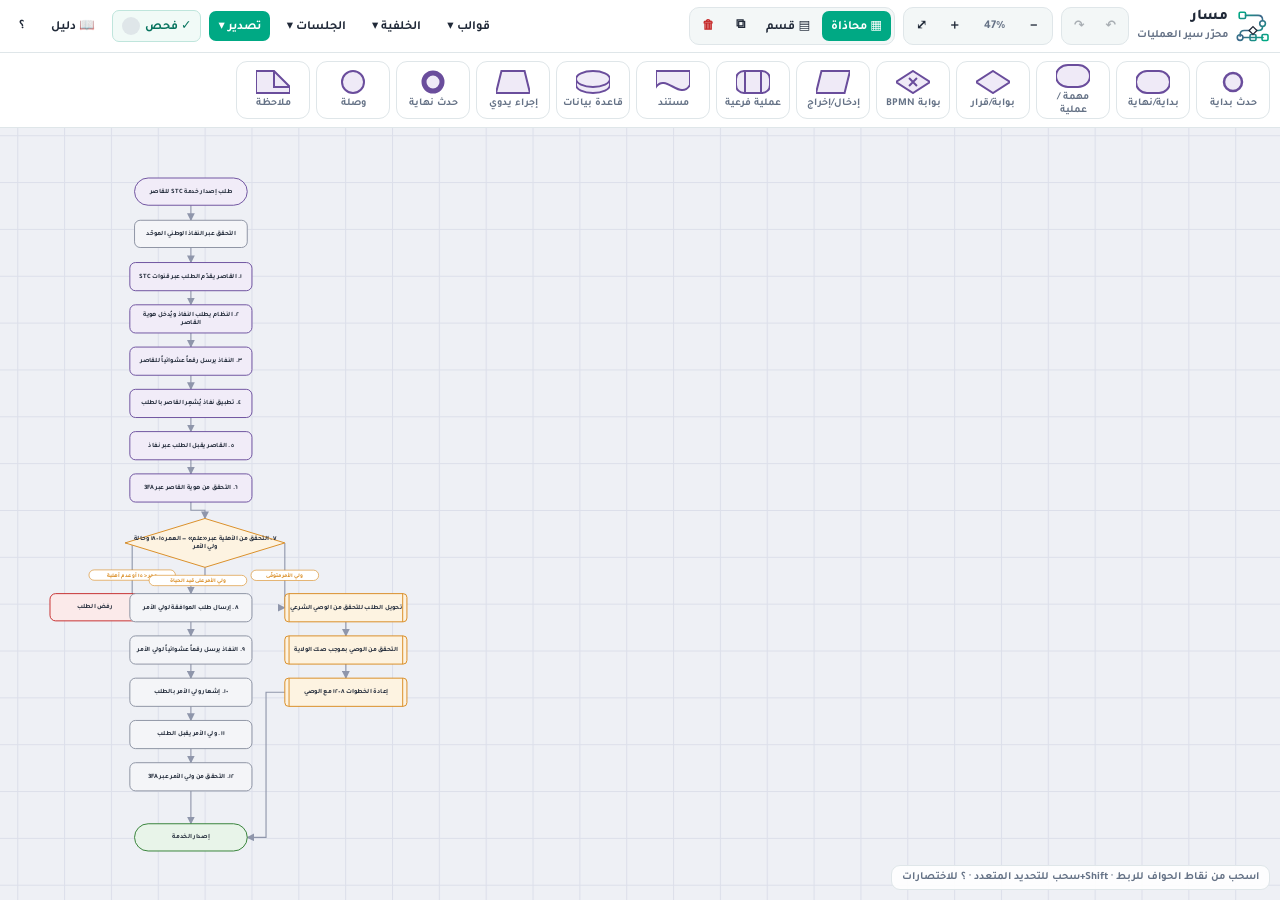
==== index.html @ 2f8a45fb "Publish Masar live editor page" ====
<!doctype html>
<html lang="ar" dir="rtl">
<head>
<meta charset="utf-8">
<meta name="viewport" content="width=device-width, initial-scale=1, maximum-scale=1, user-scalable=no">
<meta name="theme-color" content="#00a984">
<title>مسار · محرّر مخططات سير العمليات</title>
<link rel="icon" href="./brand/masar-symbol.svg" type="image/svg+xml">
<link rel="preconnect" href="https://fonts.googleapis.com">
<link href="https://fonts.googleapis.com/css2?family=Tajawal:wght@400;500;700;800&display=swap" rel="stylesheet">
<link rel="stylesheet" href="./src/styles/app.css">
</head>
<body>
<div id="app">
  <div class="head">
    <div class="brand"><span class="logo">م</span><span>مسار<br><small>محرّر سير العمليات</small></span></div>
    <div class="grp">
      <button class="tb" id="undo" title="تراجع">↶</button>
      <button class="tb" id="redo" title="إعادة">↷</button>
    </div>
    <div class="grp">
      <button class="tb" id="zout">－</button>
      <span class="zoomlbl" id="zlbl">100%</span>
      <button class="tb" id="zin">＋</button>
      <button class="tb" id="zfit" title="ملاءمة">⤢</button>
    </div>
    <div class="grp">
      <button class="tb" id="snap" title="محاذاة للشبكة">▦ محاذاة</button>
      <button class="tb" id="addLane" title="إضافة مسار قسم">▤ قسم</button>
      <button class="tb" id="dup" title="تكرار">⧉</button>
      <button class="tb danger" id="del" title="حذف">🗑</button>
    </div>
    <div class="spacer"></div>
    <div class="menu">
      <button class="tb" id="tplBtn">قوالب ▾</button>
      <div class="pop" id="tplPop">
        <button data-tpl="stc">مخطط STC للقاصر</button>
        <button data-tpl="approval">دورة اعتماد طلب</button>
        <button data-tpl="onboarding">توظيف موظف جديد</button>
        <div class="hr"></div>
        <button data-tpl="blank">▢ لوحة فارغة</button>
      </div>
    </div>
    <div class="menu">
      <button class="tb" id="bgBtn">الخلفية ▾</button>
      <div class="pop" id="bgPop" style="min-width:210px">
        <div style="font-size:11px;font-weight:800;color:var(--sub);padding:4px 8px">اللون</div>
        <div class="swatches" id="bgColors" style="padding:2px 8px 8px"></div>
        <div class="hr"></div>
        <div style="font-size:11px;font-weight:800;color:var(--sub);padding:4px 8px">النمط</div>
        <div class="row" id="bgPatterns" style="padding:2px 8px 6px;flex-wrap:wrap;gap:5px"></div>
      </div>
    </div>
    <div class="menu">
      <button class="tb" id="sesBtn">الجلسات ▾</button>
      <div class="pop" id="sesPop" style="min-width:220px">
        <button id="sesNew">＋ حفظ كجلسة جديدة…</button>
        <button id="sesSave">💾 حفظ الجلسة الحالية</button>
        <div class="hr"></div>
        <div id="sesList" style="max-height:230px;overflow:auto"></div>
      </div>
    </div>
    <div class="menu">
      <button class="tb solid" id="expBtn">تصدير ▾</button>
      <div class="pop" id="expPop">
        <button id="exPng">⬇︎ صورة PNG</button>
        <button id="exSvg">⬇︎ متجه SVG</button>
        <button id="exJson">⬇︎ ملف مشروع JSON</button>
        <button id="exReport">📋 تقرير حوكمة (سمات/RACI)</button>
        <div class="hr"></div>
        <button id="imJson">⬆︎ فتح مشروع JSON</button>
        <button id="restore">↺ استعادة آخر حفظ</button>
      </div>
    </div>
    <button class="tb validate-btn" id="validateBtn" title="فحص سلامة المخطط">✓ فحص <span id="validationBadge"></span></button>
    <button class="tb" id="guideBtn" title="الدليل الشامل">📖 دليل</button>
    <button class="tb" id="help" title="اختصارات">؟</button>
  </div>

  <div class="strip" id="strip"></div>

  <div class="stage" id="stage">
    <svg id="svg" xmlns="http://www.w3.org/2000/svg">
      <defs>
        <marker id="arw" viewBox="0 0 10 10" refX="9" refY="5" markerWidth="7" markerHeight="7" orient="auto-start-reverse">
          <path d="M0,0 L10,5 L0,10 z" fill="context-stroke"></path>
        </marker>
        <pattern id="grid" width="22" height="22" patternUnits="userSpaceOnUse">
          <path d="M22,0 L0,0 0,22" fill="none" stroke="var(--grid)" stroke-width="1"></path>
        </pattern>
        <pattern id="dots" width="22" height="22" patternUnits="userSpaceOnUse">
          <circle cx="2" cy="2" r="1.4" fill="var(--grid)"></circle>
        </pattern>
        <pattern id="lines" width="24" height="24" patternUnits="userSpaceOnUse">
          <path d="M0,24 H24" fill="none" stroke="var(--grid)" stroke-width="1"></path>
        </pattern>
      </defs>
      <rect id="bgfill" x="-5000" y="-5000" width="10000" height="10000" fill="#eef0f5"></rect>
      <rect id="bg" x="-5000" y="-5000" width="10000" height="10000" fill="url(#grid)"></rect>
      <g id="vp">
        <g id="lanes"></g>
        <g id="edges"></g>
        <g id="nodes"></g>
        <g id="overlay"></g>
      </g>
    </svg>
    <div class="inspector" id="inspector"></div>
    <div class="status" id="status">جاهز</div>
  </div>
</div>

<div class="toast" id="toast"></div>
<div class="overlay" id="overlay">
  <div class="modal">
    <h3>اختصارات لوحة المفاتيح</h3>
    <div class="k"><span>تحديد متعدد</span><b>Shift + نقر</b></div>
    <div class="k"><span>حذف</span><b>Delete</b></div>
    <div class="k"><span>تكرار</span><b>Ctrl + D</b></div>
    <div class="k"><span>نسخ / لصق</span><b>Ctrl + C / V</b></div>
    <div class="k"><span>تراجع / إعادة</span><b>Ctrl + Z / Y</b></div>
    <div class="k"><span>تكبير / تصغير</span><b>عجلة الماوس</b></div>
    <div class="k"><span>تحريك اللوحة</span><b>سحب الخلفية</b></div>
    <div class="k"><span>ربط عنصرين</span><b>اسحب من نقطة الارتساء</b></div>
    <div class="k"><span>تعديل النص</span><b>نقر مزدوج</b></div>
    <button class="close" onclick="document.getElementById('overlay').classList.remove('show')">تمام</button>
  </div>
</div>
<input type="file" id="fileIn" accept="application/json" hidden>

<div class="goverlay" id="guide">
  <div class="gwrap">
    <button class="gclose" id="gClose" title="إغلاق">✕</button>
    <div id="gBody"></div>
  </div>
</div>

<div class="goverlay" id="validationPanel">
  <div class="gwrap validation-wrap">
    <button class="gclose" id="validationClose" title="إغلاق">✕</button>
    <div id="validationBody"></div>
  </div>
</div>

<script src="./src/js/05-project-core.js"></script>
<script src="./src/js/06-governance-core.js"></script>
<script src="./src/js/00-foundation.js"></script>
<script src="./src/js/10-editor.js"></script>
<script src="./src/js/20-inspector.js"></script>
<script src="./src/js/30-persistence.js"></script>
<script src="./src/js/40-ui.js"></script>
<script src="./src/js/50-validation-ui.js"></script>
</body>
</html>
---- src/styles/app.css ----
:root{
  --ink:#202938; --sub:#657286; --acc:#00a984; --acc2:#3f668a;
  --bg:#eef3f4; --panel:#ffffff; --brd:#dfe6e9; --grid:#d7e0e3;
  --hi:#00a984; --ok:#2e7d32; --warn:#c62828;
}
*{box-sizing:border-box;-webkit-tap-highlight-color:transparent}
html,body{margin:0;height:100%;font-family:Tajawal,system-ui,sans-serif;color:var(--ink);background:var(--bg);overflow:hidden}
#app{display:flex;flex-direction:column;height:100%}
button{font-family:inherit}

/* header */
.head{display:flex;align-items:center;gap:8px;background:var(--panel);border-bottom:1px solid var(--brd);padding:7px 10px;z-index:40;flex-wrap:wrap}
.brand{display:flex;align-items:center;gap:8px;font-weight:800;font-size:15px;color:var(--ink)}
.brand .logo{width:34px;height:34px;display:flex;align-items:center;justify-content:center;background:url('../../brand/masar-symbol.svg') center/contain no-repeat;font-size:0;color:transparent}
.brand small{color:var(--sub);font-weight:600;font-size:11px}
.grp{display:flex;align-items:center;gap:3px;background:#f3f7f7;border:1px solid var(--brd);border-radius:10px;padding:3px}
.tb{border:none;background:transparent;color:var(--ink);font-weight:700;font-size:12.5px;padding:6px 9px;border-radius:7px;cursor:pointer;display:inline-flex;align-items:center;gap:5px;white-space:nowrap}
.tb:hover{background:#e7f3f0}
.tb:active{transform:translateY(1px)}
.tb.on{background:var(--acc);color:#fff}
.tb[disabled]{opacity:.35;cursor:default}
.tb.solid{background:var(--acc);color:#fff}
.tb.solid:hover{background:#008a6c}
.tb.danger{color:var(--warn)}
.spacer{flex:1}
.zoomlbl{font-size:12px;font-weight:700;color:var(--sub);min-width:42px;text-align:center}
.menu{position:relative}
.pop{position:absolute;top:110%;inset-inline-end:0;background:#fff;border:1px solid var(--brd);border-radius:12px;box-shadow:0 12px 30px rgba(20,24,36,.16);padding:6px;display:none;flex-direction:column;min-width:170px;z-index:60}
.pop.show{display:flex}
.pop button{border:none;background:transparent;text-align:start;font-weight:700;font-size:13px;padding:9px 11px;border-radius:8px;cursor:pointer;color:var(--ink);display:flex;gap:8px;align-items:center}
.pop button:hover{background:#eef8f5}
.pop .hr{height:1px;background:var(--brd);margin:4px 6px}

/* shape strip */
.strip{display:flex;gap:6px;overflow-x:auto;background:var(--panel);border-bottom:1px solid var(--brd);padding:8px 10px;z-index:30;scrollbar-width:thin}
.strip::-webkit-scrollbar{height:6px}
.shape-chip{flex:0 0 auto;width:74px;height:58px;border:1px solid var(--brd);border-radius:11px;background:#fff;cursor:pointer;display:flex;flex-direction:column;align-items:center;justify-content:center;gap:3px;transition:.12s}
.shape-chip:hover{border-color:var(--acc);box-shadow:0 3px 10px rgba(0,169,132,.12)}
.shape-chip:active{transform:translateY(1px)}
.shape-chip svg{width:34px;height:24px}
.shape-chip span{font-size:10.5px;font-weight:700;color:var(--sub)}

/* stage */
.stage{flex:1;position:relative;overflow:hidden;background:var(--bg);touch-action:none}
#svg{position:absolute;inset:0;width:100%;height:100%;display:block}
.node .shp{stroke-width:2;transition:filter .1s}
.node .lbl{width:100%;height:100%;display:flex;align-items:center;justify-content:center;text-align:center;padding:5px 9px;font-weight:600;font-size:14px;line-height:1.32;color:var(--ink);overflow:hidden;direction:rtl;word-break:break-word}
.node.sel .shp{filter:drop-shadow(0 0 0 rgba(0,0,0,0));}
.selbox{fill:none;stroke:var(--hi);stroke-width:1.6;stroke-dasharray:5 4}
.handle{fill:#fff;stroke:var(--hi);stroke-width:2;cursor:nwse-resize}
.anchor{fill:#fff;stroke:var(--acc);stroke-width:2;cursor:crosshair;opacity:0;transition:opacity .1s}
.node:hover .anchor,.node.sel .anchor{opacity:1}
.edge{fill:none;stroke:#8f96ab;stroke-width:2.4;cursor:pointer;marker-end:url(#arw)}
.edge.sel{stroke:var(--hi);stroke-width:3.2}
.edge-hit{fill:none;stroke:transparent;stroke-width:16;cursor:pointer}
.elabel .box{fill:#fff;stroke-width:1.3}
.elabel text{font-family:Tajawal,sans-serif;font-size:12px;font-weight:700}
.temp-edge{fill:none;stroke:var(--acc);stroke-width:2.4;stroke-dasharray:6 4;pointer-events:none}
.marquee{fill:rgba(0,169,132,.08);stroke:var(--acc);stroke-width:1;stroke-dasharray:4 3}

/* inspector */
.inspector{position:absolute;top:10px;inset-inline-end:10px;width:250px;background:var(--panel);border:1px solid var(--brd);border-radius:14px;box-shadow:0 14px 34px rgba(20,24,36,.14);padding:12px;z-index:25;display:none}
.inspector.show{display:block}
.inspector h4{margin:0 0 10px;font-size:13px;font-weight:800;display:flex;align-items:center;justify-content:space-between}
.inspector h4 button{border:none;background:#edf7f4;border-radius:7px;width:24px;height:24px;cursor:pointer;font-weight:800;color:var(--sub)}
.field{margin-bottom:11px}
.field label{display:block;font-size:11px;font-weight:700;color:var(--sub);margin-bottom:5px}
.swatches{display:flex;gap:6px;flex-wrap:wrap}
.sw{width:26px;height:26px;border-radius:8px;cursor:pointer;border:2px solid #fff;box-shadow:0 0 0 1px var(--brd)}
.sw.sel{box-shadow:0 0 0 2px var(--acc)}
.row{display:flex;gap:6px}
.mini{flex:1;border:1px solid var(--brd);background:#fff;border-radius:8px;padding:7px;font-weight:700;font-size:12px;cursor:pointer}
.mini:hover{border-color:var(--acc)}
.mini.on{background:var(--acc);color:#fff;border-color:var(--acc)}
textarea.tf{width:100%;border:1px solid var(--brd);border-radius:9px;padding:8px;font-family:inherit;font-size:13px;font-weight:600;resize:vertical;min-height:52px;direction:rtl}
textarea.tf:focus{outline:none;border-color:var(--acc)}
.tabs{display:flex;gap:5px;margin-bottom:11px}
.tab{flex:1;border:1px solid var(--brd);background:#fff;border-radius:8px;padding:7px 4px;font-weight:700;font-size:11.5px;cursor:pointer;color:var(--sub)}
.tab.on{background:var(--acc);color:#fff;border-color:var(--acc)}
.attr{margin-bottom:9px}
.attr label{display:block;font-size:11px;font-weight:700;color:var(--sub);margin-bottom:4px}
.attr input,.attr select,.attr textarea{width:100%;border:1px solid var(--brd);border-radius:8px;padding:7px 8px;font-family:inherit;font-size:12.5px;font-weight:600;direction:rtl;background:#fff;color:var(--ink)}
.attr input:focus,.attr select:focus,.attr textarea:focus{outline:none;border-color:var(--acc)}
.two{display:flex;gap:7px}.two>div{flex:1}
.lane{cursor:default}
.lane .strip{cursor:grab}
.lane .ttl{font-family:Tajawal,sans-serif;font-weight:800;font-size:13px;pointer-events:none;user-select:none}

/* status + toast + modal */
.status{position:absolute;bottom:10px;inset-inline-start:10px;background:rgba(255,255,255,.9);border:1px solid var(--brd);border-radius:9px;padding:5px 10px;font-size:11px;font-weight:700;color:var(--sub);z-index:20}
.toast{position:fixed;bottom:18px;left:50%;transform:translateX(-50%);background:#202938;color:#fff;padding:9px 16px;border-radius:10px;font-size:12.5px;font-weight:700;opacity:0;transition:.2s;z-index:100;pointer-events:none}
.toast.show{opacity:.96}
.overlay{position:fixed;inset:0;background:rgba(20,24,36,.4);display:none;align-items:center;justify-content:center;z-index:90}
.overlay.show{display:flex}
.modal{background:#fff;border-radius:16px;padding:20px 22px;max-width:420px;width:90%;box-shadow:0 20px 50px rgba(0,0,0,.3)}
.modal h3{margin:0 0 12px;font-size:16px;font-weight:800;color:var(--acc)}
.modal .k{display:flex;justify-content:space-between;padding:6px 0;border-bottom:1px solid #f0eef4;font-size:13px}
.modal .k b{background:#edf7f4;border-radius:6px;padding:2px 8px;font-family:monospace;font-weight:700}
.modal .close{margin-top:14px;width:100%;background:var(--acc);color:#fff;border:none;border-radius:10px;padding:10px;font-weight:800;cursor:pointer}
@media(max-width:720px){ .inspector{inset-inline:10px;width:auto;top:auto;bottom:10px} .brand small{display:none} }

/* guide */
.goverlay{position:fixed;inset:0;background:rgba(20,24,36,.55);display:none;z-index:95;overflow:auto;padding:24px 14px}
.goverlay.show{display:block}
.gwrap{max-width:880px;margin:0 auto;background:#fff;border-radius:18px;box-shadow:0 24px 60px rgba(0,0,0,.35);padding:26px 26px 34px;position:relative}
.gclose{position:absolute;top:16px;inset-inline-start:16px;border:none;background:#edf7f4;color:var(--acc);width:34px;height:34px;border-radius:10px;font-weight:800;font-size:15px;cursor:pointer}
.g-hd{border-bottom:3px solid var(--acc);padding-bottom:14px;margin-bottom:8px}
.g-hd .k{color:var(--acc);font-weight:800;font-size:12px;letter-spacing:.5px;margin:0 0 5px}
.g-hd h2{margin:0;font-size:23px;font-weight:800}
.g-hd p{margin:8px 0 0;color:var(--sub);font-size:13.5px;font-weight:500;line-height:1.7}
.g-sec{margin-top:26px}
.g-sec>h3{font-size:16px;font-weight:800;color:var(--acc);margin:0 0 12px;display:flex;align-items:center;gap:9px}
.g-sec>h3 i{width:26px;height:26px;border-radius:8px;background:var(--acc);color:#fff;font-size:13px;font-style:normal;display:inline-flex;align-items:center;justify-content:center}
.g-grid{display:grid;grid-template-columns:repeat(2,1fr);gap:12px}
.g-card{border:1px solid var(--brd);border-radius:12px;padding:12px;display:flex;gap:12px;align-items:flex-start;background:#fdfdff}
.g-illus{flex:0 0 96px;height:64px;background:#f3f8f7;border-radius:9px;display:flex;align-items:center;justify-content:center}
.g-illus svg{max-width:78px;max-height:50px}
.g-card .t{font-weight:800;font-size:13.5px;margin:0 0 2px}
.g-card .bp{font-size:10.5px;font-weight:700;color:var(--acc);background:#edf7f4;border-radius:20px;padding:1px 8px;display:inline-block;margin-bottom:5px}
.g-card .d{font-size:12px;color:var(--sub);font-weight:500;line-height:1.6;margin:0}
.g-steps{counter-reset:s;padding:0;margin:0;list-style:none}
.g-steps li{counter-increment:s;position:relative;padding:8px 40px 8px 0;border-bottom:1px solid #f0eef5;font-size:13px;font-weight:500;line-height:1.65}
.g-steps li:last-child{border-bottom:none}
.g-steps li::before{content:counter(s);position:absolute;inset-inline-start:0;top:8px;width:26px;height:26px;border-radius:50%;background:var(--acc);color:#fff;font-weight:800;font-size:12px;display:flex;align-items:center;justify-content:center}
.g-steps b{color:var(--ink);font-weight:800}
.g-tip{background:#eef7ef;border:1px solid #cfe6d0;border-radius:10px;padding:11px 14px;font-size:12.5px;font-weight:600;color:#245c29;margin-top:10px;line-height:1.7}
.g-kb{display:grid;grid-template-columns:repeat(2,1fr);gap:6px 18px}
.g-kb .r{display:flex;justify-content:space-between;padding:6px 0;border-bottom:1px solid #f0eef5;font-size:12.5px;font-weight:600}
.g-kb b{background:#edf7f4;border-radius:6px;padding:2px 8px;font-family:monospace;font-weight:700;color:var(--acc)}
@media(max-width:640px){ .g-grid,.g-kb{grid-template-columns:1fr} }
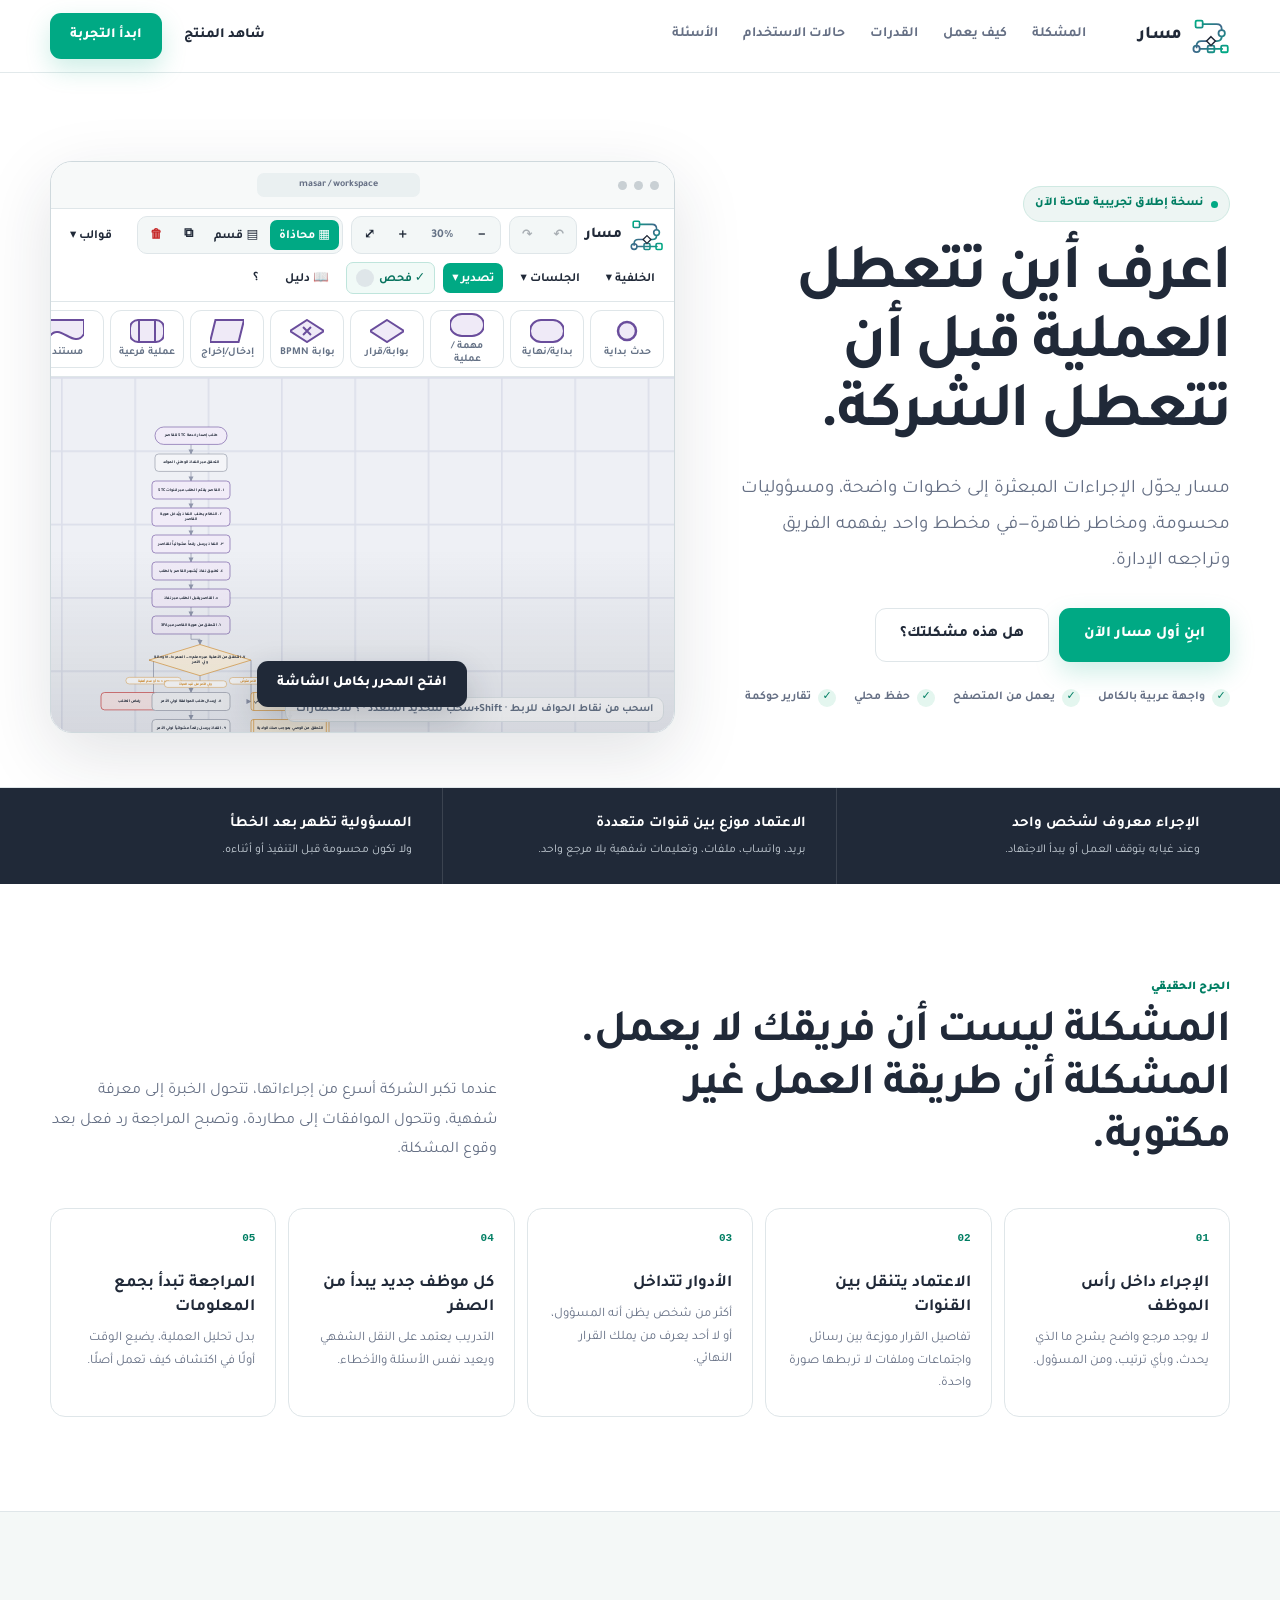
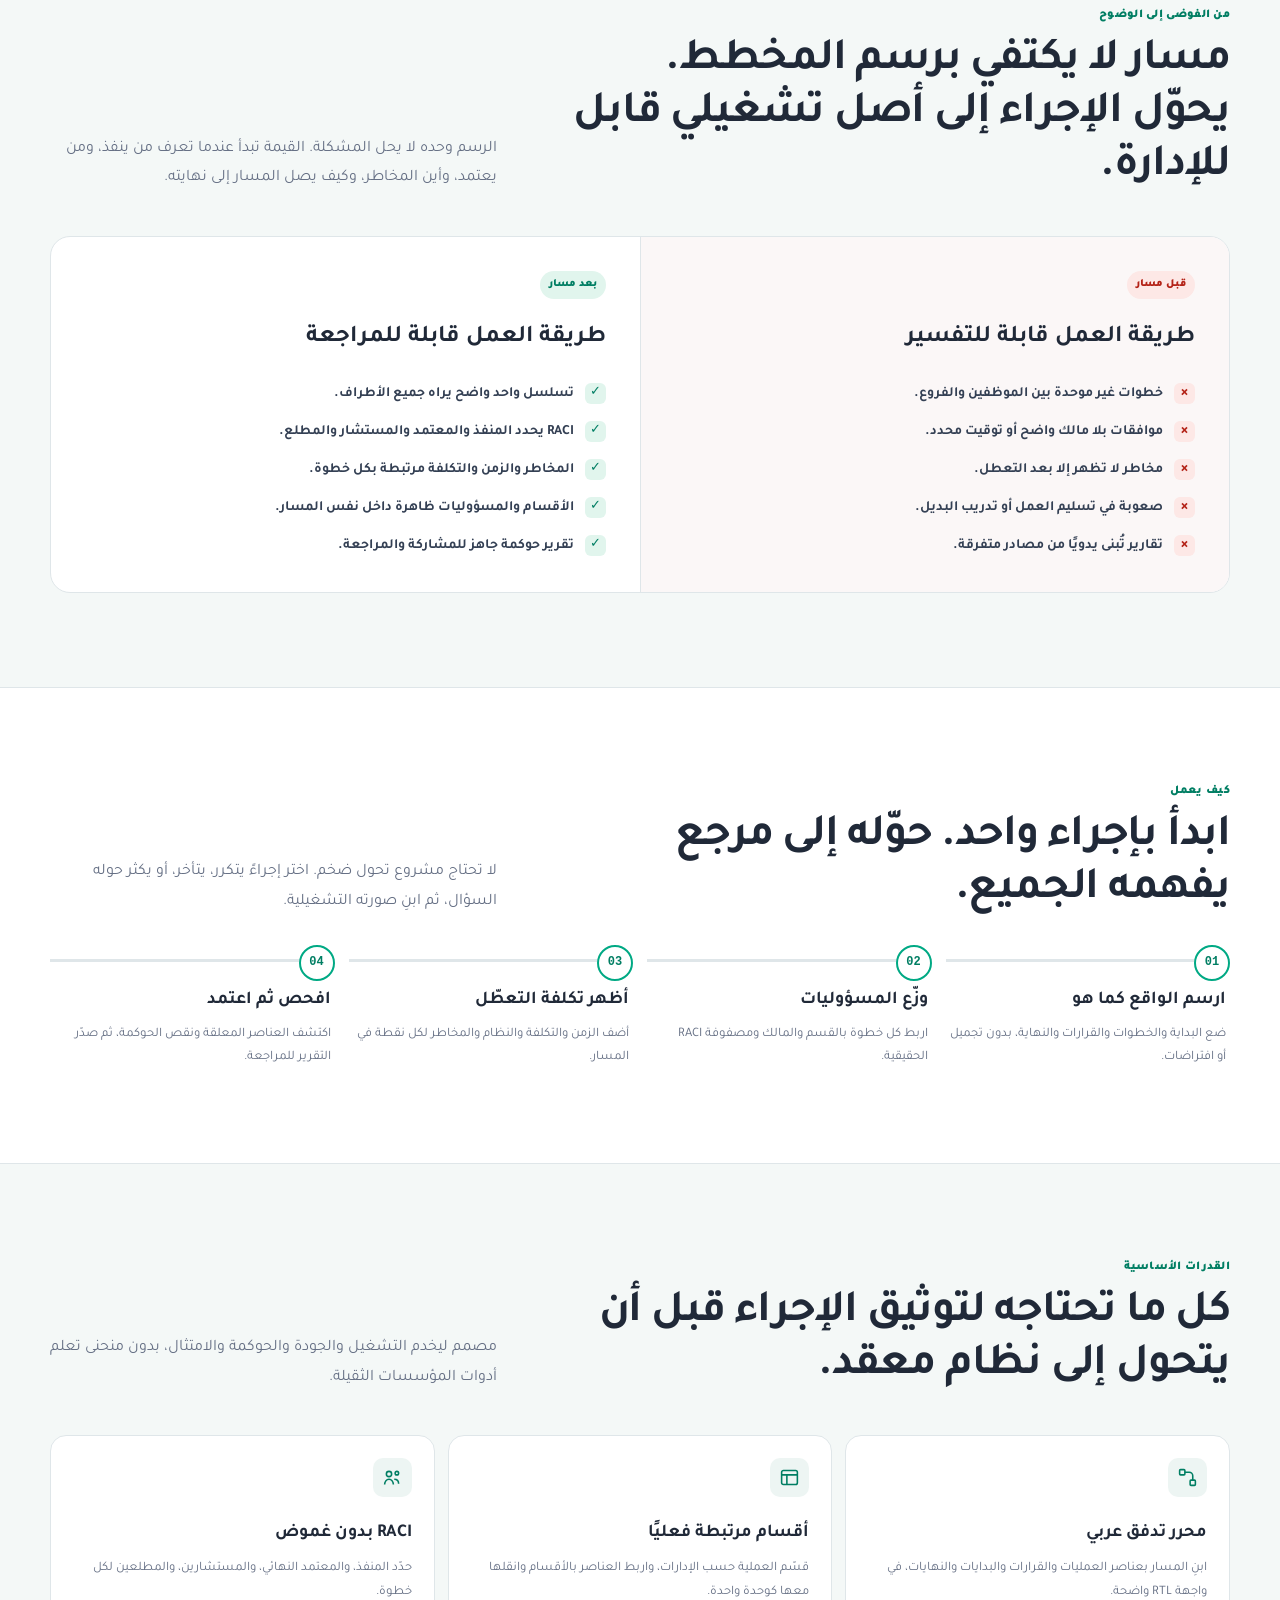
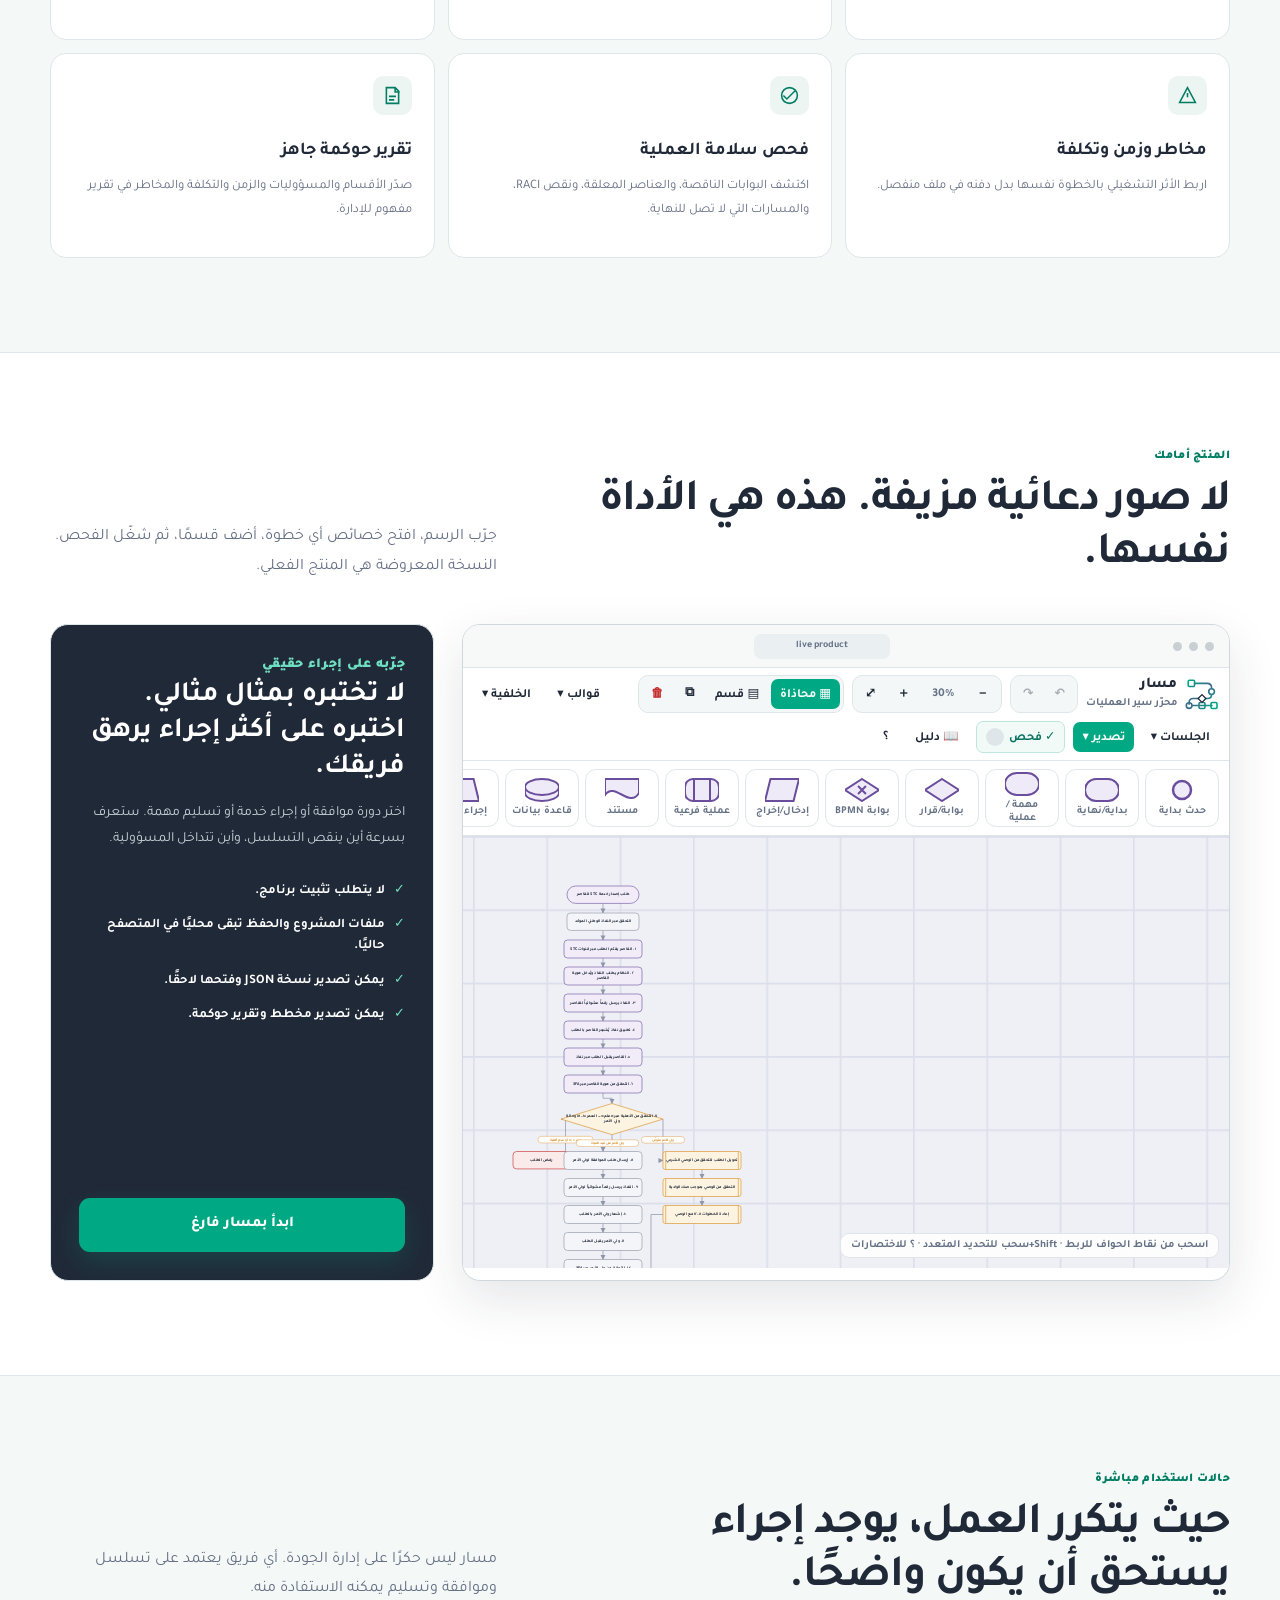
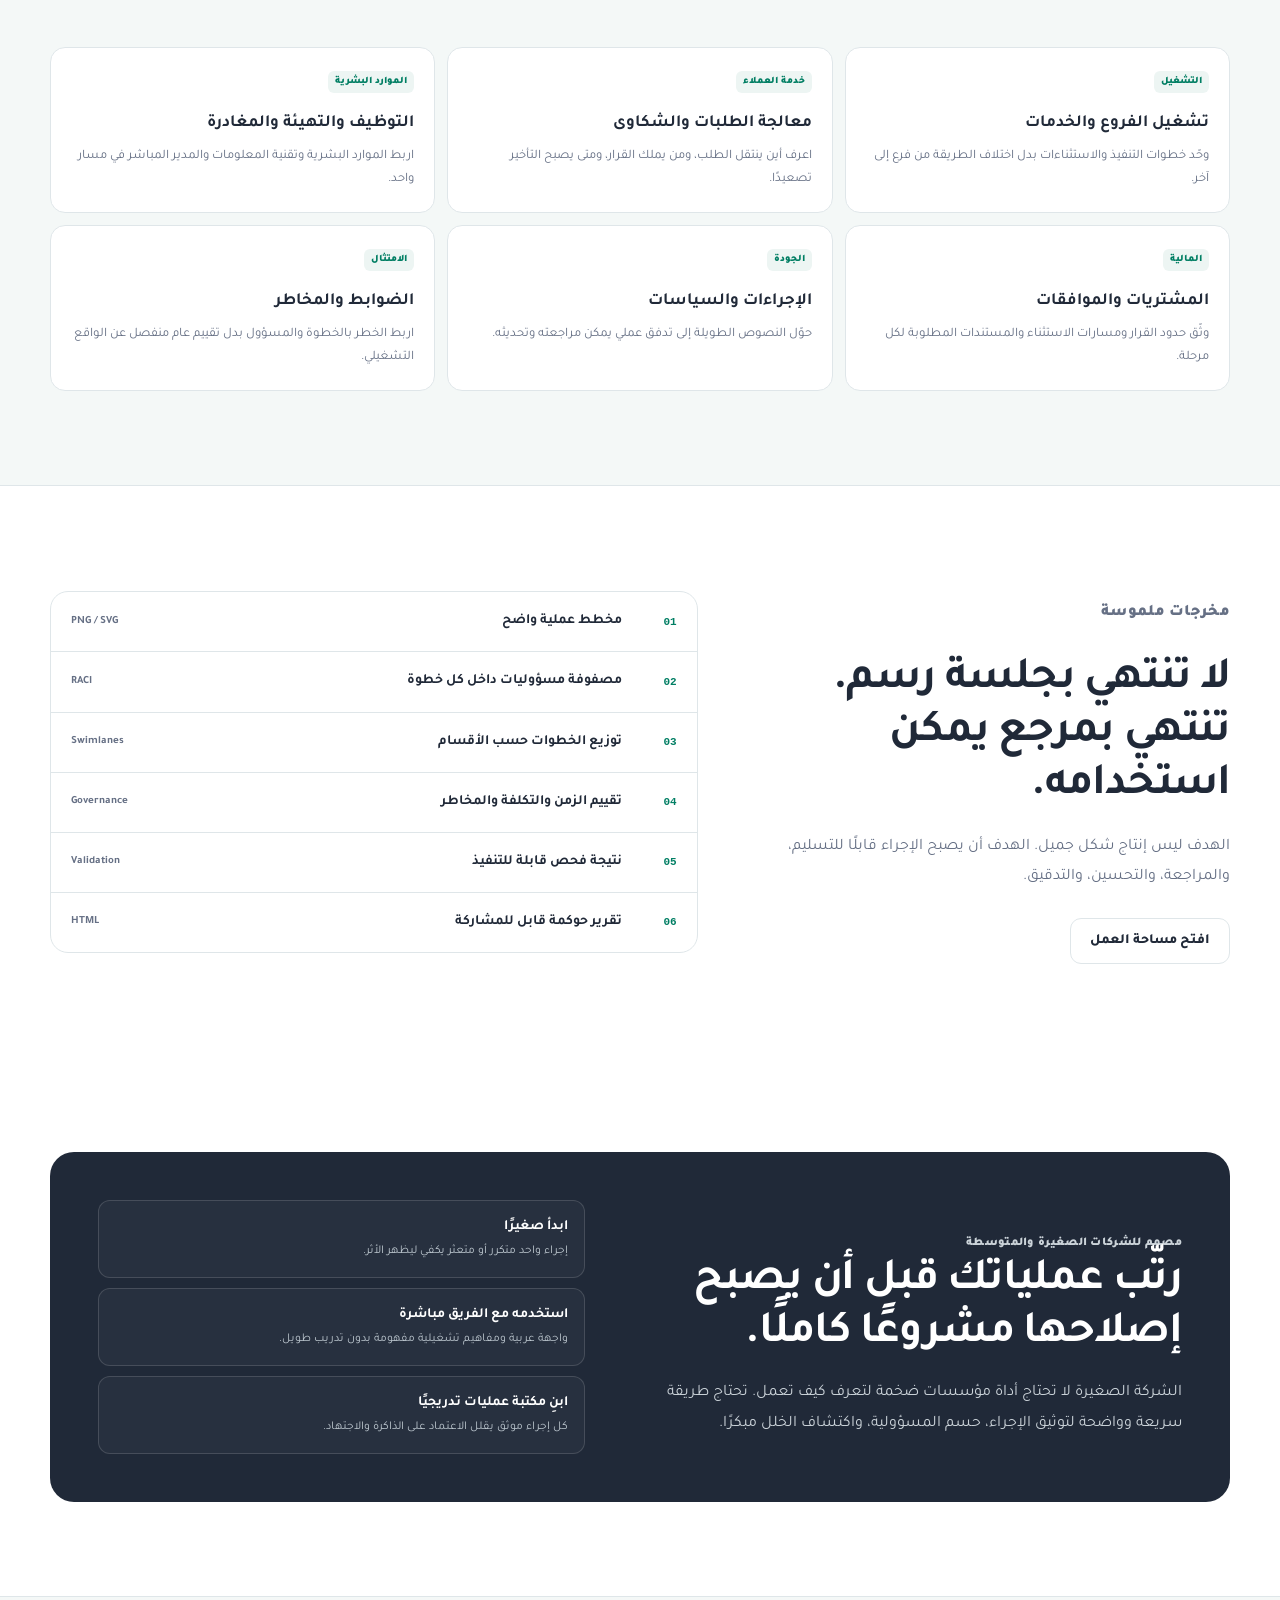
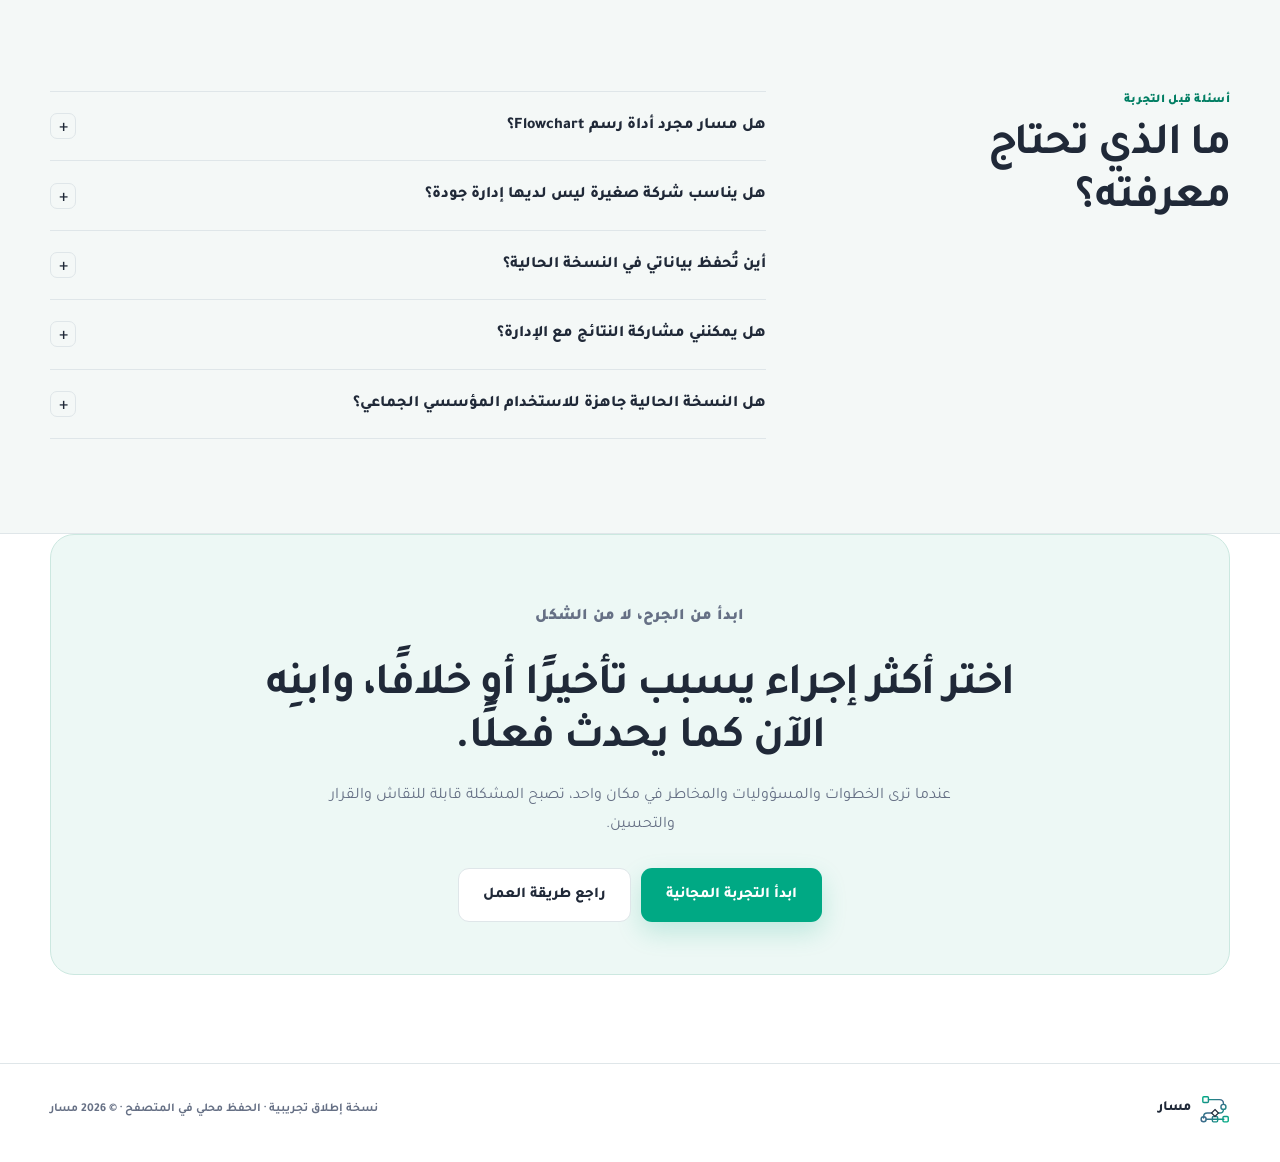
==== commit ed46307b: "Replace the editor homepage with a conversion-focused sales landing page" ====
--- a/index.html
+++ b/index.html
@@ -2,152 +2,315 @@
 <html lang="ar" dir="rtl">
 <head>
 <meta charset="utf-8">
-<meta name="viewport" content="width=device-width, initial-scale=1, maximum-scale=1, user-scalable=no">
+<meta name="viewport" content="width=device-width,initial-scale=1">
 <meta name="theme-color" content="#00a984">
-<title>مسار · محرّر مخططات سير العمليات</title>
+<meta name="description" content="مسار منصة عربية تساعد الشركات الصغيرة والمتوسطة على توثيق الإجراءات، توزيع المسؤوليات، كشف التعثرات، وإنتاج تقارير حوكمة واضحة.">
+<meta name="robots" content="index,follow">
+<meta property="og:type" content="website">
+<meta property="og:locale" content="ar_SA">
+<meta property="og:title" content="مسار — اعرف أين تتعطل العملية قبل أن تتعطل الشركة">
+<meta property="og:description" content="حوّل الإجراءات المبعثرة إلى خطوات واضحة، مسؤوليات محسومة، ومخاطر ظاهرة في مخطط واحد.">
+<meta property="og:url" content="https://mansour-cyber.github.io/Masar-Live/">
+<meta property="og:image" content="https://mansour-cyber.github.io/Masar-Live/brand/masar-symbol.svg">
+<title>مسار | توثيق العمليات والحوكمة للشركات الصغيرة والمتوسطة</title>
+<link rel="canonical" href="https://mansour-cyber.github.io/Masar-Live/">
 <link rel="icon" href="./brand/masar-symbol.svg" type="image/svg+xml">
 <link rel="preconnect" href="https://fonts.googleapis.com">
-<link href="https://fonts.googleapis.com/css2?family=Tajawal:wght@400;500;700;800&display=swap" rel="stylesheet">
-<link rel="stylesheet" href="./src/styles/app.css">
+<link rel="preconnect" href="https://fonts.gstatic.com" crossorigin>
+<link href="https://fonts.googleapis.com/css2?family=Tajawal:wght@400;500;600;700;800&display=swap" rel="stylesheet">
+<link rel="stylesheet" href="./assets/landing.css">
+<script type="application/ld+json">
+{
+  "@context":"https://schema.org",
+  "@type":"SoftwareApplication",
+  "name":"مسار",
+  "applicationCategory":"BusinessApplication",
+  "operatingSystem":"Web",
+  "inLanguage":"ar",
+  "description":"منصة عربية لتوثيق العمليات والإجراءات وربطها بالأقسام والمسؤوليات والمخاطر والتقارير.",
+  "url":"https://mansour-cyber.github.io/Masar-Live/app/"
+}
+</script>
 </head>
 <body>
-<div id="app">
-  <div class="head">
-    <div class="brand"><span class="logo">م</span><span>مسار<br><small>محرّر سير العمليات</small></span></div>
-    <div class="grp">
-      <button class="tb" id="undo" title="تراجع">↶</button>
-      <button class="tb" id="redo" title="إعادة">↷</button>
-    </div>
-    <div class="grp">
-      <button class="tb" id="zout">－</button>
-      <span class="zoomlbl" id="zlbl">100%</span>
-      <button class="tb" id="zin">＋</button>
-      <button class="tb" id="zfit" title="ملاءمة">⤢</button>
-    </div>
-    <div class="grp">
-      <button class="tb" id="snap" title="محاذاة للشبكة">▦ محاذاة</button>
-      <button class="tb" id="addLane" title="إضافة مسار قسم">▤ قسم</button>
-      <button class="tb" id="dup" title="تكرار">⧉</button>
-      <button class="tb danger" id="del" title="حذف">🗑</button>
-    </div>
-    <div class="spacer"></div>
-    <div class="menu">
-      <button class="tb" id="tplBtn">قوالب ▾</button>
-      <div class="pop" id="tplPop">
-        <button data-tpl="stc">مخطط STC للقاصر</button>
-        <button data-tpl="approval">دورة اعتماد طلب</button>
-        <button data-tpl="onboarding">توظيف موظف جديد</button>
-        <div class="hr"></div>
-        <button data-tpl="blank">▢ لوحة فارغة</button>
-      </div>
-    </div>
-    <div class="menu">
-      <button class="tb" id="bgBtn">الخلفية ▾</button>
-      <div class="pop" id="bgPop" style="min-width:210px">
-        <div style="font-size:11px;font-weight:800;color:var(--sub);padding:4px 8px">اللون</div>
-        <div class="swatches" id="bgColors" style="padding:2px 8px 8px"></div>
-        <div class="hr"></div>
-        <div style="font-size:11px;font-weight:800;color:var(--sub);padding:4px 8px">النمط</div>
-        <div class="row" id="bgPatterns" style="padding:2px 8px 6px;flex-wrap:wrap;gap:5px"></div>
-      </div>
-    </div>
-    <div class="menu">
-      <button class="tb" id="sesBtn">الجلسات ▾</button>
-      <div class="pop" id="sesPop" style="min-width:220px">
-        <button id="sesNew">＋ حفظ كجلسة جديدة…</button>
-        <button id="sesSave">💾 حفظ الجلسة الحالية</button>
-        <div class="hr"></div>
-        <div id="sesList" style="max-height:230px;overflow:auto"></div>
-      </div>
-    </div>
-    <div class="menu">
-      <button class="tb solid" id="expBtn">تصدير ▾</button>
-      <div class="pop" id="expPop">
-        <button id="exPng">⬇︎ صورة PNG</button>
-        <button id="exSvg">⬇︎ متجه SVG</button>
-        <button id="exJson">⬇︎ ملف مشروع JSON</button>
-        <button id="exReport">📋 تقرير حوكمة (سمات/RACI)</button>
-        <div class="hr"></div>
-        <button id="imJson">⬆︎ فتح مشروع JSON</button>
-        <button id="restore">↺ استعادة آخر حفظ</button>
-      </div>
-    </div>
-    <button class="tb validate-btn" id="validateBtn" title="فحص سلامة المخطط">✓ فحص <span id="validationBadge"></span></button>
-    <button class="tb" id="guideBtn" title="الدليل الشامل">📖 دليل</button>
-    <button class="tb" id="help" title="اختصارات">؟</button>
+<a class="skip-link" href="#main">تجاوز إلى المحتوى</a>
+
+<header class="site-header">
+  <div class="container nav">
+    <a class="wordmark" href="./" aria-label="مسار، الصفحة الرئيسية">
+      <img src="./brand/masar-symbol.svg" alt="">
+      <span>مسار</span>
+    </a>
+
+    <nav class="nav-links" data-nav-links aria-label="التنقل الرئيسي">
+      <a href="#problem">المشكلة</a>
+      <a href="#how">كيف يعمل</a>
+      <a href="#capabilities">القدرات</a>
+      <a href="#uses">حالات الاستخدام</a>
+      <a href="#faq">الأسئلة</a>
+    </nav>
+
+    <div class="nav-actions">
+      <a class="btn btn-quiet" href="#product">شاهد المنتج</a>
+      <a class="btn btn-primary" href="./app/">ابدأ التجربة</a>
+      <button class="menu-toggle" type="button" aria-label="فتح القائمة" aria-expanded="false" data-menu-toggle>☰</button>
+    </div>
   </div>
-
-  <div class="strip" id="strip"></div>
-
-  <div class="stage" id="stage">
-    <svg id="svg" xmlns="http://www.w3.org/2000/svg">
-      <defs>
-        <marker id="arw" viewBox="0 0 10 10" refX="9" refY="5" markerWidth="7" markerHeight="7" orient="auto-start-reverse">
-          <path d="M0,0 L10,5 L0,10 z" fill="context-stroke"></path>
-        </marker>
-        <pattern id="grid" width="22" height="22" patternUnits="userSpaceOnUse">
-          <path d="M22,0 L0,0 0,22" fill="none" stroke="var(--grid)" stroke-width="1"></path>
-        </pattern>
-        <pattern id="dots" width="22" height="22" patternUnits="userSpaceOnUse">
-          <circle cx="2" cy="2" r="1.4" fill="var(--grid)"></circle>
-        </pattern>
-        <pattern id="lines" width="24" height="24" patternUnits="userSpaceOnUse">
-          <path d="M0,24 H24" fill="none" stroke="var(--grid)" stroke-width="1"></path>
-        </pattern>
-      </defs>
-      <rect id="bgfill" x="-5000" y="-5000" width="10000" height="10000" fill="#eef0f5"></rect>
-      <rect id="bg" x="-5000" y="-5000" width="10000" height="10000" fill="url(#grid)"></rect>
-      <g id="vp">
-        <g id="lanes"></g>
-        <g id="edges"></g>
-        <g id="nodes"></g>
-        <g id="overlay"></g>
-      </g>
-    </svg>
-    <div class="inspector" id="inspector"></div>
-    <div class="status" id="status">جاهز</div>
+</header>
+
+<main id="main">
+  <section class="hero">
+    <div class="container hero-grid">
+      <div class="hero-copy">
+        <span class="eyebrow">نسخة إطلاق تجريبية متاحة الآن</span>
+        <h1>اعرف أين تتعطل العملية قبل أن تتعطل الشركة.</h1>
+        <p class="lead">مسار يحوّل الإجراءات المبعثرة إلى خطوات واضحة، ومسؤوليات محسومة، ومخاطر ظاهرة—في مخطط واحد يفهمه الفريق وتراجعه الإدارة.</p>
+        <div class="hero-actions">
+          <a class="btn btn-primary btn-lg" href="./app/">ابنِ أول مسار الآن</a>
+          <a class="btn btn-secondary btn-lg" href="#problem">هل هذه مشكلتك؟</a>
+        </div>
+        <div class="proof-row" aria-label="مزايا سريعة">
+          <span>واجهة عربية بالكامل</span>
+          <span>يعمل من المتصفح</span>
+          <span>حفظ محلي</span>
+          <span>تقارير حوكمة</span>
+        </div>
+      </div>
+
+      <div class="product-shell" aria-label="معاينة فعلية لمحرر مسار">
+        <div class="shell-bar">
+          <span class="shell-dot"></span><span class="shell-dot"></span><span class="shell-dot"></span>
+          <span class="shell-url">masar / workspace</span>
+        </div>
+        <iframe src="./app/" title="معاينة محرر مسار" loading="eager" tabindex="-1"></iframe>
+        <div class="preview-overlay"><a class="btn btn-dark" href="./app/">افتح المحرر بكامل الشاشة</a></div>
+      </div>
+    </div>
+  </section>
+
+  <section class="pain-strip" aria-label="مشكلات تشغيلية شائعة">
+    <div class="container pain-items">
+      <div class="pain-item"><strong>الإجراء معروف لشخص واحد</strong><span>وعند غيابه يتوقف العمل أو يبدأ الاجتهاد.</span></div>
+      <div class="pain-item"><strong>الاعتماد موزع بين قنوات متعددة</strong><span>بريد، واتساب، ملفات، وتعليمات شفهية بلا مرجع واحد.</span></div>
+      <div class="pain-item"><strong>المسؤولية تظهر بعد الخطأ</strong><span>ولا تكون محسومة قبل التنفيذ أو أثناءه.</span></div>
+    </div>
+  </section>
+
+  <section class="section" id="problem">
+    <div class="container">
+      <div class="section-head reveal">
+        <div>
+          <p class="kicker">الجرح الحقيقي</p>
+          <h2>المشكلة ليست أن فريقك لا يعمل. المشكلة أن طريقة العمل غير مكتوبة.</h2>
+        </div>
+        <p class="desc">عندما تكبر الشركة أسرع من إجراءاتها، تتحول الخبرة إلى معرفة شفهية، وتتحول الموافقات إلى مطاردة، وتصبح المراجعة رد فعل بعد وقوع المشكلة.</p>
+      </div>
+
+      <div class="wound-grid">
+        <article class="wound-card reveal"><div class="wound-num">01</div><h3>الإجراء داخل رأس الموظف</h3><p>لا يوجد مرجع واضح يشرح ما الذي يحدث، وبأي ترتيب، ومن المسؤول.</p></article>
+        <article class="wound-card reveal"><div class="wound-num">02</div><h3>الاعتماد يتنقل بين القنوات</h3><p>تفاصيل القرار موزعة بين رسائل واجتماعات وملفات لا تربطها صورة واحدة.</p></article>
+        <article class="wound-card reveal"><div class="wound-num">03</div><h3>الأدوار تتداخل</h3><p>أكثر من شخص يظن أنه المسؤول، أو لا أحد يعرف من يملك القرار النهائي.</p></article>
+        <article class="wound-card reveal"><div class="wound-num">04</div><h3>كل موظف جديد يبدأ من الصفر</h3><p>التدريب يعتمد على النقل الشفهي ويعيد نفس الأسئلة والأخطاء.</p></article>
+        <article class="wound-card reveal"><div class="wound-num">05</div><h3>المراجعة تبدأ بجمع المعلومات</h3><p>بدل تحليل العملية، يضيع الوقت أولًا في اكتشاف كيف تعمل أصلًا.</p></article>
+      </div>
+    </div>
+  </section>
+
+  <section class="section section-soft">
+    <div class="container">
+      <div class="section-head reveal">
+        <div>
+          <p class="kicker">من الفوضى إلى الوضوح</p>
+          <h2>مسار لا يكتفي برسم المخطط. يحوّل الإجراء إلى أصل تشغيلي قابل للإدارة.</h2>
+        </div>
+        <p class="desc">الرسم وحده لا يحل المشكلة. القيمة تبدأ عندما تعرف من ينفذ، ومن يعتمد، وأين المخاطر، وكيف يصل المسار إلى نهايته.</p>
+      </div>
+
+      <div class="before-after reveal">
+        <div class="compare-col">
+          <span class="compare-label">قبل مسار</span>
+          <h3>طريقة العمل قابلة للتفسير</h3>
+          <ul class="clean-list">
+            <li>خطوات غير موحدة بين الموظفين والفروع.</li>
+            <li>موافقات بلا مالك واضح أو توقيت محدد.</li>
+            <li>مخاطر لا تظهر إلا بعد التعطل.</li>
+            <li>صعوبة في تسليم العمل أو تدريب البديل.</li>
+            <li>تقارير تُبنى يدويًا من مصادر متفرقة.</li>
+          </ul>
+        </div>
+        <div class="compare-col">
+          <span class="compare-label">بعد مسار</span>
+          <h3>طريقة العمل قابلة للمراجعة</h3>
+          <ul class="clean-list">
+            <li>تسلسل واحد واضح يراه جميع الأطراف.</li>
+            <li>RACI يحدد المنفذ والمعتمد والمستشار والمطلع.</li>
+            <li>المخاطر والزمن والتكلفة مرتبطة بكل خطوة.</li>
+            <li>الأقسام والمسؤوليات ظاهرة داخل نفس المسار.</li>
+            <li>تقرير حوكمة جاهز للمشاركة والمراجعة.</li>
+          </ul>
+        </div>
+      </div>
+    </div>
+  </section>
+
+  <section class="section" id="how">
+    <div class="container">
+      <div class="section-head reveal">
+        <div><p class="kicker">كيف يعمل</p><h2>ابدأ بإجراء واحد. حوّله إلى مرجع يفهمه الجميع.</h2></div>
+        <p class="desc">لا تحتاج مشروع تحول ضخم. اختر إجراءً يتكرر، يتأخر، أو يكثر حوله السؤال، ثم ابنِ صورته التشغيلية.</p>
+      </div>
+      <div class="steps">
+        <article class="step reveal" data-step="01"><h3>ارسم الواقع كما هو</h3><p>ضع البداية والخطوات والقرارات والنهاية، بدون تجميل أو افتراضات.</p></article>
+        <article class="step reveal" data-step="02"><h3>وزّع المسؤوليات</h3><p>اربط كل خطوة بالقسم والمالك ومصفوفة RACI الحقيقية.</p></article>
+        <article class="step reveal" data-step="03"><h3>أظهر تكلفة التعطّل</h3><p>أضف الزمن والتكلفة والنظام والمخاطر لكل نقطة في المسار.</p></article>
+        <article class="step reveal" data-step="04"><h3>افحص ثم اعتمد</h3><p>اكتشف العناصر المعلقة ونقص الحوكمة، ثم صدّر التقرير للمراجعة.</p></article>
+      </div>
+    </div>
+  </section>
+
+  <section class="section section-soft" id="capabilities">
+    <div class="container">
+      <div class="section-head reveal">
+        <div><p class="kicker">القدرات الأساسية</p><h2>كل ما تحتاجه لتوثيق الإجراء قبل أن يتحول إلى نظام معقد.</h2></div>
+        <p class="desc">مصمم ليخدم التشغيل والجودة والحوكمة والامتثال، بدون منحنى تعلم أدوات المؤسسات الثقيلة.</p>
+      </div>
+      <div class="capability-grid">
+        <article class="capability reveal"><div class="icon-box"><svg viewBox="0 0 24 24"><rect x="3" y="3" width="6" height="6" rx="1"/><rect x="15" y="15" width="6" height="6" rx="1"/><path d="M9 6h5a4 4 0 0 1 4 4v5"/></svg></div><h3>محرر تدفق عربي</h3><p>ابنِ المسار بعناصر العمليات والقرارات والبدايات والنهايات، في واجهة RTL واضحة.</p></article>
+        <article class="capability reveal"><div class="icon-box"><svg viewBox="0 0 24 24"><rect x="3" y="4" width="18" height="16" rx="2"/><path d="M3 9h18M9 9v11"/></svg></div><h3>أقسام مرتبطة فعليًا</h3><p>قسّم العملية حسب الإدارات، واربط العناصر بالأقسام وانقلها معها كوحدة واحدة.</p></article>
+        <article class="capability reveal"><div class="icon-box"><svg viewBox="0 0 24 24"><circle cx="8" cy="8" r="3"/><circle cx="17" cy="7" r="2"/><path d="M3 20c0-3 2-6 5-6s5 3 5 6M14 14c3 0 5 2 5 5"/></svg></div><h3>RACI بدون غموض</h3><p>حدّد المنفذ، والمعتمد النهائي، والمستشارين، والمطلعين لكل خطوة.</p></article>
+        <article class="capability reveal"><div class="icon-box"><svg viewBox="0 0 24 24"><path d="M12 3 3 20h18L12 3Z"/><path d="M12 9v5M12 17h.01"/></svg></div><h3>مخاطر وزمن وتكلفة</h3><p>اربط الأثر التشغيلي بالخطوة نفسها بدل دفنه في ملف منفصل.</p></article>
+        <article class="capability reveal"><div class="icon-box"><svg viewBox="0 0 24 24"><path d="m5 12 4 4L19 6"/><circle cx="12" cy="12" r="9"/></svg></div><h3>فحص سلامة العملية</h3><p>اكتشف البوابات الناقصة، والعناصر المعلقة، ونقص RACI، والمسارات التي لا تصل للنهاية.</p></article>
+        <article class="capability reveal"><div class="icon-box"><svg viewBox="0 0 24 24"><path d="M5 3h10l4 4v14H5z"/><path d="M15 3v5h5M8 13h8M8 17h6"/></svg></div><h3>تقرير حوكمة جاهز</h3><p>صدّر الأقسام والمسؤوليات والزمن والتكلفة والمخاطر في تقرير مفهوم للإدارة.</p></article>
+      </div>
+    </div>
+  </section>
+
+  <section class="section" id="product">
+    <div class="container">
+      <div class="section-head reveal">
+        <div><p class="kicker">المنتج أمامك</p><h2>لا صور دعائية مزيفة. هذه هي الأداة نفسها.</h2></div>
+        <p class="desc">جرّب الرسم، افتح خصائص أي خطوة، أضف قسمًا، ثم شغّل الفحص. النسخة المعروضة هي المنتج الفعلي.</p>
+      </div>
+      <div class="product-proof reveal">
+        <div class="product-frame">
+          <div class="shell-bar"><span class="shell-dot"></span><span class="shell-dot"></span><span class="shell-dot"></span><span class="shell-url">live product</span></div>
+          <iframe src="./app/" title="تجربة مباشرة لمحرر مسار" loading="lazy"></iframe>
+        </div>
+        <aside class="product-side">
+          <p class="kicker">جرّبه على إجراء حقيقي</p>
+          <h3>لا تختبره بمثال مثالي. اختبره على أكثر إجراء يرهق فريقك.</h3>
+          <p>اختر دورة موافقة أو إجراء خدمة أو تسليم مهمة. ستعرف بسرعة أين ينقص التسلسل، وأين تتداخل المسؤولية.</p>
+          <ul>
+            <li>لا يتطلب تثبيت برنامج.</li>
+            <li>ملفات المشروع والحفظ تبقى محليًا في المتصفح حاليًا.</li>
+            <li>يمكن تصدير نسخة JSON وفتحها لاحقًا.</li>
+            <li>يمكن تصدير مخطط وتقرير حوكمة.</li>
+          </ul>
+          <a class="btn btn-primary btn-lg" href="./app/">ابدأ بمسار فارغ</a>
+        </aside>
+      </div>
+    </div>
+  </section>
+
+  <section class="section section-soft" id="uses">
+    <div class="container">
+      <div class="section-head reveal">
+        <div><p class="kicker">حالات استخدام مباشرة</p><h2>حيث يتكرر العمل، يوجد إجراء يستحق أن يكون واضحًا.</h2></div>
+        <p class="desc">مسار ليس حكرًا على إدارة الجودة. أي فريق يعتمد على تسلسل وموافقة وتسليم يمكنه الاستفادة منه.</p>
+      </div>
+      <div class="use-grid">
+        <article class="use-card reveal"><span class="tag">التشغيل</span><h3>تشغيل الفروع والخدمات</h3><p>وحّد خطوات التنفيذ والاستثناءات بدل اختلاف الطريقة من فرع إلى آخر.</p></article>
+        <article class="use-card reveal"><span class="tag">خدمة العملاء</span><h3>معالجة الطلبات والشكاوى</h3><p>اعرف أين ينتقل الطلب، ومن يملك القرار، ومتى يصبح التأخير تصعيدًا.</p></article>
+        <article class="use-card reveal"><span class="tag">الموارد البشرية</span><h3>التوظيف والتهيئة والمغادرة</h3><p>اربط الموارد البشرية وتقنية المعلومات والمدير المباشر في مسار واحد.</p></article>
+        <article class="use-card reveal"><span class="tag">المالية</span><h3>المشتريات والموافقات</h3><p>وثّق حدود القرار ومسارات الاستثناء والمستندات المطلوبة لكل مرحلة.</p></article>
+        <article class="use-card reveal"><span class="tag">الجودة</span><h3>الإجراءات والسياسات</h3><p>حوّل النصوص الطويلة إلى تدفق عملي يمكن مراجعته وتحديثه.</p></article>
+        <article class="use-card reveal"><span class="tag">الامتثال</span><h3>الضوابط والمخاطر</h3><p>اربط الخطر بالخطوة والمسؤول بدل تقييم عام منفصل عن الواقع التشغيلي.</p></article>
+      </div>
+    </div>
+  </section>
+
+  <section class="section">
+    <div class="container output-wrap">
+      <div class="output-copy reveal">
+        <p class="kicker">مخرجات ملموسة</p>
+        <h2>لا تنتهي بجلسة رسم. تنتهي بمرجع يمكن استخدامه.</h2>
+        <p>الهدف ليس إنتاج شكل جميل. الهدف أن يصبح الإجراء قابلًا للتسليم، والمراجعة، والتحسين، والتدقيق.</p>
+        <a class="btn btn-secondary" href="./app/">افتح مساحة العمل</a>
+      </div>
+      <div class="output-list reveal">
+        <div class="output-row"><span class="index">01</span><strong>مخطط عملية واضح</strong><span>PNG / SVG</span></div>
+        <div class="output-row"><span class="index">02</span><strong>مصفوفة مسؤوليات داخل كل خطوة</strong><span>RACI</span></div>
+        <div class="output-row"><span class="index">03</span><strong>توزيع الخطوات حسب الأقسام</strong><span>Swimlanes</span></div>
+        <div class="output-row"><span class="index">04</span><strong>تقييم الزمن والتكلفة والمخاطر</strong><span>Governance</span></div>
+        <div class="output-row"><span class="index">05</span><strong>نتيجة فحص قابلة للتنفيذ</strong><span>Validation</span></div>
+        <div class="output-row"><span class="index">06</span><strong>تقرير حوكمة قابل للمشاركة</strong><span>HTML</span></div>
+      </div>
+    </div>
+  </section>
+
+  <section class="section">
+    <div class="container sme-panel reveal">
+      <div>
+        <p class="kicker">مصمم للشركات الصغيرة والمتوسطة</p>
+        <h2>رتّب عملياتك قبل أن يصبح إصلاحها مشروعًا كاملًا.</h2>
+        <p>الشركة الصغيرة لا تحتاج أداة مؤسسات ضخمة لتعرف كيف تعمل. تحتاج طريقة سريعة وواضحة لتوثيق الإجراء، حسم المسؤولية، واكتشاف الخلل مبكرًا.</p>
+      </div>
+      <div class="sme-points">
+        <div class="sme-point"><strong>ابدأ صغيرًا</strong><span>إجراء واحد متكرر أو متعثر يكفي ليظهر الأثر.</span></div>
+        <div class="sme-point"><strong>استخدمه مع الفريق مباشرة</strong><span>واجهة عربية ومفاهيم تشغيلية مفهومة بدون تدريب طويل.</span></div>
+        <div class="sme-point"><strong>ابنِ مكتبة عمليات تدريجيًا</strong><span>كل إجراء موثق يقلل الاعتماد على الذاكرة والاجتهاد.</span></div>
+      </div>
+    </div>
+  </section>
+
+  <section class="section section-soft" id="faq">
+    <div class="container faq">
+      <div class="reveal"><p class="kicker">أسئلة قبل التجربة</p><h2>ما الذي تحتاج معرفته؟</h2></div>
+      <div class="faq-list reveal">
+        <div class="faq-item">
+          <button class="faq-question" type="button" aria-expanded="false"><span>هل مسار مجرد أداة رسم Flowchart؟</span><span>+</span></button>
+          <div class="faq-answer">لا. الرسم هو الواجهة البصرية، لكن القيمة الأساسية هي ربط كل خطوة بالقسم والمالك وRACI والنظام والزمن والتكلفة والمخاطر، ثم فحص المسار وتصدير تقرير الحوكمة.</div>
+        </div>
+        <div class="faq-item">
+          <button class="faq-question" type="button" aria-expanded="false"><span>هل يناسب شركة صغيرة ليس لديها إدارة جودة؟</span><span>+</span></button>
+          <div class="faq-answer">نعم. يمكن أن يبدأ به مدير التشغيل أو الموارد البشرية أو خدمة العملاء لتوثيق إجراء واحد يتكرر أو يتعطل، بدون بناء برنامج حوكمة كامل من اليوم الأول.</div>
+        </div>
+        <div class="faq-item">
+          <button class="faq-question" type="button" aria-expanded="false"><span>أين تُحفظ بياناتي في النسخة الحالية؟</span><span>+</span></button>
+          <div class="faq-answer">الحفظ والجلسات تعمل محليًا داخل متصفحك في النسخة الحالية. يمكنك أيضًا تصدير ملف JSON كنسخة احتياطية وفتحه لاحقًا.</div>
+        </div>
+        <div class="faq-item">
+          <button class="faq-question" type="button" aria-expanded="false"><span>هل يمكنني مشاركة النتائج مع الإدارة؟</span><span>+</span></button>
+          <div class="faq-answer">نعم. يمكنك تصدير المخطط بصيغ PNG وSVG، وتصدير تقرير حوكمة يعرض الأقسام والمسؤوليات والزمن والتكلفة والمخاطر.</div>
+        </div>
+        <div class="faq-item">
+          <button class="faq-question" type="button" aria-expanded="false"><span>هل النسخة الحالية جاهزة للاستخدام المؤسسي الجماعي؟</span><span>+</span></button>
+          <div class="faq-answer">النسخة الحالية Local-first ومناسبة للتجربة وبناء العمليات وتصديرها. إدارة المستخدمين والتعاون السحابي والاعتمادات المؤسسية تأتي ضمن مراحل المنتج اللاحقة.</div>
+        </div>
+      </div>
+    </div>
+  </section>
+
+  <section class="final-cta">
+    <div class="container cta-box reveal">
+      <p class="kicker">ابدأ من الجرح، لا من الشكل</p>
+      <h2>اختر أكثر إجراء يسبب تأخيرًا أو خلافًا، وابنِه الآن كما يحدث فعلًا.</h2>
+      <p>عندما ترى الخطوات والمسؤوليات والمخاطر في مكان واحد، تصبح المشكلة قابلة للنقاش والقرار والتحسين.</p>
+      <div class="cta-actions">
+        <a class="btn btn-primary btn-lg" href="./app/">ابدأ التجربة المجانية</a>
+        <a class="btn btn-secondary btn-lg" href="#how">راجع طريقة العمل</a>
+      </div>
+    </div>
+  </section>
+</main>
+
+<footer class="site-footer">
+  <div class="container footer-grid">
+    <a class="footer-brand" href="./"><img src="./brand/masar-symbol.svg" alt=""><span>مسار</span></a>
+    <div class="footer-note">نسخة إطلاق تجريبية · الحفظ محلي في المتصفح · © <span data-year></span> مسار</div>
   </div>
-</div>
-
-<div class="toast" id="toast"></div>
-<div class="overlay" id="overlay">
-  <div class="modal">
-    <h3>اختصارات لوحة المفاتيح</h3>
-    <div class="k"><span>تحديد متعدد</span><b>Shift + نقر</b></div>
-    <div class="k"><span>حذف</span><b>Delete</b></div>
-    <div class="k"><span>تكرار</span><b>Ctrl + D</b></div>
-    <div class="k"><span>نسخ / لصق</span><b>Ctrl + C / V</b></div>
-    <div class="k"><span>تراجع / إعادة</span><b>Ctrl + Z / Y</b></div>
-    <div class="k"><span>تكبير / تصغير</span><b>عجلة الماوس</b></div>
-    <div class="k"><span>تحريك اللوحة</span><b>سحب الخلفية</b></div>
-    <div class="k"><span>ربط عنصرين</span><b>اسحب من نقطة الارتساء</b></div>
-    <div class="k"><span>تعديل النص</span><b>نقر مزدوج</b></div>
-    <button class="close" onclick="document.getElementById('overlay').classList.remove('show')">تمام</button>
-  </div>
-</div>
-<input type="file" id="fileIn" accept="application/json" hidden>
-
-<div class="goverlay" id="guide">
-  <div class="gwrap">
-    <button class="gclose" id="gClose" title="إغلاق">✕</button>
-    <div id="gBody"></div>
-  </div>
-</div>
-
-<div class="goverlay" id="validationPanel">
-  <div class="gwrap validation-wrap">
-    <button class="gclose" id="validationClose" title="إغلاق">✕</button>
-    <div id="validationBody"></div>
-  </div>
-</div>
-
-<script src="./src/js/05-project-core.js"></script>
-<script src="./src/js/06-governance-core.js"></script>
-<script src="./src/js/00-foundation.js"></script>
-<script src="./src/js/10-editor.js"></script>
-<script src="./src/js/20-inspector.js"></script>
-<script src="./src/js/30-persistence.js"></script>
-<script src="./src/js/40-ui.js"></script>
-<script src="./src/js/50-validation-ui.js"></script>
+</footer>
+
+<script src="./assets/landing.js"></script>
 </body>
 </html>
--- a/assets/landing.css
+++ b/assets/landing.css
@@ -0,0 +1,187 @@
+:root{
+  --ink:#202938;
+  --ink-2:#344054;
+  --muted:#667085;
+  --line:#dfe6e9;
+  --soft:#f4f8f7;
+  --soft-2:#edf5f3;
+  --brand:#00a984;
+  --brand-dark:#007e63;
+  --blue:#3f668a;
+  --white:#fff;
+  --danger:#b42318;
+  --shadow:0 22px 70px rgba(32,41,56,.13);
+  --radius:20px;
+  --container:1180px;
+}
+*{box-sizing:border-box}
+html{scroll-behavior:smooth}
+body{margin:0;background:#fff;color:var(--ink);font-family:Tajawal,system-ui,-apple-system,BlinkMacSystemFont,"Segoe UI",sans-serif;line-height:1.65;text-rendering:optimizeLegibility}
+a{color:inherit;text-decoration:none}
+button{font:inherit}
+img,svg{display:block;max-width:100%}
+.container{width:min(var(--container),calc(100% - 40px));margin-inline:auto}
+.skip-link{position:fixed;top:10px;inset-inline-start:10px;background:var(--ink);color:#fff;padding:8px 12px;border-radius:8px;transform:translateY(-140%);z-index:200}
+.skip-link:focus{transform:translateY(0)}
+.site-header{position:sticky;top:0;z-index:100;background:rgba(255,255,255,.94);border-bottom:1px solid rgba(223,230,233,.88);backdrop-filter:blur(14px)}
+.nav{height:72px;display:flex;align-items:center;gap:28px}
+.wordmark{display:flex;align-items:center;gap:10px;font-size:18px;font-weight:800;letter-spacing:-.3px;white-space:nowrap}
+.wordmark img{width:38px;height:38px}
+.nav-links{display:flex;align-items:center;gap:25px;margin-inline-start:24px;color:var(--muted);font-size:14px;font-weight:700}
+.nav-links a{padding:6px 0;border-bottom:2px solid transparent}
+.nav-links a:hover,.nav-links a:focus-visible{color:var(--ink);border-color:var(--brand)}
+.nav-actions{display:flex;align-items:center;gap:9px;margin-inline-start:auto}
+.menu-toggle{display:none;border:1px solid var(--line);background:#fff;border-radius:10px;width:42px;height:42px;color:var(--ink);font-size:21px;cursor:pointer}
+.btn{display:inline-flex;align-items:center;justify-content:center;gap:8px;min-height:46px;padding:0 19px;border-radius:11px;border:1px solid transparent;font-weight:800;font-size:14px;cursor:pointer;transition:transform .15s ease,background .15s ease,border-color .15s ease,box-shadow .15s ease}
+.btn:hover{transform:translateY(-1px)}
+.btn-primary{background:var(--brand);color:#fff;box-shadow:0 10px 26px rgba(0,169,132,.2)}
+.btn-primary:hover{background:var(--brand-dark)}
+.btn-dark{background:var(--ink);color:#fff}
+.btn-dark:hover{background:#111827}
+.btn-secondary{background:#fff;border-color:var(--line);color:var(--ink)}
+.btn-secondary:hover{border-color:#aebbc2;background:#fafcfc}
+.btn-quiet{color:var(--ink);background:transparent;padding-inline:12px}
+.btn-lg{min-height:54px;padding-inline:24px;font-size:15px}
+
+.hero{padding:88px 0 54px;border-bottom:1px solid var(--line);overflow:hidden}
+.hero-grid{display:grid;grid-template-columns:minmax(0,.88fr) minmax(520px,1.12fr);gap:64px;align-items:center}
+.eyebrow{display:inline-flex;align-items:center;gap:8px;background:var(--soft-2);border:1px solid #cfe9e2;color:var(--brand-dark);border-radius:999px;padding:7px 11px;font-size:12px;font-weight:800}
+.eyebrow:before{content:"";width:7px;height:7px;border-radius:50%;background:var(--brand)}
+h1{font-size:clamp(43px,5vw,66px);line-height:1.08;letter-spacing:-2.2px;margin:22px 0 20px;max-width:720px}
+.hero .lead{font-size:19px;line-height:1.9;color:var(--muted);max-width:635px;margin:0}
+.hero-actions{display:flex;align-items:center;gap:10px;margin-top:28px;flex-wrap:wrap}
+.proof-row{display:flex;align-items:center;gap:18px;flex-wrap:wrap;margin-top:26px;color:var(--muted);font-size:12px;font-weight:700}
+.proof-row span{display:inline-flex;align-items:center;gap:7px}
+.proof-row span:before{content:"✓";display:grid;place-items:center;width:18px;height:18px;border-radius:50%;background:#e4f6ef;color:var(--brand-dark);font-size:11px;font-weight:900}
+.product-shell{position:relative;border:1px solid #cfd9dd;background:#fff;border-radius:22px;box-shadow:var(--shadow);overflow:hidden;min-height:570px}
+.shell-bar{height:47px;display:flex;align-items:center;gap:7px;padding:0 15px;background:#f7f9f9;border-bottom:1px solid var(--line)}
+.shell-dot{width:9px;height:9px;border-radius:50%;background:#c9d0d4}
+.shell-url{margin-inline:auto;background:#eaf0f1;color:#667085;border-radius:7px;padding:4px 42px;font-size:10px;font-weight:700;direction:ltr}
+.product-shell iframe{display:block;width:100%;height:523px;border:0;pointer-events:none;background:#eef3f4}
+.preview-overlay{position:absolute;inset:47px 0 0;background:linear-gradient(to bottom,transparent 65%,rgba(32,41,56,.12));display:flex;align-items:flex-end;justify-content:center;padding:25px}
+.preview-overlay .btn{box-shadow:0 14px 35px rgba(32,41,56,.22)}
+
+.pain-strip{background:var(--ink);color:#fff}
+.pain-items{display:grid;grid-template-columns:repeat(3,1fr)}
+.pain-item{padding:24px 30px;border-inline-start:1px solid rgba(255,255,255,.12)}
+.pain-item:first-child{border-inline-start:0}
+.pain-item strong{display:block;font-size:15px;margin-bottom:4px}
+.pain-item span{display:block;color:#c7d0d8;font-size:12px;line-height:1.6}
+
+.section{padding:94px 0}
+.section-soft{background:var(--soft);border-block:1px solid var(--line)}
+.section-head{display:grid;grid-template-columns:minmax(0,.86fr) minmax(320px,.58fr);gap:70px;align-items:end;margin-bottom:42px}
+.kicker{color:var(--brand-dark);font-size:12px;font-weight:900;letter-spacing:.3px;margin:0 0 9px}
+h2{font-size:clamp(31px,4vw,45px);line-height:1.18;letter-spacing:-1.2px;margin:0;max-width:760px}
+.section-head .desc{color:var(--muted);font-size:16px;line-height:1.85;margin:0}
+
+.wound-grid{display:grid;grid-template-columns:repeat(5,1fr);gap:12px}
+.wound-card{border:1px solid var(--line);background:#fff;border-radius:15px;padding:20px;min-height:195px}
+.wound-num{font-family:ui-monospace,SFMono-Regular,Menlo,monospace;color:var(--brand-dark);font-size:11px;font-weight:800;margin-bottom:25px}
+.wound-card h3{font-size:17px;line-height:1.4;margin:0 0 8px}
+.wound-card p{font-size:13px;color:var(--muted);line-height:1.75;margin:0}
+
+.before-after{display:grid;grid-template-columns:1fr 1fr;border:1px solid var(--line);border-radius:var(--radius);overflow:hidden;background:#fff}
+.compare-col{padding:34px}
+.compare-col:first-child{background:#fbf7f7;border-inline-end:1px solid var(--line)}
+.compare-label{display:inline-flex;border-radius:99px;padding:5px 9px;font-size:11px;font-weight:900;margin-bottom:20px}
+.compare-col:first-child .compare-label{background:#fde8e6;color:var(--danger)}
+.compare-col:last-child .compare-label{background:#e1f5ed;color:var(--brand-dark)}
+.compare-col h3{font-size:24px;margin:0 0 24px}
+.clean-list{list-style:none;margin:0;padding:0;display:grid;gap:15px}
+.clean-list li{display:grid;grid-template-columns:23px 1fr;gap:9px;color:var(--ink-2);font-size:14px;font-weight:600}
+.clean-list li:before{content:"×";display:grid;place-items:center;width:21px;height:21px;border-radius:6px;background:#fde8e6;color:var(--danger);font-weight:900;font-size:13px}
+.compare-col:last-child .clean-list li:before{content:"✓";background:#e1f5ed;color:var(--brand-dark)}
+
+.steps{display:grid;grid-template-columns:repeat(4,1fr);gap:14px}
+.step{position:relative;border-top:3px solid var(--line);padding:24px 4px 0}
+.step:before{content:attr(data-step);position:absolute;top:-17px;inset-inline-start:0;width:32px;height:32px;border-radius:50%;display:grid;place-items:center;background:#fff;border:2px solid var(--brand);color:var(--brand-dark);font-family:ui-monospace,SFMono-Regular,Menlo,monospace;font-size:12px;font-weight:900}
+.step h3{font-size:18px;margin:0 0 8px}
+.step p{color:var(--muted);font-size:13px;line-height:1.75;margin:0}
+
+.capability-grid{display:grid;grid-template-columns:repeat(3,1fr);gap:13px}
+.capability{border:1px solid var(--line);background:#fff;border-radius:16px;padding:22px;min-height:205px}
+.icon-box{width:39px;height:39px;border-radius:10px;display:grid;place-items:center;background:var(--soft-2);color:var(--brand-dark);margin-bottom:22px}
+.icon-box svg{width:21px;height:21px;stroke:currentColor;fill:none;stroke-width:1.8}
+.capability h3{font-size:18px;margin:0 0 8px}
+.capability p{font-size:13px;color:var(--muted);line-height:1.8;margin:0}
+
+.product-proof{display:grid;grid-template-columns:minmax(0,1.2fr) minmax(320px,.6fr);gap:28px;align-items:stretch}
+.product-frame{border:1px solid #cfd9dd;border-radius:18px;overflow:hidden;box-shadow:0 18px 50px rgba(32,41,56,.12);background:#fff}
+.product-frame .shell-bar{height:43px}
+.product-frame iframe{width:100%;height:600px;border:0;background:#eef3f4}
+.product-side{display:flex;flex-direction:column;border:1px solid var(--line);border-radius:18px;padding:28px;background:var(--ink);color:#fff}
+.product-side .kicker{color:#6ee0c1}
+.product-side h3{font-size:28px;line-height:1.28;margin:0 0 14px}
+.product-side p{color:#c9d1d8;font-size:14px;line-height:1.85;margin:0}
+.product-side ul{list-style:none;padding:0;margin:28px 0;display:grid;gap:13px}
+.product-side li{display:flex;align-items:flex-start;gap:9px;font-size:13px;font-weight:700}
+.product-side li:before{content:"✓";color:#6ee0c1;font-weight:900}
+.product-side .btn{margin-top:auto}
+
+.use-grid{display:grid;grid-template-columns:repeat(3,1fr);gap:12px}
+.use-card{border:1px solid var(--line);border-radius:15px;padding:20px;background:#fff}
+.use-card .tag{display:inline-flex;color:var(--brand-dark);background:var(--soft-2);border-radius:6px;padding:3px 7px;font-size:10px;font-weight:900;margin-bottom:17px}
+.use-card h3{font-size:17px;margin:0 0 8px}
+.use-card p{font-size:13px;color:var(--muted);margin:0;line-height:1.75}
+
+.output-wrap{display:grid;grid-template-columns:minmax(0,.72fr) minmax(420px,1fr);gap:66px;align-items:center}
+.output-copy p{color:var(--muted);font-size:16px;line-height:1.9;margin:18px 0 26px}
+.output-list{border:1px solid var(--line);border-radius:18px;background:#fff;overflow:hidden}
+.output-row{display:grid;grid-template-columns:42px 1fr auto;align-items:center;gap:13px;padding:18px 20px;border-bottom:1px solid var(--line)}
+.output-row:last-child{border-bottom:0}
+.output-row .index{font-family:ui-monospace,SFMono-Regular,Menlo,monospace;color:var(--brand-dark);font-size:11px;font-weight:900}
+.output-row strong{font-size:14px}
+.output-row span:last-child{color:var(--muted);font-size:11px;font-weight:700}
+
+.sme-panel{background:var(--ink);color:#fff;border-radius:24px;padding:48px;display:grid;grid-template-columns:1fr .9fr;gap:55px;align-items:center;overflow:hidden}
+.sme-panel h2{max-width:620px}
+.sme-panel p{color:#cbd3d9;line-height:1.9;margin:17px 0 0;max-width:620px}
+.sme-points{display:grid;gap:10px}
+.sme-point{border:1px solid rgba(255,255,255,.14);border-radius:12px;padding:15px 16px;background:rgba(255,255,255,.035)}
+.sme-point strong{display:block;font-size:14px;margin-bottom:3px}
+.sme-point span{display:block;color:#bdc7cf;font-size:12px;line-height:1.65}
+
+.faq{display:grid;grid-template-columns:.55fr 1fr;gap:70px;align-items:start}
+.faq-list{border-top:1px solid var(--line)}
+.faq-item{border-bottom:1px solid var(--line)}
+.faq-question{width:100%;display:flex;align-items:center;justify-content:space-between;gap:20px;border:0;background:transparent;color:var(--ink);padding:21px 0;text-align:start;font-weight:800;cursor:pointer}
+.faq-question span:last-child{width:26px;height:26px;border:1px solid var(--line);border-radius:7px;display:grid;place-items:center;font-size:18px;font-weight:500;transition:transform .15s ease}
+.faq-answer{display:none;color:var(--muted);font-size:14px;line-height:1.85;padding:0 0 20px;max-width:750px}
+.faq-item.open .faq-answer{display:block}
+.faq-item.open .faq-question span:last-child{transform:rotate(45deg)}
+
+.final-cta{padding:0 0 88px}
+.cta-box{border:1px solid #cce8e0;background:#edf8f5;border-radius:24px;padding:52px;text-align:center}
+.cta-box h2{margin-inline:auto;max-width:780px}
+.cta-box p{color:var(--muted);font-size:16px;max-width:670px;margin:16px auto 27px;line-height:1.85}
+.cta-actions{display:flex;align-items:center;justify-content:center;gap:10px;flex-wrap:wrap}
+
+.site-footer{border-top:1px solid var(--line);padding:30px 0 38px}
+.footer-grid{display:flex;align-items:center;justify-content:space-between;gap:30px;color:var(--muted);font-size:12px;font-weight:600}
+.footer-brand{display:flex;align-items:center;gap:9px;color:var(--ink);font-size:14px;font-weight:800}
+.footer-brand img{width:30px;height:30px}
+.footer-note{text-align:end;max-width:520px;line-height:1.7}
+
+.reveal{opacity:0;transform:translateY(16px);transition:opacity .55s ease,transform .55s ease}
+.reveal.visible{opacity:1;transform:none}
+
+@media (max-width:1060px){
+  .hero-grid{grid-template-columns:1fr;gap:45px}.hero-copy{text-align:center}.hero .lead{margin-inline:auto}.hero-actions,.proof-row{justify-content:center}.product-shell{max-width:850px;margin-inline:auto}
+  .wound-grid{grid-template-columns:repeat(3,1fr)}.capability-grid,.use-grid{grid-template-columns:repeat(2,1fr)}
+  .product-proof{grid-template-columns:1fr}.product-side{min-height:370px}.section-head{grid-template-columns:1fr;gap:17px}.section-head .desc{max-width:720px}
+  .output-wrap{grid-template-columns:1fr;gap:35px}.sme-panel{grid-template-columns:1fr}.faq{grid-template-columns:1fr;gap:28px}
+}
+@media (max-width:820px){
+  .nav-links{position:fixed;top:72px;inset-inline:20px;display:none;flex-direction:column;align-items:stretch;gap:0;margin:0;background:#fff;border:1px solid var(--line);border-radius:14px;box-shadow:var(--shadow);padding:9px}.nav-links.open{display:flex}.nav-links a{padding:13px 12px;border-bottom:1px solid #edf0f1}.nav-links a:last-child{border-bottom:0}.menu-toggle{display:grid;place-items:center}.nav-actions .btn-quiet{display:none}
+  .pain-items{grid-template-columns:1fr}.pain-item{border-inline-start:0;border-top:1px solid rgba(255,255,255,.12)}.pain-item:first-child{border-top:0}
+  .steps{grid-template-columns:repeat(2,1fr);row-gap:42px}.before-after{grid-template-columns:1fr}.compare-col:first-child{border-inline-end:0;border-bottom:1px solid var(--line)}
+  .sme-panel{padding:35px}.cta-box{padding:40px 25px}.footer-grid{display:grid}.footer-note{text-align:start}
+}
+@media (max-width:600px){
+  .container{width:min(100% - 28px,var(--container))}.site-header .container{width:calc(100% - 20px)}.nav{height:64px;gap:10px}.nav-links{top:64px}.wordmark{font-size:16px}.wordmark img{width:34px;height:34px}.nav-actions .btn-primary{min-height:40px;padding-inline:13px;font-size:12px}.menu-toggle{width:40px;height:40px}
+  .hero{padding:55px 0 38px}h1{font-size:39px;letter-spacing:-1.2px}.hero .lead{font-size:16px}.hero-actions .btn{width:100%}.proof-row{gap:10px 14px}.product-shell{min-height:415px;border-radius:15px}.product-shell iframe{height:370px}.shell-url{padding-inline:13px}.preview-overlay{padding:17px}
+  .section{padding:68px 0}h2{font-size:31px}.wound-grid,.capability-grid,.use-grid,.steps{grid-template-columns:1fr}.step{margin-top:10px}.wound-card,.capability{min-height:auto}
+  .compare-col{padding:25px}.product-frame iframe{height:480px}.product-side{padding:25px}.output-row{grid-template-columns:32px 1fr}.output-row span:last-child{display:none}.sme-panel{border-radius:18px;padding:27px 22px}.cta-box{border-radius:18px}.footer-grid{gap:17px}
+}
+@media (prefers-reduced-motion:reduce){html{scroll-behavior:auto}.reveal{opacity:1;transform:none;transition:none}.btn{transition:none}}
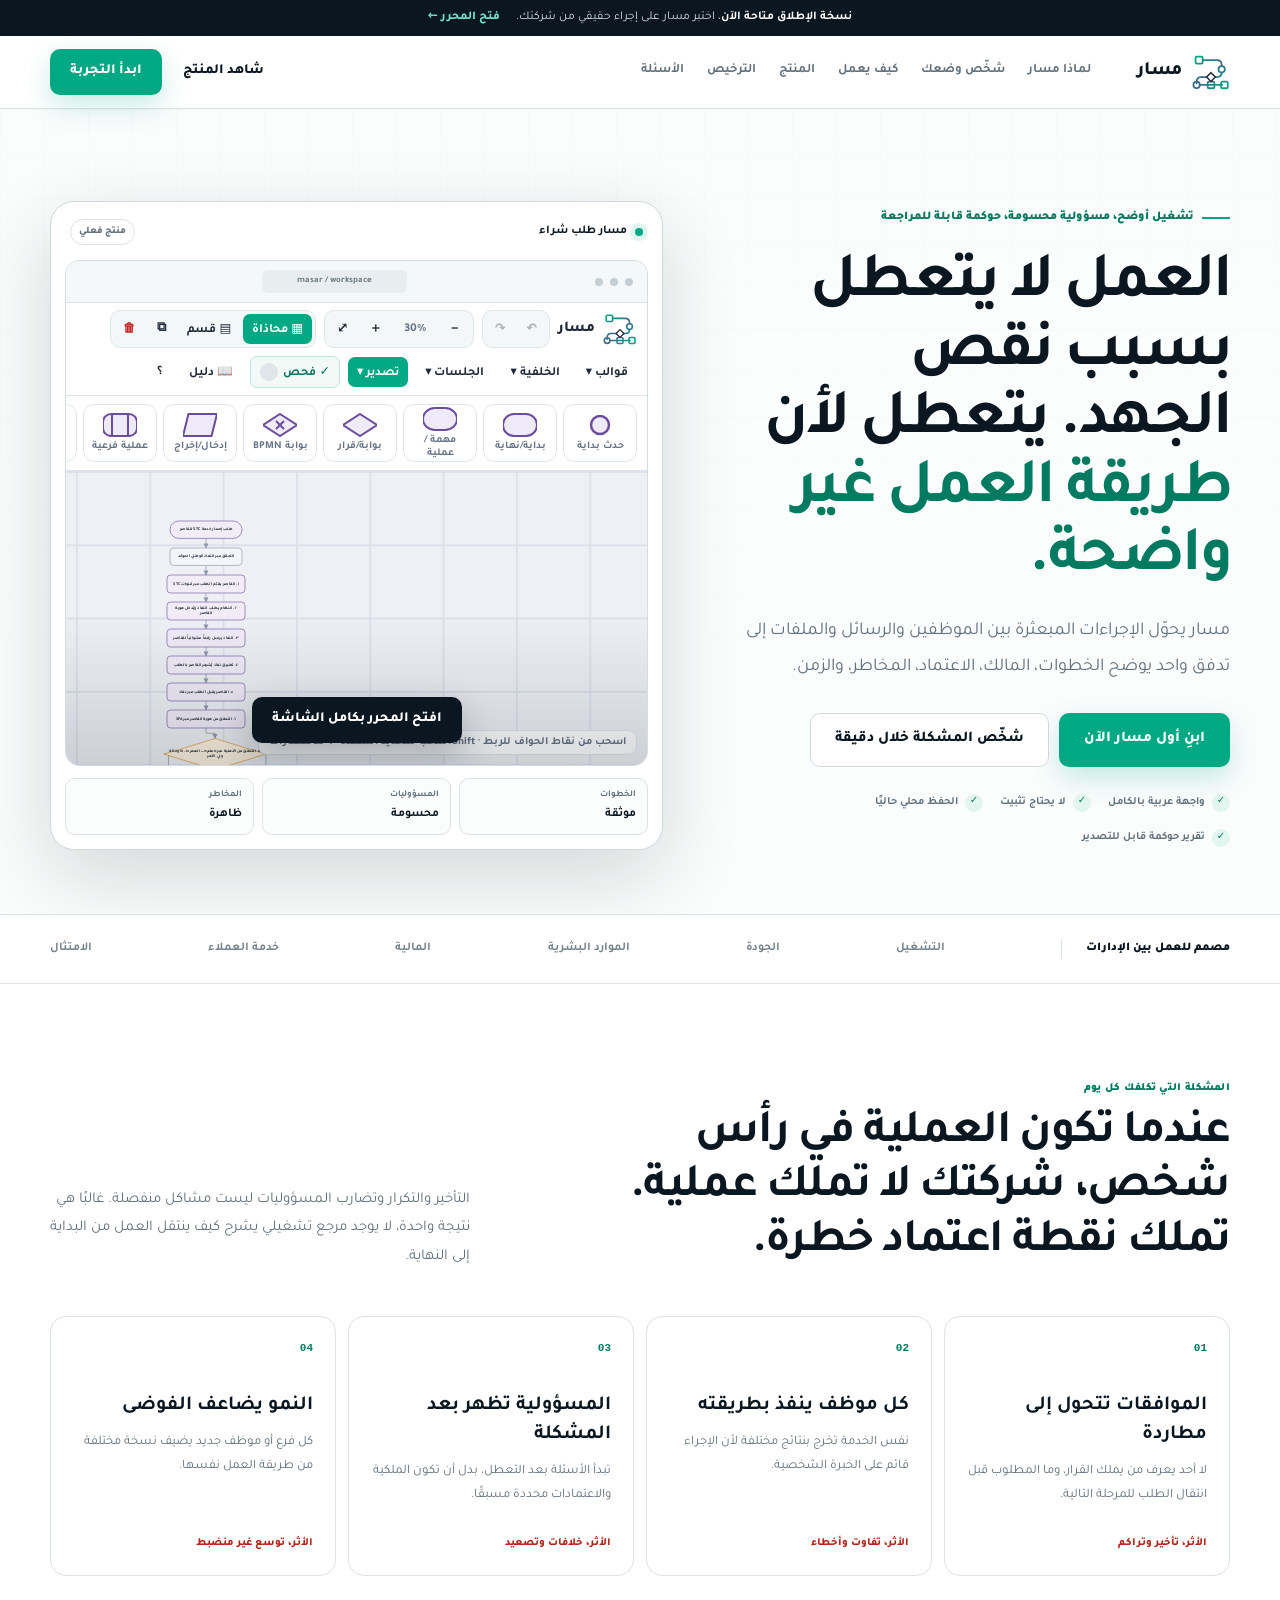
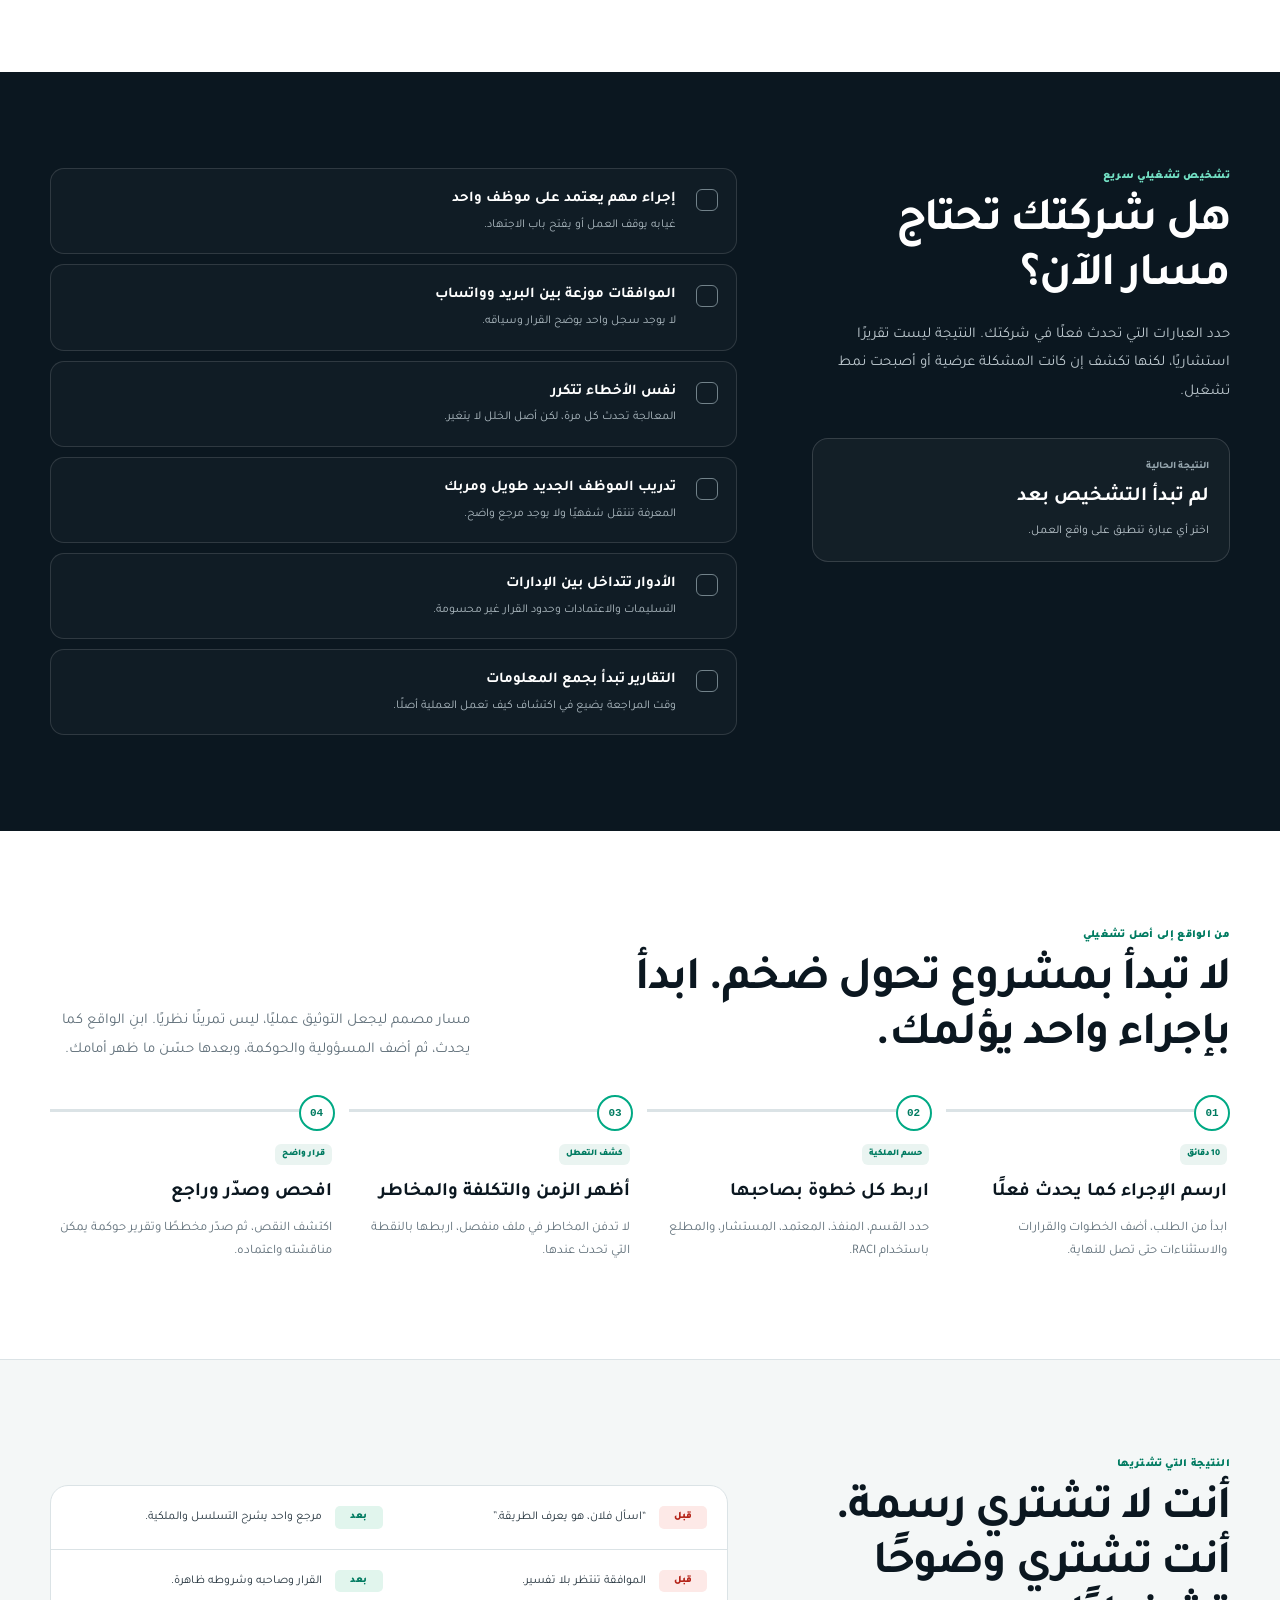
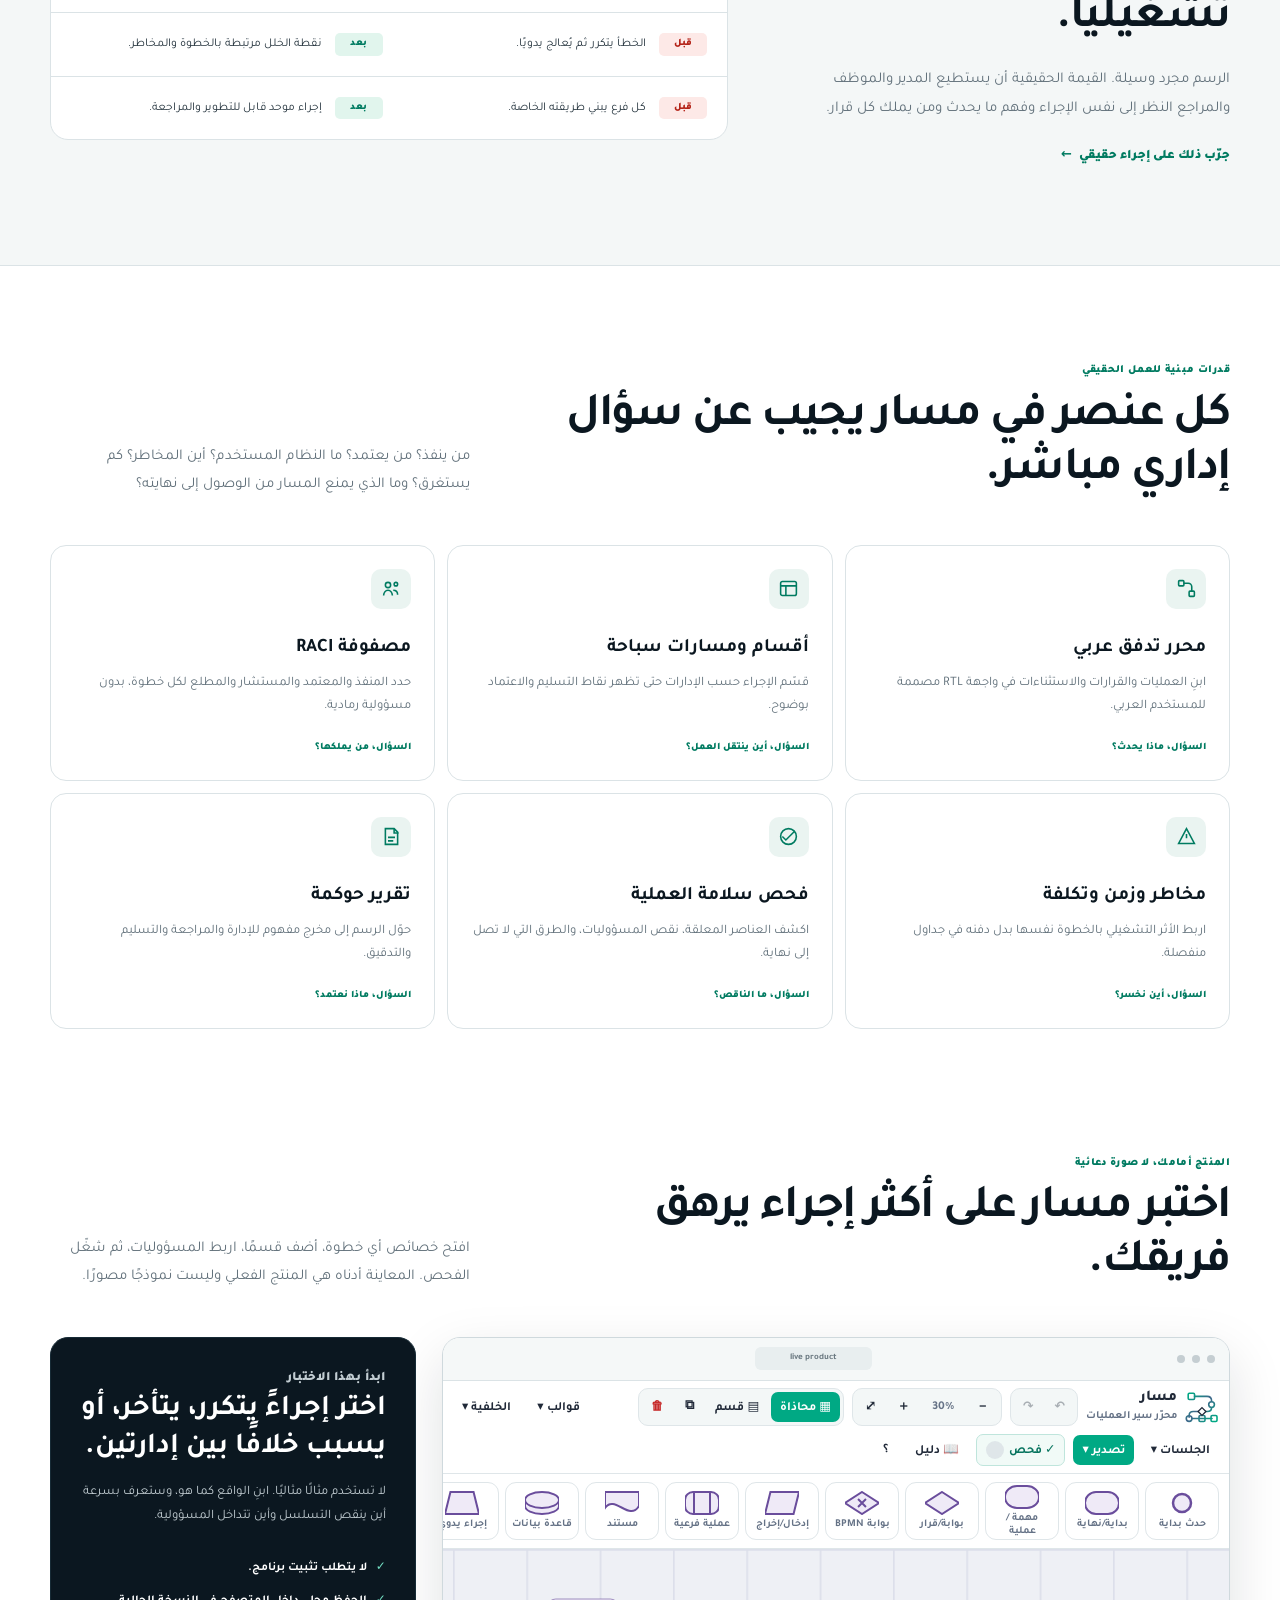
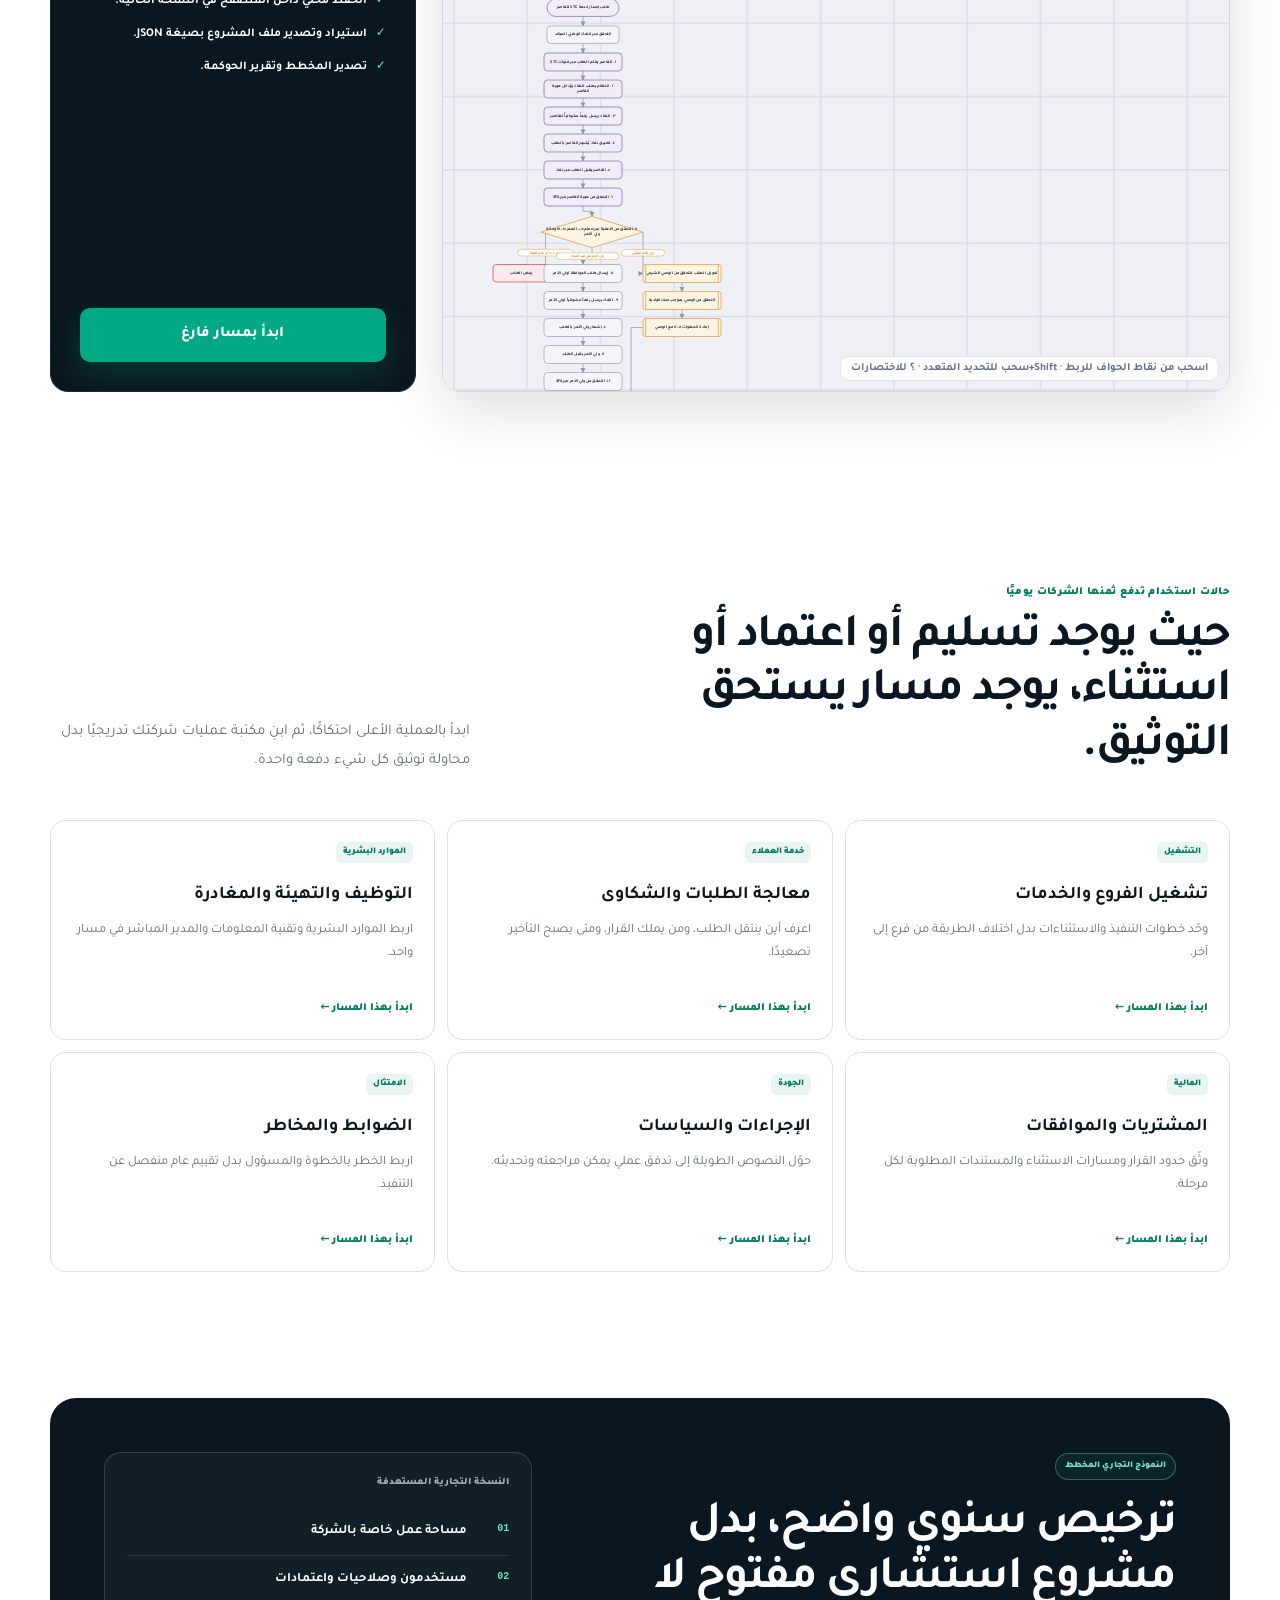
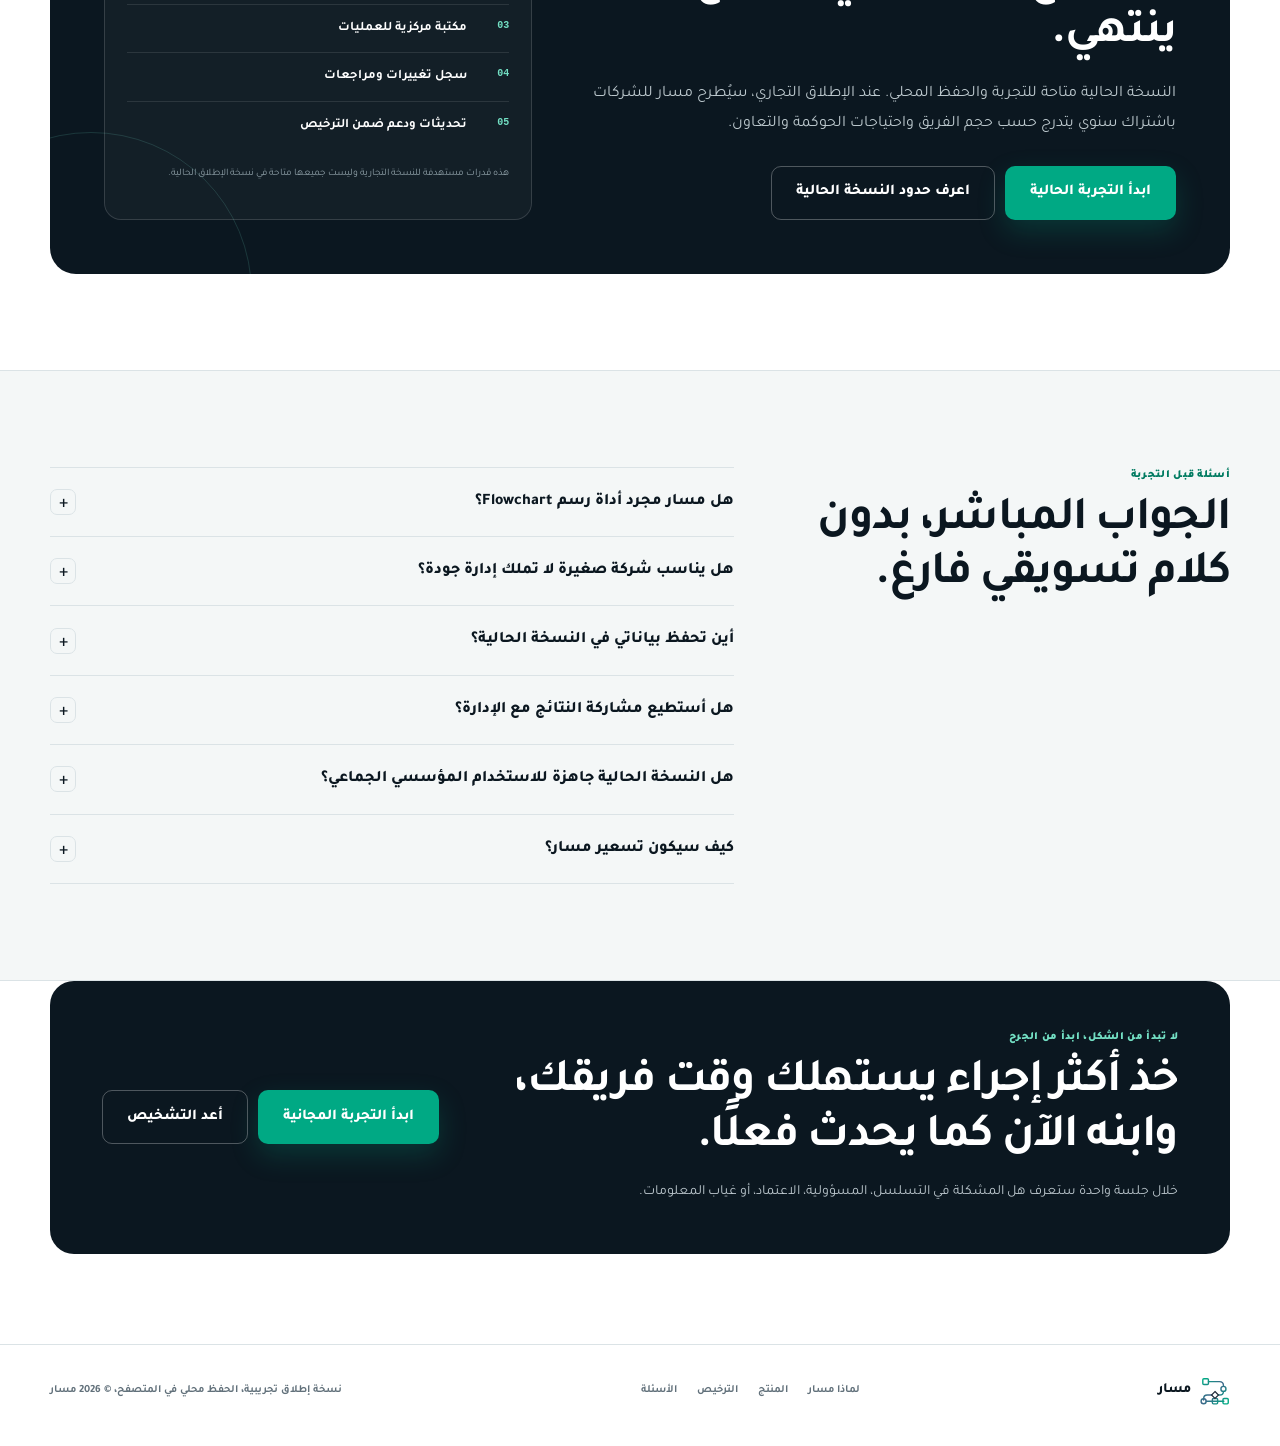
==== commit b099b9fb: "Build conversion-focused Masar landing page" ====
--- a/index.html
+++ b/index.html
@@ -1,316 +1,417 @@
 <!doctype html>
 <html lang="ar" dir="rtl">
 <head>
-<meta charset="utf-8">
-<meta name="viewport" content="width=device-width,initial-scale=1">
-<meta name="theme-color" content="#00a984">
-<meta name="description" content="مسار منصة عربية تساعد الشركات الصغيرة والمتوسطة على توثيق الإجراءات، توزيع المسؤوليات، كشف التعثرات، وإنتاج تقارير حوكمة واضحة.">
-<meta name="robots" content="index,follow">
-<meta property="og:type" content="website">
-<meta property="og:locale" content="ar_SA">
-<meta property="og:title" content="مسار — اعرف أين تتعطل العملية قبل أن تتعطل الشركة">
-<meta property="og:description" content="حوّل الإجراءات المبعثرة إلى خطوات واضحة، مسؤوليات محسومة، ومخاطر ظاهرة في مخطط واحد.">
-<meta property="og:url" content="https://mansour-cyber.github.io/Masar-Live/">
-<meta property="og:image" content="https://mansour-cyber.github.io/Masar-Live/brand/masar-symbol.svg">
-<title>مسار | توثيق العمليات والحوكمة للشركات الصغيرة والمتوسطة</title>
-<link rel="canonical" href="https://mansour-cyber.github.io/Masar-Live/">
-<link rel="icon" href="./brand/masar-symbol.svg" type="image/svg+xml">
-<link rel="preconnect" href="https://fonts.googleapis.com">
-<link rel="preconnect" href="https://fonts.gstatic.com" crossorigin>
-<link href="https://fonts.googleapis.com/css2?family=Tajawal:wght@400;500;600;700;800&display=swap" rel="stylesheet">
-<link rel="stylesheet" href="./assets/landing.css">
-<script type="application/ld+json">
-{
-  "@context":"https://schema.org",
-  "@type":"SoftwareApplication",
-  "name":"مسار",
-  "applicationCategory":"BusinessApplication",
-  "operatingSystem":"Web",
-  "inLanguage":"ar",
-  "description":"منصة عربية لتوثيق العمليات والإجراءات وربطها بالأقسام والمسؤوليات والمخاطر والتقارير.",
-  "url":"https://mansour-cyber.github.io/Masar-Live/app/"
-}
-</script>
+  <meta charset="utf-8">
+  <meta name="viewport" content="width=device-width,initial-scale=1">
+  <meta name="theme-color" content="#0b1720">
+  <meta name="description" content="مسار منصة عربية تساعد الشركات الصغيرة والمتوسطة على توثيق إجراءاتها، حسم المسؤوليات، كشف نقاط التعطل، وإنتاج تقارير حوكمة واضحة.">
+  <meta name="robots" content="index,follow">
+  <meta property="og:type" content="website">
+  <meta property="og:locale" content="ar_SA">
+  <meta property="og:title" content="مسار، حوّل طريقة العمل إلى أصل تشغيلي واضح">
+  <meta property="og:description" content="ارسم الإجراء كما يحدث فعلًا، اربط المسؤوليات والمخاطر، واكشف أين يتعطل العمل قبل أن تتوسع المشكلة.">
+  <meta property="og:url" content="https://mansour-cyber.github.io/Masar-Live/">
+  <meta property="og:image" content="https://mansour-cyber.github.io/Masar-Live/brand/masar-symbol.svg">
+  <title>مسار | توثيق العمليات والحوكمة للشركات الصغيرة والمتوسطة</title>
+  <link rel="canonical" href="https://mansour-cyber.github.io/Masar-Live/">
+  <link rel="icon" href="./brand/masar-symbol.svg" type="image/svg+xml">
+  <link rel="preconnect" href="https://fonts.googleapis.com">
+  <link rel="preconnect" href="https://fonts.gstatic.com" crossorigin>
+  <link href="https://fonts.googleapis.com/css2?family=Tajawal:wght@400;500;600;700;800&display=swap" rel="stylesheet">
+  <link rel="stylesheet" href="./assets/landing.css">
+  <script type="application/ld+json">
+  {
+    "@context":"https://schema.org",
+    "@type":"SoftwareApplication",
+    "name":"مسار",
+    "applicationCategory":"BusinessApplication",
+    "operatingSystem":"Web",
+    "inLanguage":"ar",
+    "description":"منصة عربية لتوثيق العمليات والإجراءات وربطها بالأقسام والمسؤوليات والمخاطر والتقارير.",
+    "url":"https://mansour-cyber.github.io/Masar-Live/app/"
+  }
+  </script>
 </head>
 <body>
-<a class="skip-link" href="#main">تجاوز إلى المحتوى</a>
-
-<header class="site-header">
-  <div class="container nav">
-    <a class="wordmark" href="./" aria-label="مسار، الصفحة الرئيسية">
-      <img src="./brand/masar-symbol.svg" alt="">
-      <span>مسار</span>
-    </a>
-
-    <nav class="nav-links" data-nav-links aria-label="التنقل الرئيسي">
-      <a href="#problem">المشكلة</a>
-      <a href="#how">كيف يعمل</a>
-      <a href="#capabilities">القدرات</a>
-      <a href="#uses">حالات الاستخدام</a>
-      <a href="#faq">الأسئلة</a>
-    </nav>
-
-    <div class="nav-actions">
-      <a class="btn btn-quiet" href="#product">شاهد المنتج</a>
-      <a class="btn btn-primary" href="./app/">ابدأ التجربة</a>
-      <button class="menu-toggle" type="button" aria-label="فتح القائمة" aria-expanded="false" data-menu-toggle>☰</button>
+  <a class="skip-link" href="#main">تجاوز إلى المحتوى</a>
+
+  <div class="launch-bar">
+    <div class="container launch-inner">
+      <span><strong>نسخة الإطلاق متاحة الآن</strong>، اختبر مسار على إجراء حقيقي من شركتك.</span>
+      <a href="./app/">فتح المحرر <span aria-hidden="true">←</span></a>
     </div>
   </div>
-</header>
-
-<main id="main">
-  <section class="hero">
-    <div class="container hero-grid">
-      <div class="hero-copy">
-        <span class="eyebrow">نسخة إطلاق تجريبية متاحة الآن</span>
-        <h1>اعرف أين تتعطل العملية قبل أن تتعطل الشركة.</h1>
-        <p class="lead">مسار يحوّل الإجراءات المبعثرة إلى خطوات واضحة، ومسؤوليات محسومة، ومخاطر ظاهرة—في مخطط واحد يفهمه الفريق وتراجعه الإدارة.</p>
-        <div class="hero-actions">
-          <a class="btn btn-primary btn-lg" href="./app/">ابنِ أول مسار الآن</a>
-          <a class="btn btn-secondary btn-lg" href="#problem">هل هذه مشكلتك؟</a>
-        </div>
-        <div class="proof-row" aria-label="مزايا سريعة">
-          <span>واجهة عربية بالكامل</span>
-          <span>يعمل من المتصفح</span>
-          <span>حفظ محلي</span>
-          <span>تقارير حوكمة</span>
-        </div>
-      </div>
-
-      <div class="product-shell" aria-label="معاينة فعلية لمحرر مسار">
-        <div class="shell-bar">
-          <span class="shell-dot"></span><span class="shell-dot"></span><span class="shell-dot"></span>
-          <span class="shell-url">masar / workspace</span>
-        </div>
-        <iframe src="./app/" title="معاينة محرر مسار" loading="eager" tabindex="-1"></iframe>
-        <div class="preview-overlay"><a class="btn btn-dark" href="./app/">افتح المحرر بكامل الشاشة</a></div>
+
+  <header class="site-header">
+    <div class="container nav">
+      <a class="wordmark" href="./" aria-label="مسار، الصفحة الرئيسية">
+        <img src="./brand/masar-symbol.svg" alt="">
+        <span>مسار</span>
+      </a>
+
+      <nav class="nav-links" data-nav-links aria-label="التنقل الرئيسي">
+        <a href="#why">لماذا مسار</a>
+        <a href="#diagnosis">شخّص وضعك</a>
+        <a href="#how">كيف يعمل</a>
+        <a href="#product">المنتج</a>
+        <a href="#license">الترخيص</a>
+        <a href="#faq">الأسئلة</a>
+      </nav>
+
+      <div class="nav-actions">
+        <a class="btn btn-quiet" href="#product">شاهد المنتج</a>
+        <a class="btn btn-primary" href="./app/">ابدأ التجربة</a>
+        <button class="menu-toggle" type="button" aria-label="فتح القائمة" aria-expanded="false" data-menu-toggle>☰</button>
       </div>
     </div>
-  </section>
-
-  <section class="pain-strip" aria-label="مشكلات تشغيلية شائعة">
-    <div class="container pain-items">
-      <div class="pain-item"><strong>الإجراء معروف لشخص واحد</strong><span>وعند غيابه يتوقف العمل أو يبدأ الاجتهاد.</span></div>
-      <div class="pain-item"><strong>الاعتماد موزع بين قنوات متعددة</strong><span>بريد، واتساب، ملفات، وتعليمات شفهية بلا مرجع واحد.</span></div>
-      <div class="pain-item"><strong>المسؤولية تظهر بعد الخطأ</strong><span>ولا تكون محسومة قبل التنفيذ أو أثناءه.</span></div>
+  </header>
+
+  <main id="main">
+    <section class="hero">
+      <div class="hero-grid-pattern" aria-hidden="true"></div>
+      <div class="container hero-grid">
+        <div class="hero-copy">
+          <p class="eyebrow">تشغيل أوضح، مسؤولية محسومة، حوكمة قابلة للمراجعة</p>
+          <h1>العمل لا يتعطل بسبب نقص الجهد. يتعطل لأن <span>طريقة العمل غير واضحة.</span></h1>
+          <p class="lead">مسار يحوّل الإجراءات المبعثرة بين الموظفين والرسائل والملفات إلى تدفق واحد يوضح الخطوات، المالك، الاعتماد، المخاطر، والزمن.</p>
+          <div class="hero-actions">
+            <a class="btn btn-primary btn-lg" href="./app/">ابنِ أول مسار الآن</a>
+            <a class="btn btn-secondary btn-lg" href="#diagnosis">شخّص المشكلة خلال دقيقة</a>
+          </div>
+          <div class="proof-row" aria-label="مزايا سريعة">
+            <span>واجهة عربية بالكامل</span>
+            <span>لا يحتاج تثبيت</span>
+            <span>الحفظ محلي حاليًا</span>
+            <span>تقرير حوكمة قابل للتصدير</span>
+          </div>
+        </div>
+
+        <div class="hero-product" aria-label="معاينة فعلية لمحرر مسار">
+          <div class="hero-product-head">
+            <div>
+              <span class="status-dot"></span>
+              <strong>مسار طلب شراء</strong>
+            </div>
+            <span class="live-label">منتج فعلي</span>
+          </div>
+          <div class="product-shell">
+            <div class="shell-bar">
+              <span class="shell-dot"></span><span class="shell-dot"></span><span class="shell-dot"></span>
+              <span class="shell-url">masar / workspace</span>
+            </div>
+            <iframe src="./app/" title="معاينة محرر مسار" loading="eager" tabindex="-1"></iframe>
+            <div class="preview-overlay"><a class="btn btn-dark" href="./app/">افتح المحرر بكامل الشاشة</a></div>
+          </div>
+          <div class="hero-result-row">
+            <div><span>الخطوات</span><strong>موثقة</strong></div>
+            <div><span>المسؤوليات</span><strong>محسومة</strong></div>
+            <div><span>المخاطر</span><strong>ظاهرة</strong></div>
+          </div>
+        </div>
+      </div>
+    </section>
+
+    <section class="audience-strip" aria-label="الإدارات المستفيدة">
+      <div class="container audience-row">
+        <span class="audience-title">مصمم للعمل بين الإدارات</span>
+        <span>التشغيل</span><span>الجودة</span><span>الموارد البشرية</span><span>المالية</span><span>خدمة العملاء</span><span>الامتثال</span>
+      </div>
+    </section>
+
+    <section class="section" id="why">
+      <div class="container">
+        <div class="section-head reveal">
+          <div>
+            <p class="kicker">المشكلة التي تكلفك كل يوم</p>
+            <h2>عندما تكون العملية في رأس شخص، شركتك لا تملك عملية. تملك نقطة اعتماد خطرة.</h2>
+          </div>
+          <p class="desc">التأخير والتكرار وتضارب المسؤوليات ليست مشاكل منفصلة. غالبًا هي نتيجة واحدة، لا يوجد مرجع تشغيلي يشرح كيف ينتقل العمل من البداية إلى النهاية.</p>
+        </div>
+
+        <div class="cost-grid">
+          <article class="cost-card reveal">
+            <span class="cost-index">01</span>
+            <h3>الموافقات تتحول إلى مطاردة</h3>
+            <p>لا أحد يعرف من يملك القرار، وما المطلوب قبل انتقال الطلب للمرحلة التالية.</p>
+            <span class="cost-impact">الأثر، تأخير وتراكم</span>
+          </article>
+          <article class="cost-card reveal">
+            <span class="cost-index">02</span>
+            <h3>كل موظف ينفذ بطريقته</h3>
+            <p>نفس الخدمة تخرج بنتائج مختلفة لأن الإجراء قائم على الخبرة الشخصية.</p>
+            <span class="cost-impact">الأثر، تفاوت وأخطاء</span>
+          </article>
+          <article class="cost-card reveal">
+            <span class="cost-index">03</span>
+            <h3>المسؤولية تظهر بعد المشكلة</h3>
+            <p>تبدأ الأسئلة بعد التعطل، بدل أن تكون الملكية والاعتمادات محددة مسبقًا.</p>
+            <span class="cost-impact">الأثر، خلافات وتصعيد</span>
+          </article>
+          <article class="cost-card reveal">
+            <span class="cost-index">04</span>
+            <h3>النمو يضاعف الفوضى</h3>
+            <p>كل فرع أو موظف جديد يضيف نسخة مختلفة من طريقة العمل نفسها.</p>
+            <span class="cost-impact">الأثر، توسع غير منضبط</span>
+          </article>
+        </div>
+      </div>
+    </section>
+
+    <section class="section section-dark" id="diagnosis">
+      <div class="container diagnosis-grid">
+        <div class="diagnosis-copy reveal">
+          <p class="kicker kicker-light">تشخيص تشغيلي سريع</p>
+          <h2>هل شركتك تحتاج مسار الآن؟</h2>
+          <p>حدد العبارات التي تحدث فعلًا في شركتك. النتيجة ليست تقريرًا استشاريًا، لكنها تكشف إن كانت المشكلة عرضية أو أصبحت نمط تشغيل.</p>
+          <div class="diagnosis-result" data-diagnosis-result aria-live="polite">
+            <span>النتيجة الحالية</span>
+            <strong>لم تبدأ التشخيص بعد</strong>
+            <p>اختر أي عبارة تنطبق على واقع العمل.</p>
+          </div>
+        </div>
+
+        <div class="diagnosis-list reveal" data-diagnosis-list>
+          <button type="button" class="diagnosis-item" aria-pressed="false">
+            <span class="check-box" aria-hidden="true"></span>
+            <span><strong>إجراء مهم يعتمد على موظف واحد</strong><small>غيابه يوقف العمل أو يفتح باب الاجتهاد.</small></span>
+          </button>
+          <button type="button" class="diagnosis-item" aria-pressed="false">
+            <span class="check-box" aria-hidden="true"></span>
+            <span><strong>الموافقات موزعة بين البريد وواتساب</strong><small>لا يوجد سجل واحد يوضح القرار وسياقه.</small></span>
+          </button>
+          <button type="button" class="diagnosis-item" aria-pressed="false">
+            <span class="check-box" aria-hidden="true"></span>
+            <span><strong>نفس الأخطاء تتكرر</strong><small>المعالجة تحدث كل مرة، لكن أصل الخلل لا يتغير.</small></span>
+          </button>
+          <button type="button" class="diagnosis-item" aria-pressed="false">
+            <span class="check-box" aria-hidden="true"></span>
+            <span><strong>تدريب الموظف الجديد طويل ومربك</strong><small>المعرفة تنتقل شفهيًا ولا يوجد مرجع واضح.</small></span>
+          </button>
+          <button type="button" class="diagnosis-item" aria-pressed="false">
+            <span class="check-box" aria-hidden="true"></span>
+            <span><strong>الأدوار تتداخل بين الإدارات</strong><small>التسليمات والاعتمادات وحدود القرار غير محسومة.</small></span>
+          </button>
+          <button type="button" class="diagnosis-item" aria-pressed="false">
+            <span class="check-box" aria-hidden="true"></span>
+            <span><strong>التقارير تبدأ بجمع المعلومات</strong><small>وقت المراجعة يضيع في اكتشاف كيف تعمل العملية أصلًا.</small></span>
+          </button>
+        </div>
+      </div>
+    </section>
+
+    <section class="section" id="how">
+      <div class="container">
+        <div class="section-head reveal">
+          <div>
+            <p class="kicker">من الواقع إلى أصل تشغيلي</p>
+            <h2>لا تبدأ بمشروع تحول ضخم. ابدأ بإجراء واحد يؤلمك.</h2>
+          </div>
+          <p class="desc">مسار مصمم ليجعل التوثيق عمليًا، ليس تمرينًا نظريًا. ابنِ الواقع كما يحدث، ثم أضف المسؤولية والحوكمة، وبعدها حسّن ما ظهر أمامك.</p>
+        </div>
+
+        <div class="steps">
+          <article class="step reveal" data-step="01">
+            <span class="step-time">10 دقائق</span>
+            <h3>ارسم الإجراء كما يحدث فعلًا</h3>
+            <p>ابدأ من الطلب، أضف الخطوات والقرارات والاستثناءات حتى تصل للنهاية.</p>
+          </article>
+          <article class="step reveal" data-step="02">
+            <span class="step-time">حسم الملكية</span>
+            <h3>اربط كل خطوة بصاحبها</h3>
+            <p>حدد القسم، المنفذ، المعتمد، المستشار، والمطلع باستخدام RACI.</p>
+          </article>
+          <article class="step reveal" data-step="03">
+            <span class="step-time">كشف التعطل</span>
+            <h3>أظهر الزمن والتكلفة والمخاطر</h3>
+            <p>لا تدفن المخاطر في ملف منفصل، اربطها بالنقطة التي تحدث عندها.</p>
+          </article>
+          <article class="step reveal" data-step="04">
+            <span class="step-time">قرار واضح</span>
+            <h3>افحص وصدّر وراجع</h3>
+            <p>اكتشف النقص، ثم صدّر مخططًا وتقرير حوكمة يمكن مناقشته واعتماده.</p>
+          </article>
+        </div>
+      </div>
+    </section>
+
+    <section class="section section-soft">
+      <div class="container outcome-grid">
+        <div class="outcome-copy reveal">
+          <p class="kicker">النتيجة التي تشتريها</p>
+          <h2>أنت لا تشتري رسمة. أنت تشتري وضوحًا تشغيليًا.</h2>
+          <p>الرسم مجرد وسيلة. القيمة الحقيقية أن يستطيع المدير والموظف والمراجع النظر إلى نفس الإجراء وفهم ما يحدث ومن يملك كل قرار.</p>
+          <a class="text-link" href="./app/">جرّب ذلك على إجراء حقيقي <span aria-hidden="true">←</span></a>
+        </div>
+        <div class="outcome-list reveal">
+          <div class="outcome-row"><span>قبل</span><p>“اسأل فلان، هو يعرف الطريقة.”</p><strong>بعد</strong><p>مرجع واحد يشرح التسلسل والملكية.</p></div>
+          <div class="outcome-row"><span>قبل</span><p>الموافقة تنتظر بلا تفسير.</p><strong>بعد</strong><p>القرار وصاحبه وشروطه ظاهرة.</p></div>
+          <div class="outcome-row"><span>قبل</span><p>الخطأ يتكرر ثم يُعالج يدويًا.</p><strong>بعد</strong><p>نقطة الخلل مرتبطة بالخطوة والمخاطر.</p></div>
+          <div class="outcome-row"><span>قبل</span><p>كل فرع يبني طريقته الخاصة.</p><strong>بعد</strong><p>إجراء موحد قابل للتطوير والمراجعة.</p></div>
+        </div>
+      </div>
+    </section>
+
+    <section class="section" id="capabilities">
+      <div class="container">
+        <div class="section-head reveal">
+          <div>
+            <p class="kicker">قدرات مبنية للعمل الحقيقي</p>
+            <h2>كل عنصر في مسار يجيب عن سؤال إداري مباشر.</h2>
+          </div>
+          <p class="desc">من ينفذ؟ من يعتمد؟ ما النظام المستخدم؟ أين المخاطر؟ كم يستغرق؟ وما الذي يمنع المسار من الوصول إلى نهايته؟</p>
+        </div>
+
+        <div class="capability-grid">
+          <article class="capability reveal"><div class="icon-box"><svg viewBox="0 0 24 24" aria-hidden="true"><rect x="3" y="3" width="6" height="6" rx="1"/><rect x="15" y="15" width="6" height="6" rx="1"/><path d="M9 6h5a4 4 0 0 1 4 4v5"/></svg></div><h3>محرر تدفق عربي</h3><p>ابنِ العمليات والقرارات والاستثناءات في واجهة RTL مصممة للمستخدم العربي.</p><span>السؤال، ماذا يحدث؟</span></article>
+          <article class="capability reveal"><div class="icon-box"><svg viewBox="0 0 24 24" aria-hidden="true"><rect x="3" y="4" width="18" height="16" rx="2"/><path d="M3 9h18M9 9v11"/></svg></div><h3>أقسام ومسارات سباحة</h3><p>قسّم الإجراء حسب الإدارات حتى تظهر نقاط التسليم والاعتماد بوضوح.</p><span>السؤال، أين ينتقل العمل؟</span></article>
+          <article class="capability reveal"><div class="icon-box"><svg viewBox="0 0 24 24" aria-hidden="true"><circle cx="8" cy="8" r="3"/><circle cx="17" cy="7" r="2"/><path d="M3 20c0-3 2-6 5-6s5 3 5 6M14 14c3 0 5 2 5 5"/></svg></div><h3>مصفوفة RACI</h3><p>حدد المنفذ والمعتمد والمستشار والمطلع لكل خطوة، بدون مسؤولية رمادية.</p><span>السؤال، من يملكها؟</span></article>
+          <article class="capability reveal"><div class="icon-box"><svg viewBox="0 0 24 24" aria-hidden="true"><path d="M12 3 3 20h18L12 3Z"/><path d="M12 9v5M12 17h.01"/></svg></div><h3>مخاطر وزمن وتكلفة</h3><p>اربط الأثر التشغيلي بالخطوة نفسها بدل دفنه في جداول منفصلة.</p><span>السؤال، أين نخسر؟</span></article>
+          <article class="capability reveal"><div class="icon-box"><svg viewBox="0 0 24 24" aria-hidden="true"><path d="m5 12 4 4L19 6"/><circle cx="12" cy="12" r="9"/></svg></div><h3>فحص سلامة العملية</h3><p>اكشف العناصر المعلقة، نقص المسؤوليات، والطرق التي لا تصل إلى نهاية.</p><span>السؤال، ما الناقص؟</span></article>
+          <article class="capability reveal"><div class="icon-box"><svg viewBox="0 0 24 24" aria-hidden="true"><path d="M5 3h10l4 4v14H5z"/><path d="M15 3v5h5M8 13h8M8 17h6"/></svg></div><h3>تقرير حوكمة</h3><p>حوّل الرسم إلى مخرج مفهوم للإدارة والمراجعة والتسليم والتدقيق.</p><span>السؤال، ماذا نعتمد؟</span></article>
+        </div>
+      </div>
+    </section>
+
+    <section class="section product-section" id="product">
+      <div class="container">
+        <div class="section-head reveal">
+          <div>
+            <p class="kicker">المنتج أمامك، لا صورة دعائية</p>
+            <h2>اختبر مسار على أكثر إجراء يرهق فريقك.</h2>
+          </div>
+          <p class="desc">افتح خصائص أي خطوة، أضف قسمًا، اربط المسؤوليات، ثم شغّل الفحص. المعاينة أدناه هي المنتج الفعلي وليست نموذجًا مصورًا.</p>
+        </div>
+
+        <div class="product-proof reveal">
+          <div class="product-frame">
+            <div class="shell-bar"><span class="shell-dot"></span><span class="shell-dot"></span><span class="shell-dot"></span><span class="shell-url">live product</span></div>
+            <iframe src="./app/" title="تجربة مباشرة لمحرر مسار" loading="lazy"></iframe>
+          </div>
+          <aside class="product-side">
+            <p class="kicker kicker-light">ابدأ بهذا الاختبار</p>
+            <h3>اختر إجراءً يتكرر، يتأخر، أو يسبب خلافًا بين إدارتين.</h3>
+            <p>لا تستخدم مثالًا مثاليًا. ابنِ الواقع كما هو، وستعرف بسرعة أين ينقص التسلسل وأين تتداخل المسؤولية.</p>
+            <ul>
+              <li>لا يتطلب تثبيت برنامج.</li>
+              <li>الحفظ محلي داخل المتصفح في النسخة الحالية.</li>
+              <li>استيراد وتصدير ملف المشروع بصيغة JSON.</li>
+              <li>تصدير المخطط وتقرير الحوكمة.</li>
+            </ul>
+            <a class="btn btn-primary btn-lg" href="./app/">ابدأ بمسار فارغ</a>
+          </aside>
+        </div>
+      </div>
+    </section>
+
+    <section class="section" id="uses">
+      <div class="container">
+        <div class="section-head reveal">
+          <div>
+            <p class="kicker">حالات استخدام تدفع ثمنها الشركات يوميًا</p>
+            <h2>حيث يوجد تسليم أو اعتماد أو استثناء، يوجد مسار يستحق التوثيق.</h2>
+          </div>
+          <p class="desc">ابدأ بالعملية الأعلى احتكاكًا، ثم ابنِ مكتبة عمليات شركتك تدريجيًا بدل محاولة توثيق كل شيء دفعة واحدة.</p>
+        </div>
+
+        <div class="use-grid">
+          <article class="use-card reveal"><span class="tag">التشغيل</span><h3>تشغيل الفروع والخدمات</h3><p>وحّد خطوات التنفيذ والاستثناءات بدل اختلاف الطريقة من فرع إلى آخر.</p><a href="./app/">ابدأ بهذا المسار ←</a></article>
+          <article class="use-card reveal"><span class="tag">خدمة العملاء</span><h3>معالجة الطلبات والشكاوى</h3><p>اعرف أين ينتقل الطلب، ومن يملك القرار، ومتى يصبح التأخير تصعيدًا.</p><a href="./app/">ابدأ بهذا المسار ←</a></article>
+          <article class="use-card reveal"><span class="tag">الموارد البشرية</span><h3>التوظيف والتهيئة والمغادرة</h3><p>اربط الموارد البشرية وتقنية المعلومات والمدير المباشر في مسار واحد.</p><a href="./app/">ابدأ بهذا المسار ←</a></article>
+          <article class="use-card reveal"><span class="tag">المالية</span><h3>المشتريات والموافقات</h3><p>وثّق حدود القرار ومسارات الاستثناء والمستندات المطلوبة لكل مرحلة.</p><a href="./app/">ابدأ بهذا المسار ←</a></article>
+          <article class="use-card reveal"><span class="tag">الجودة</span><h3>الإجراءات والسياسات</h3><p>حوّل النصوص الطويلة إلى تدفق عملي يمكن مراجعته وتحديثه.</p><a href="./app/">ابدأ بهذا المسار ←</a></article>
+          <article class="use-card reveal"><span class="tag">الامتثال</span><h3>الضوابط والمخاطر</h3><p>اربط الخطر بالخطوة والمسؤول بدل تقييم عام منفصل عن التنفيذ.</p><a href="./app/">ابدأ بهذا المسار ←</a></article>
+        </div>
+      </div>
+    </section>
+
+    <section class="section license-section" id="license">
+      <div class="container license-panel reveal">
+        <div class="license-copy">
+          <span class="license-badge">النموذج التجاري المخطط</span>
+          <h2>ترخيص سنوي واضح، بدل مشروع استشاري مفتوح لا ينتهي.</h2>
+          <p>النسخة الحالية متاحة للتجربة والحفظ المحلي. عند الإطلاق التجاري، سيُطرح مسار للشركات باشتراك سنوي يتدرج حسب حجم الفريق واحتياجات الحوكمة والتعاون.</p>
+          <div class="license-actions">
+            <a class="btn btn-primary btn-lg" href="./app/">ابدأ التجربة الحالية</a>
+            <a class="btn btn-dark-outline btn-lg" href="#faq">اعرف حدود النسخة الحالية</a>
+          </div>
+        </div>
+        <div class="license-includes">
+          <p>النسخة التجارية المستهدفة</p>
+          <ul>
+            <li><span>01</span><strong>مساحة عمل خاصة بالشركة</strong></li>
+            <li><span>02</span><strong>مستخدمون وصلاحيات واعتمادات</strong></li>
+            <li><span>03</span><strong>مكتبة مركزية للعمليات</strong></li>
+            <li><span>04</span><strong>سجل تغييرات ومراجعات</strong></li>
+            <li><span>05</span><strong>تحديثات ودعم ضمن الترخيص</strong></li>
+          </ul>
+          <small>هذه قدرات مستهدفة للنسخة التجارية وليست جميعها متاحة في نسخة الإطلاق الحالية.</small>
+        </div>
+      </div>
+    </section>
+
+    <section class="section section-soft" id="faq">
+      <div class="container faq">
+        <div class="reveal">
+          <p class="kicker">أسئلة قبل التجربة</p>
+          <h2>الجواب المباشر، بدون كلام تسويقي فارغ.</h2>
+        </div>
+        <div class="faq-list reveal">
+          <div class="faq-item">
+            <button class="faq-question" type="button" aria-expanded="false"><span>هل مسار مجرد أداة رسم Flowchart؟</span><span>+</span></button>
+            <div class="faq-answer">لا. الرسم هو الواجهة البصرية، لكن القيمة الأساسية هي ربط كل خطوة بالقسم والمالك وRACI والنظام والزمن والتكلفة والمخاطر، ثم فحص المسار وتصدير تقرير الحوكمة.</div>
+          </div>
+          <div class="faq-item">
+            <button class="faq-question" type="button" aria-expanded="false"><span>هل يناسب شركة صغيرة لا تملك إدارة جودة؟</span><span>+</span></button>
+            <div class="faq-answer">نعم. مدير التشغيل أو الموارد البشرية أو خدمة العملاء يستطيع البدء بإجراء واحد متكرر أو متعثر، بدون تأسيس برنامج حوكمة كامل من اليوم الأول.</div>
+          </div>
+          <div class="faq-item">
+            <button class="faq-question" type="button" aria-expanded="false"><span>أين تحفظ بياناتي في النسخة الحالية؟</span><span>+</span></button>
+            <div class="faq-answer">الحفظ والجلسات تعمل محليًا داخل متصفحك في النسخة الحالية. يمكنك تصدير ملف JSON كنسخة احتياطية وفتحه لاحقًا.</div>
+          </div>
+          <div class="faq-item">
+            <button class="faq-question" type="button" aria-expanded="false"><span>هل أستطيع مشاركة النتائج مع الإدارة؟</span><span>+</span></button>
+            <div class="faq-answer">نعم. يمكنك تصدير المخطط بصيغ PNG وSVG، وتصدير تقرير حوكمة يعرض الأقسام والمسؤوليات والزمن والتكلفة والمخاطر.</div>
+          </div>
+          <div class="faq-item">
+            <button class="faq-question" type="button" aria-expanded="false"><span>هل النسخة الحالية جاهزة للاستخدام المؤسسي الجماعي؟</span><span>+</span></button>
+            <div class="faq-answer">لا، وليس من الصحيح ادعاء ذلك. النسخة الحالية Local-first ومناسبة للتجربة وبناء العمليات وتصديرها. المستخدمون والتعاون السحابي والصلاحيات ضمن النسخة التجارية المستهدفة.</div>
+          </div>
+          <div class="faq-item">
+            <button class="faq-question" type="button" aria-expanded="false"><span>كيف سيكون تسعير مسار؟</span><span>+</span></button>
+            <div class="faq-answer">النموذج المخطط هو ترخيص سنوي للشركات، يتدرج حسب عدد المستخدمين وخصائص التعاون والحوكمة. لم تُعلن أسعار نهائية بعد، والنسخة الحالية متاحة للتجربة.</div>
+          </div>
+        </div>
+      </div>
+    </section>
+
+    <section class="final-cta">
+      <div class="container cta-box reveal">
+        <div>
+          <p class="kicker kicker-light">لا تبدأ من الشكل، ابدأ من الجرح</p>
+          <h2>خذ أكثر إجراء يستهلك وقت فريقك، وابنه الآن كما يحدث فعلًا.</h2>
+          <p>خلال جلسة واحدة ستعرف هل المشكلة في التسلسل، المسؤولية، الاعتماد، أو غياب المعلومات.</p>
+        </div>
+        <div class="cta-actions">
+          <a class="btn btn-primary btn-lg" href="./app/">ابدأ التجربة المجانية</a>
+          <a class="btn btn-dark-outline btn-lg" href="#diagnosis">أعد التشخيص</a>
+        </div>
+      </div>
+    </section>
+  </main>
+
+  <footer class="site-footer">
+    <div class="container footer-grid">
+      <a class="footer-brand" href="./"><img src="./brand/masar-symbol.svg" alt=""><span>مسار</span></a>
+      <div class="footer-links"><a href="#why">لماذا مسار</a><a href="#product">المنتج</a><a href="#license">الترخيص</a><a href="#faq">الأسئلة</a></div>
+      <div class="footer-note">نسخة إطلاق تجريبية، الحفظ محلي في المتصفح، © <span data-year></span> مسار</div>
     </div>
-  </section>
-
-  <section class="section" id="problem">
-    <div class="container">
-      <div class="section-head reveal">
-        <div>
-          <p class="kicker">الجرح الحقيقي</p>
-          <h2>المشكلة ليست أن فريقك لا يعمل. المشكلة أن طريقة العمل غير مكتوبة.</h2>
-        </div>
-        <p class="desc">عندما تكبر الشركة أسرع من إجراءاتها، تتحول الخبرة إلى معرفة شفهية، وتتحول الموافقات إلى مطاردة، وتصبح المراجعة رد فعل بعد وقوع المشكلة.</p>
-      </div>
-
-      <div class="wound-grid">
-        <article class="wound-card reveal"><div class="wound-num">01</div><h3>الإجراء داخل رأس الموظف</h3><p>لا يوجد مرجع واضح يشرح ما الذي يحدث، وبأي ترتيب، ومن المسؤول.</p></article>
-        <article class="wound-card reveal"><div class="wound-num">02</div><h3>الاعتماد يتنقل بين القنوات</h3><p>تفاصيل القرار موزعة بين رسائل واجتماعات وملفات لا تربطها صورة واحدة.</p></article>
-        <article class="wound-card reveal"><div class="wound-num">03</div><h3>الأدوار تتداخل</h3><p>أكثر من شخص يظن أنه المسؤول، أو لا أحد يعرف من يملك القرار النهائي.</p></article>
-        <article class="wound-card reveal"><div class="wound-num">04</div><h3>كل موظف جديد يبدأ من الصفر</h3><p>التدريب يعتمد على النقل الشفهي ويعيد نفس الأسئلة والأخطاء.</p></article>
-        <article class="wound-card reveal"><div class="wound-num">05</div><h3>المراجعة تبدأ بجمع المعلومات</h3><p>بدل تحليل العملية، يضيع الوقت أولًا في اكتشاف كيف تعمل أصلًا.</p></article>
-      </div>
-    </div>
-  </section>
-
-  <section class="section section-soft">
-    <div class="container">
-      <div class="section-head reveal">
-        <div>
-          <p class="kicker">من الفوضى إلى الوضوح</p>
-          <h2>مسار لا يكتفي برسم المخطط. يحوّل الإجراء إلى أصل تشغيلي قابل للإدارة.</h2>
-        </div>
-        <p class="desc">الرسم وحده لا يحل المشكلة. القيمة تبدأ عندما تعرف من ينفذ، ومن يعتمد، وأين المخاطر، وكيف يصل المسار إلى نهايته.</p>
-      </div>
-
-      <div class="before-after reveal">
-        <div class="compare-col">
-          <span class="compare-label">قبل مسار</span>
-          <h3>طريقة العمل قابلة للتفسير</h3>
-          <ul class="clean-list">
-            <li>خطوات غير موحدة بين الموظفين والفروع.</li>
-            <li>موافقات بلا مالك واضح أو توقيت محدد.</li>
-            <li>مخاطر لا تظهر إلا بعد التعطل.</li>
-            <li>صعوبة في تسليم العمل أو تدريب البديل.</li>
-            <li>تقارير تُبنى يدويًا من مصادر متفرقة.</li>
-          </ul>
-        </div>
-        <div class="compare-col">
-          <span class="compare-label">بعد مسار</span>
-          <h3>طريقة العمل قابلة للمراجعة</h3>
-          <ul class="clean-list">
-            <li>تسلسل واحد واضح يراه جميع الأطراف.</li>
-            <li>RACI يحدد المنفذ والمعتمد والمستشار والمطلع.</li>
-            <li>المخاطر والزمن والتكلفة مرتبطة بكل خطوة.</li>
-            <li>الأقسام والمسؤوليات ظاهرة داخل نفس المسار.</li>
-            <li>تقرير حوكمة جاهز للمشاركة والمراجعة.</li>
-          </ul>
-        </div>
-      </div>
-    </div>
-  </section>
-
-  <section class="section" id="how">
-    <div class="container">
-      <div class="section-head reveal">
-        <div><p class="kicker">كيف يعمل</p><h2>ابدأ بإجراء واحد. حوّله إلى مرجع يفهمه الجميع.</h2></div>
-        <p class="desc">لا تحتاج مشروع تحول ضخم. اختر إجراءً يتكرر، يتأخر، أو يكثر حوله السؤال، ثم ابنِ صورته التشغيلية.</p>
-      </div>
-      <div class="steps">
-        <article class="step reveal" data-step="01"><h3>ارسم الواقع كما هو</h3><p>ضع البداية والخطوات والقرارات والنهاية، بدون تجميل أو افتراضات.</p></article>
-        <article class="step reveal" data-step="02"><h3>وزّع المسؤوليات</h3><p>اربط كل خطوة بالقسم والمالك ومصفوفة RACI الحقيقية.</p></article>
-        <article class="step reveal" data-step="03"><h3>أظهر تكلفة التعطّل</h3><p>أضف الزمن والتكلفة والنظام والمخاطر لكل نقطة في المسار.</p></article>
-        <article class="step reveal" data-step="04"><h3>افحص ثم اعتمد</h3><p>اكتشف العناصر المعلقة ونقص الحوكمة، ثم صدّر التقرير للمراجعة.</p></article>
-      </div>
-    </div>
-  </section>
-
-  <section class="section section-soft" id="capabilities">
-    <div class="container">
-      <div class="section-head reveal">
-        <div><p class="kicker">القدرات الأساسية</p><h2>كل ما تحتاجه لتوثيق الإجراء قبل أن يتحول إلى نظام معقد.</h2></div>
-        <p class="desc">مصمم ليخدم التشغيل والجودة والحوكمة والامتثال، بدون منحنى تعلم أدوات المؤسسات الثقيلة.</p>
-      </div>
-      <div class="capability-grid">
-        <article class="capability reveal"><div class="icon-box"><svg viewBox="0 0 24 24"><rect x="3" y="3" width="6" height="6" rx="1"/><rect x="15" y="15" width="6" height="6" rx="1"/><path d="M9 6h5a4 4 0 0 1 4 4v5"/></svg></div><h3>محرر تدفق عربي</h3><p>ابنِ المسار بعناصر العمليات والقرارات والبدايات والنهايات، في واجهة RTL واضحة.</p></article>
-        <article class="capability reveal"><div class="icon-box"><svg viewBox="0 0 24 24"><rect x="3" y="4" width="18" height="16" rx="2"/><path d="M3 9h18M9 9v11"/></svg></div><h3>أقسام مرتبطة فعليًا</h3><p>قسّم العملية حسب الإدارات، واربط العناصر بالأقسام وانقلها معها كوحدة واحدة.</p></article>
-        <article class="capability reveal"><div class="icon-box"><svg viewBox="0 0 24 24"><circle cx="8" cy="8" r="3"/><circle cx="17" cy="7" r="2"/><path d="M3 20c0-3 2-6 5-6s5 3 5 6M14 14c3 0 5 2 5 5"/></svg></div><h3>RACI بدون غموض</h3><p>حدّد المنفذ، والمعتمد النهائي، والمستشارين، والمطلعين لكل خطوة.</p></article>
-        <article class="capability reveal"><div class="icon-box"><svg viewBox="0 0 24 24"><path d="M12 3 3 20h18L12 3Z"/><path d="M12 9v5M12 17h.01"/></svg></div><h3>مخاطر وزمن وتكلفة</h3><p>اربط الأثر التشغيلي بالخطوة نفسها بدل دفنه في ملف منفصل.</p></article>
-        <article class="capability reveal"><div class="icon-box"><svg viewBox="0 0 24 24"><path d="m5 12 4 4L19 6"/><circle cx="12" cy="12" r="9"/></svg></div><h3>فحص سلامة العملية</h3><p>اكتشف البوابات الناقصة، والعناصر المعلقة، ونقص RACI، والمسارات التي لا تصل للنهاية.</p></article>
-        <article class="capability reveal"><div class="icon-box"><svg viewBox="0 0 24 24"><path d="M5 3h10l4 4v14H5z"/><path d="M15 3v5h5M8 13h8M8 17h6"/></svg></div><h3>تقرير حوكمة جاهز</h3><p>صدّر الأقسام والمسؤوليات والزمن والتكلفة والمخاطر في تقرير مفهوم للإدارة.</p></article>
-      </div>
-    </div>
-  </section>
-
-  <section class="section" id="product">
-    <div class="container">
-      <div class="section-head reveal">
-        <div><p class="kicker">المنتج أمامك</p><h2>لا صور دعائية مزيفة. هذه هي الأداة نفسها.</h2></div>
-        <p class="desc">جرّب الرسم، افتح خصائص أي خطوة، أضف قسمًا، ثم شغّل الفحص. النسخة المعروضة هي المنتج الفعلي.</p>
-      </div>
-      <div class="product-proof reveal">
-        <div class="product-frame">
-          <div class="shell-bar"><span class="shell-dot"></span><span class="shell-dot"></span><span class="shell-dot"></span><span class="shell-url">live product</span></div>
-          <iframe src="./app/" title="تجربة مباشرة لمحرر مسار" loading="lazy"></iframe>
-        </div>
-        <aside class="product-side">
-          <p class="kicker">جرّبه على إجراء حقيقي</p>
-          <h3>لا تختبره بمثال مثالي. اختبره على أكثر إجراء يرهق فريقك.</h3>
-          <p>اختر دورة موافقة أو إجراء خدمة أو تسليم مهمة. ستعرف بسرعة أين ينقص التسلسل، وأين تتداخل المسؤولية.</p>
-          <ul>
-            <li>لا يتطلب تثبيت برنامج.</li>
-            <li>ملفات المشروع والحفظ تبقى محليًا في المتصفح حاليًا.</li>
-            <li>يمكن تصدير نسخة JSON وفتحها لاحقًا.</li>
-            <li>يمكن تصدير مخطط وتقرير حوكمة.</li>
-          </ul>
-          <a class="btn btn-primary btn-lg" href="./app/">ابدأ بمسار فارغ</a>
-        </aside>
-      </div>
-    </div>
-  </section>
-
-  <section class="section section-soft" id="uses">
-    <div class="container">
-      <div class="section-head reveal">
-        <div><p class="kicker">حالات استخدام مباشرة</p><h2>حيث يتكرر العمل، يوجد إجراء يستحق أن يكون واضحًا.</h2></div>
-        <p class="desc">مسار ليس حكرًا على إدارة الجودة. أي فريق يعتمد على تسلسل وموافقة وتسليم يمكنه الاستفادة منه.</p>
-      </div>
-      <div class="use-grid">
-        <article class="use-card reveal"><span class="tag">التشغيل</span><h3>تشغيل الفروع والخدمات</h3><p>وحّد خطوات التنفيذ والاستثناءات بدل اختلاف الطريقة من فرع إلى آخر.</p></article>
-        <article class="use-card reveal"><span class="tag">خدمة العملاء</span><h3>معالجة الطلبات والشكاوى</h3><p>اعرف أين ينتقل الطلب، ومن يملك القرار، ومتى يصبح التأخير تصعيدًا.</p></article>
-        <article class="use-card reveal"><span class="tag">الموارد البشرية</span><h3>التوظيف والتهيئة والمغادرة</h3><p>اربط الموارد البشرية وتقنية المعلومات والمدير المباشر في مسار واحد.</p></article>
-        <article class="use-card reveal"><span class="tag">المالية</span><h3>المشتريات والموافقات</h3><p>وثّق حدود القرار ومسارات الاستثناء والمستندات المطلوبة لكل مرحلة.</p></article>
-        <article class="use-card reveal"><span class="tag">الجودة</span><h3>الإجراءات والسياسات</h3><p>حوّل النصوص الطويلة إلى تدفق عملي يمكن مراجعته وتحديثه.</p></article>
-        <article class="use-card reveal"><span class="tag">الامتثال</span><h3>الضوابط والمخاطر</h3><p>اربط الخطر بالخطوة والمسؤول بدل تقييم عام منفصل عن الواقع التشغيلي.</p></article>
-      </div>
-    </div>
-  </section>
-
-  <section class="section">
-    <div class="container output-wrap">
-      <div class="output-copy reveal">
-        <p class="kicker">مخرجات ملموسة</p>
-        <h2>لا تنتهي بجلسة رسم. تنتهي بمرجع يمكن استخدامه.</h2>
-        <p>الهدف ليس إنتاج شكل جميل. الهدف أن يصبح الإجراء قابلًا للتسليم، والمراجعة، والتحسين، والتدقيق.</p>
-        <a class="btn btn-secondary" href="./app/">افتح مساحة العمل</a>
-      </div>
-      <div class="output-list reveal">
-        <div class="output-row"><span class="index">01</span><strong>مخطط عملية واضح</strong><span>PNG / SVG</span></div>
-        <div class="output-row"><span class="index">02</span><strong>مصفوفة مسؤوليات داخل كل خطوة</strong><span>RACI</span></div>
-        <div class="output-row"><span class="index">03</span><strong>توزيع الخطوات حسب الأقسام</strong><span>Swimlanes</span></div>
-        <div class="output-row"><span class="index">04</span><strong>تقييم الزمن والتكلفة والمخاطر</strong><span>Governance</span></div>
-        <div class="output-row"><span class="index">05</span><strong>نتيجة فحص قابلة للتنفيذ</strong><span>Validation</span></div>
-        <div class="output-row"><span class="index">06</span><strong>تقرير حوكمة قابل للمشاركة</strong><span>HTML</span></div>
-      </div>
-    </div>
-  </section>
-
-  <section class="section">
-    <div class="container sme-panel reveal">
-      <div>
-        <p class="kicker">مصمم للشركات الصغيرة والمتوسطة</p>
-        <h2>رتّب عملياتك قبل أن يصبح إصلاحها مشروعًا كاملًا.</h2>
-        <p>الشركة الصغيرة لا تحتاج أداة مؤسسات ضخمة لتعرف كيف تعمل. تحتاج طريقة سريعة وواضحة لتوثيق الإجراء، حسم المسؤولية، واكتشاف الخلل مبكرًا.</p>
-      </div>
-      <div class="sme-points">
-        <div class="sme-point"><strong>ابدأ صغيرًا</strong><span>إجراء واحد متكرر أو متعثر يكفي ليظهر الأثر.</span></div>
-        <div class="sme-point"><strong>استخدمه مع الفريق مباشرة</strong><span>واجهة عربية ومفاهيم تشغيلية مفهومة بدون تدريب طويل.</span></div>
-        <div class="sme-point"><strong>ابنِ مكتبة عمليات تدريجيًا</strong><span>كل إجراء موثق يقلل الاعتماد على الذاكرة والاجتهاد.</span></div>
-      </div>
-    </div>
-  </section>
-
-  <section class="section section-soft" id="faq">
-    <div class="container faq">
-      <div class="reveal"><p class="kicker">أسئلة قبل التجربة</p><h2>ما الذي تحتاج معرفته؟</h2></div>
-      <div class="faq-list reveal">
-        <div class="faq-item">
-          <button class="faq-question" type="button" aria-expanded="false"><span>هل مسار مجرد أداة رسم Flowchart؟</span><span>+</span></button>
-          <div class="faq-answer">لا. الرسم هو الواجهة البصرية، لكن القيمة الأساسية هي ربط كل خطوة بالقسم والمالك وRACI والنظام والزمن والتكلفة والمخاطر، ثم فحص المسار وتصدير تقرير الحوكمة.</div>
-        </div>
-        <div class="faq-item">
-          <button class="faq-question" type="button" aria-expanded="false"><span>هل يناسب شركة صغيرة ليس لديها إدارة جودة؟</span><span>+</span></button>
-          <div class="faq-answer">نعم. يمكن أن يبدأ به مدير التشغيل أو الموارد البشرية أو خدمة العملاء لتوثيق إجراء واحد يتكرر أو يتعطل، بدون بناء برنامج حوكمة كامل من اليوم الأول.</div>
-        </div>
-        <div class="faq-item">
-          <button class="faq-question" type="button" aria-expanded="false"><span>أين تُحفظ بياناتي في النسخة الحالية؟</span><span>+</span></button>
-          <div class="faq-answer">الحفظ والجلسات تعمل محليًا داخل متصفحك في النسخة الحالية. يمكنك أيضًا تصدير ملف JSON كنسخة احتياطية وفتحه لاحقًا.</div>
-        </div>
-        <div class="faq-item">
-          <button class="faq-question" type="button" aria-expanded="false"><span>هل يمكنني مشاركة النتائج مع الإدارة؟</span><span>+</span></button>
-          <div class="faq-answer">نعم. يمكنك تصدير المخطط بصيغ PNG وSVG، وتصدير تقرير حوكمة يعرض الأقسام والمسؤوليات والزمن والتكلفة والمخاطر.</div>
-        </div>
-        <div class="faq-item">
-          <button class="faq-question" type="button" aria-expanded="false"><span>هل النسخة الحالية جاهزة للاستخدام المؤسسي الجماعي؟</span><span>+</span></button>
-          <div class="faq-answer">النسخة الحالية Local-first ومناسبة للتجربة وبناء العمليات وتصديرها. إدارة المستخدمين والتعاون السحابي والاعتمادات المؤسسية تأتي ضمن مراحل المنتج اللاحقة.</div>
-        </div>
-      </div>
-    </div>
-  </section>
-
-  <section class="final-cta">
-    <div class="container cta-box reveal">
-      <p class="kicker">ابدأ من الجرح، لا من الشكل</p>
-      <h2>اختر أكثر إجراء يسبب تأخيرًا أو خلافًا، وابنِه الآن كما يحدث فعلًا.</h2>
-      <p>عندما ترى الخطوات والمسؤوليات والمخاطر في مكان واحد، تصبح المشكلة قابلة للنقاش والقرار والتحسين.</p>
-      <div class="cta-actions">
-        <a class="btn btn-primary btn-lg" href="./app/">ابدأ التجربة المجانية</a>
-        <a class="btn btn-secondary btn-lg" href="#how">راجع طريقة العمل</a>
-      </div>
-    </div>
-  </section>
-</main>
-
-<footer class="site-footer">
-  <div class="container footer-grid">
-    <a class="footer-brand" href="./"><img src="./brand/masar-symbol.svg" alt=""><span>مسار</span></a>
-    <div class="footer-note">نسخة إطلاق تجريبية · الحفظ محلي في المتصفح · © <span data-year></span> مسار</div>
+  </footer>
+
+  <div class="mobile-cta" data-mobile-cta>
+    <span>حوّل إجراءك إلى مسار واضح</span>
+    <a class="btn btn-primary" href="./app/">ابدأ الآن</a>
   </div>
-</footer>
-
-<script src="./assets/landing.js"></script>
+
+  <script src="./assets/landing.js"></script>
 </body>
 </html>
--- a/assets/landing.css
+++ b/assets/landing.css
@@ -1,187 +1,247 @@
 :root{
-  --ink:#202938;
-  --ink-2:#344054;
-  --muted:#667085;
-  --line:#dfe6e9;
-  --soft:#f4f8f7;
-  --soft-2:#edf5f3;
+  --ink:#0b1720;
+  --ink-2:#24333d;
+  --muted:#62717b;
+  --line:#dbe3e6;
+  --soft:#f4f7f7;
+  --soft-2:#eaf4f1;
   --brand:#00a984;
-  --brand-dark:#007e63;
-  --blue:#3f668a;
+  --brand-dark:#007b61;
+  --brand-light:#73e0c4;
   --white:#fff;
   --danger:#b42318;
-  --shadow:0 22px 70px rgba(32,41,56,.13);
-  --radius:20px;
+  --warning:#b54708;
+  --shadow:0 26px 80px rgba(11,23,32,.16);
+  --radius:22px;
   --container:1180px;
 }
 *{box-sizing:border-box}
 html{scroll-behavior:smooth}
-body{margin:0;background:#fff;color:var(--ink);font-family:Tajawal,system-ui,-apple-system,BlinkMacSystemFont,"Segoe UI",sans-serif;line-height:1.65;text-rendering:optimizeLegibility}
+body{margin:0;background:#fff;color:var(--ink);font-family:Tajawal,system-ui,-apple-system,BlinkMacSystemFont,"Segoe UI",sans-serif;line-height:1.65;text-rendering:optimizeLegibility;-webkit-font-smoothing:antialiased}
 a{color:inherit;text-decoration:none}
 button{font:inherit}
 img,svg{display:block;max-width:100%}
 .container{width:min(var(--container),calc(100% - 40px));margin-inline:auto}
-.skip-link{position:fixed;top:10px;inset-inline-start:10px;background:var(--ink);color:#fff;padding:8px 12px;border-radius:8px;transform:translateY(-140%);z-index:200}
+.skip-link{position:fixed;top:10px;inset-inline-start:10px;background:var(--ink);color:#fff;padding:8px 12px;border-radius:8px;transform:translateY(-150%);z-index:300}
 .skip-link:focus{transform:translateY(0)}
-.site-header{position:sticky;top:0;z-index:100;background:rgba(255,255,255,.94);border-bottom:1px solid rgba(223,230,233,.88);backdrop-filter:blur(14px)}
+
+.launch-bar{background:var(--ink);color:#d6e0e4;font-size:12px}
+.launch-inner{min-height:36px;display:flex;align-items:center;justify-content:center;gap:16px;text-align:center}
+.launch-inner strong{color:#fff}
+.launch-inner a{color:var(--brand-light);font-weight:800;white-space:nowrap}
+.launch-inner a:hover{text-decoration:underline}
+.site-header{position:sticky;top:0;z-index:100;background:rgba(255,255,255,.94);border-bottom:1px solid rgba(219,227,230,.9);backdrop-filter:blur(16px)}
 .nav{height:72px;display:flex;align-items:center;gap:28px}
-.wordmark{display:flex;align-items:center;gap:10px;font-size:18px;font-weight:800;letter-spacing:-.3px;white-space:nowrap}
+.wordmark{display:flex;align-items:center;gap:10px;font-size:19px;font-weight:800;letter-spacing:-.3px;white-space:nowrap}
 .wordmark img{width:38px;height:38px}
-.nav-links{display:flex;align-items:center;gap:25px;margin-inline-start:24px;color:var(--muted);font-size:14px;font-weight:700}
-.nav-links a{padding:6px 0;border-bottom:2px solid transparent}
+.nav-links{display:flex;align-items:center;gap:23px;margin-inline-start:18px;color:var(--muted);font-size:13px;font-weight:700}
+.nav-links a{padding:7px 0;border-bottom:2px solid transparent}
 .nav-links a:hover,.nav-links a:focus-visible{color:var(--ink);border-color:var(--brand)}
-.nav-actions{display:flex;align-items:center;gap:9px;margin-inline-start:auto}
+.nav-actions{display:flex;align-items:center;gap:8px;margin-inline-start:auto}
 .menu-toggle{display:none;border:1px solid var(--line);background:#fff;border-radius:10px;width:42px;height:42px;color:var(--ink);font-size:21px;cursor:pointer}
-.btn{display:inline-flex;align-items:center;justify-content:center;gap:8px;min-height:46px;padding:0 19px;border-radius:11px;border:1px solid transparent;font-weight:800;font-size:14px;cursor:pointer;transition:transform .15s ease,background .15s ease,border-color .15s ease,box-shadow .15s ease}
+
+.btn{display:inline-flex;align-items:center;justify-content:center;gap:8px;min-height:46px;padding:0 19px;border-radius:10px;border:1px solid transparent;font-weight:800;font-size:14px;cursor:pointer;transition:transform .16s ease,background .16s ease,border-color .16s ease,box-shadow .16s ease}
 .btn:hover{transform:translateY(-1px)}
-.btn-primary{background:var(--brand);color:#fff;box-shadow:0 10px 26px rgba(0,169,132,.2)}
+.btn:focus-visible,.diagnosis-item:focus-visible,.faq-question:focus-visible{outline:3px solid rgba(0,169,132,.25);outline-offset:3px}
+.btn-primary{background:var(--brand);color:#fff;box-shadow:0 11px 28px rgba(0,169,132,.22)}
 .btn-primary:hover{background:var(--brand-dark)}
 .btn-dark{background:var(--ink);color:#fff}
-.btn-dark:hover{background:#111827}
-.btn-secondary{background:#fff;border-color:var(--line);color:var(--ink)}
-.btn-secondary:hover{border-color:#aebbc2;background:#fafcfc}
+.btn-dark:hover{background:#132731}
+.btn-secondary{background:#fff;border-color:#cfd9dd;color:var(--ink)}
+.btn-secondary:hover{border-color:#94a6ae;background:#fbfcfc}
 .btn-quiet{color:var(--ink);background:transparent;padding-inline:12px}
+.btn-dark-outline{color:#fff;border-color:rgba(255,255,255,.28);background:transparent}
+.btn-dark-outline:hover{background:rgba(255,255,255,.08);border-color:rgba(255,255,255,.5)}
 .btn-lg{min-height:54px;padding-inline:24px;font-size:15px}
 
-.hero{padding:88px 0 54px;border-bottom:1px solid var(--line);overflow:hidden}
-.hero-grid{display:grid;grid-template-columns:minmax(0,.88fr) minmax(520px,1.12fr);gap:64px;align-items:center}
-.eyebrow{display:inline-flex;align-items:center;gap:8px;background:var(--soft-2);border:1px solid #cfe9e2;color:var(--brand-dark);border-radius:999px;padding:7px 11px;font-size:12px;font-weight:800}
-.eyebrow:before{content:"";width:7px;height:7px;border-radius:50%;background:var(--brand)}
-h1{font-size:clamp(43px,5vw,66px);line-height:1.08;letter-spacing:-2.2px;margin:22px 0 20px;max-width:720px}
-.hero .lead{font-size:19px;line-height:1.9;color:var(--muted);max-width:635px;margin:0}
+.hero{position:relative;padding:92px 0 64px;overflow:hidden;background:#fbfcfc;border-bottom:1px solid var(--line)}
+.hero-grid-pattern{position:absolute;inset:0;pointer-events:none;opacity:.36;background-image:linear-gradient(rgba(11,23,32,.045) 1px,transparent 1px),linear-gradient(90deg,rgba(11,23,32,.045) 1px,transparent 1px);background-size:44px 44px;mask-image:linear-gradient(to bottom,#000,transparent 85%)}
+.hero-grid{position:relative;display:grid;grid-template-columns:minmax(0,.9fr) minmax(540px,1.1fr);gap:65px;align-items:center}
+.hero-copy{position:relative;z-index:1}
+.eyebrow{display:inline-flex;align-items:center;gap:8px;margin:0;color:var(--brand-dark);font-size:12px;font-weight:900}
+.eyebrow:before{content:"";width:28px;height:2px;background:var(--brand)}
+h1{font-size:clamp(44px,5vw,68px);line-height:1.07;letter-spacing:-2.5px;margin:22px 0 20px;max-width:780px}
+h1 span{color:var(--brand-dark)}
+.hero .lead{font-size:18px;line-height:1.95;color:var(--muted);max-width:650px;margin:0}
 .hero-actions{display:flex;align-items:center;gap:10px;margin-top:28px;flex-wrap:wrap}
-.proof-row{display:flex;align-items:center;gap:18px;flex-wrap:wrap;margin-top:26px;color:var(--muted);font-size:12px;font-weight:700}
+.proof-row{display:flex;align-items:center;gap:17px;flex-wrap:wrap;margin-top:27px;color:var(--muted);font-size:11px;font-weight:700}
 .proof-row span{display:inline-flex;align-items:center;gap:7px}
-.proof-row span:before{content:"✓";display:grid;place-items:center;width:18px;height:18px;border-radius:50%;background:#e4f6ef;color:var(--brand-dark);font-size:11px;font-weight:900}
-.product-shell{position:relative;border:1px solid #cfd9dd;background:#fff;border-radius:22px;box-shadow:var(--shadow);overflow:hidden;min-height:570px}
-.shell-bar{height:47px;display:flex;align-items:center;gap:7px;padding:0 15px;background:#f7f9f9;border-bottom:1px solid var(--line)}
-.shell-dot{width:9px;height:9px;border-radius:50%;background:#c9d0d4}
-.shell-url{margin-inline:auto;background:#eaf0f1;color:#667085;border-radius:7px;padding:4px 42px;font-size:10px;font-weight:700;direction:ltr}
-.product-shell iframe{display:block;width:100%;height:523px;border:0;pointer-events:none;background:#eef3f4}
-.preview-overlay{position:absolute;inset:47px 0 0;background:linear-gradient(to bottom,transparent 65%,rgba(32,41,56,.12));display:flex;align-items:flex-end;justify-content:center;padding:25px}
-.preview-overlay .btn{box-shadow:0 14px 35px rgba(32,41,56,.22)}
-
-.pain-strip{background:var(--ink);color:#fff}
-.pain-items{display:grid;grid-template-columns:repeat(3,1fr)}
-.pain-item{padding:24px 30px;border-inline-start:1px solid rgba(255,255,255,.12)}
-.pain-item:first-child{border-inline-start:0}
-.pain-item strong{display:block;font-size:15px;margin-bottom:4px}
-.pain-item span{display:block;color:#c7d0d8;font-size:12px;line-height:1.6}
-
-.section{padding:94px 0}
+.proof-row span:before{content:"✓";display:grid;place-items:center;width:18px;height:18px;border-radius:50%;background:#e2f5ef;color:var(--brand-dark);font-size:10px;font-weight:900}
+.hero-product{position:relative;border:1px solid #ced9dd;border-radius:24px;background:#fff;box-shadow:var(--shadow);padding:14px}
+.hero-product:before{content:"";position:absolute;width:130px;height:130px;top:-32px;inset-inline-end:-32px;border:1px solid rgba(0,169,132,.18);border-radius:50%;z-index:-1}
+.hero-product-head{min-height:44px;display:flex;align-items:center;justify-content:space-between;padding:0 5px 12px;font-size:12px}
+.hero-product-head>div{display:flex;align-items:center;gap:8px}
+.status-dot{width:8px;height:8px;border-radius:50%;background:var(--brand);box-shadow:0 0 0 5px rgba(0,169,132,.12)}
+.live-label{border:1px solid var(--line);border-radius:99px;padding:4px 8px;color:var(--muted);font-size:10px;font-weight:800}
+.product-shell{position:relative;border:1px solid #d3dde0;background:#fff;border-radius:14px;overflow:hidden;min-height:505px}
+.shell-bar{height:42px;display:flex;align-items:center;gap:7px;padding:0 14px;background:#f5f8f8;border-bottom:1px solid var(--line)}
+.shell-dot{width:8px;height:8px;border-radius:50%;background:#c5ced2}
+.shell-url{margin-inline:auto;background:#e8eeef;color:#6a7880;border-radius:6px;padding:4px 35px;font-size:9px;font-weight:700;direction:ltr}
+.product-shell iframe{display:block;width:100%;height:462px;border:0;pointer-events:none;background:#eef3f4}
+.preview-overlay{position:absolute;inset:42px 0 0;background:linear-gradient(to bottom,transparent 67%,rgba(11,23,32,.15));display:flex;align-items:flex-end;justify-content:center;padding:22px}
+.preview-overlay .btn{box-shadow:0 13px 34px rgba(11,23,32,.25)}
+.hero-result-row{display:grid;grid-template-columns:repeat(3,1fr);gap:8px;padding-top:12px}
+.hero-result-row div{border:1px solid var(--line);border-radius:10px;padding:9px 11px;background:#fbfcfc}
+.hero-result-row span,.hero-result-row strong{display:block}
+.hero-result-row span{color:var(--muted);font-size:9px;font-weight:700}
+.hero-result-row strong{font-size:12px;margin-top:2px}
+
+.audience-strip{border-bottom:1px solid var(--line);background:#fff}
+.audience-row{min-height:68px;display:flex;align-items:center;justify-content:space-between;gap:22px;color:#75838a;font-size:12px;font-weight:700;white-space:nowrap;overflow-x:auto}
+.audience-title{color:var(--ink);font-weight:900;padding-inline-end:24px;border-inline-end:1px solid var(--line)}
+
+.section{padding:96px 0}
 .section-soft{background:var(--soft);border-block:1px solid var(--line)}
-.section-head{display:grid;grid-template-columns:minmax(0,.86fr) minmax(320px,.58fr);gap:70px;align-items:end;margin-bottom:42px}
-.kicker{color:var(--brand-dark);font-size:12px;font-weight:900;letter-spacing:.3px;margin:0 0 9px}
-h2{font-size:clamp(31px,4vw,45px);line-height:1.18;letter-spacing:-1.2px;margin:0;max-width:760px}
-.section-head .desc{color:var(--muted);font-size:16px;line-height:1.85;margin:0}
-
-.wound-grid{display:grid;grid-template-columns:repeat(5,1fr);gap:12px}
-.wound-card{border:1px solid var(--line);background:#fff;border-radius:15px;padding:20px;min-height:195px}
-.wound-num{font-family:ui-monospace,SFMono-Regular,Menlo,monospace;color:var(--brand-dark);font-size:11px;font-weight:800;margin-bottom:25px}
-.wound-card h3{font-size:17px;line-height:1.4;margin:0 0 8px}
-.wound-card p{font-size:13px;color:var(--muted);line-height:1.75;margin:0}
-
-.before-after{display:grid;grid-template-columns:1fr 1fr;border:1px solid var(--line);border-radius:var(--radius);overflow:hidden;background:#fff}
-.compare-col{padding:34px}
-.compare-col:first-child{background:#fbf7f7;border-inline-end:1px solid var(--line)}
-.compare-label{display:inline-flex;border-radius:99px;padding:5px 9px;font-size:11px;font-weight:900;margin-bottom:20px}
-.compare-col:first-child .compare-label{background:#fde8e6;color:var(--danger)}
-.compare-col:last-child .compare-label{background:#e1f5ed;color:var(--brand-dark)}
-.compare-col h3{font-size:24px;margin:0 0 24px}
-.clean-list{list-style:none;margin:0;padding:0;display:grid;gap:15px}
-.clean-list li{display:grid;grid-template-columns:23px 1fr;gap:9px;color:var(--ink-2);font-size:14px;font-weight:600}
-.clean-list li:before{content:"×";display:grid;place-items:center;width:21px;height:21px;border-radius:6px;background:#fde8e6;color:var(--danger);font-weight:900;font-size:13px}
-.compare-col:last-child .clean-list li:before{content:"✓";background:#e1f5ed;color:var(--brand-dark)}
+.section-dark{background:var(--ink);color:#fff}
+.section-head{display:grid;grid-template-columns:minmax(0,.9fr) minmax(320px,.55fr);gap:72px;align-items:end;margin-bottom:45px}
+.kicker{color:var(--brand-dark);font-size:11px;font-weight:900;letter-spacing:.3px;margin:0 0 10px}
+.kicker-light{color:var(--brand-light)}
+h2{font-size:clamp(32px,4vw,47px);line-height:1.16;letter-spacing:-1.4px;margin:0;max-width:820px}
+.section-head .desc{color:var(--muted);font-size:15px;line-height:1.9;margin:0}
+
+.cost-grid{display:grid;grid-template-columns:repeat(4,1fr);gap:12px}
+.cost-card{display:flex;flex-direction:column;border:1px solid var(--line);background:#fff;border-radius:16px;padding:22px;min-height:260px;transition:transform .18s ease,border-color .18s ease,box-shadow .18s ease}
+.cost-card:hover{transform:translateY(-4px);border-color:#b9c8cd;box-shadow:0 18px 40px rgba(11,23,32,.08)}
+.cost-index{font-family:ui-monospace,SFMono-Regular,Menlo,monospace;color:var(--brand-dark);font-size:11px;font-weight:900;margin-bottom:35px}
+.cost-card h3{font-size:20px;line-height:1.45;margin:0 0 10px}
+.cost-card p{font-size:13px;color:var(--muted);line-height:1.8;margin:0}
+.cost-impact{margin-top:auto;padding-top:20px;color:var(--danger);font-size:11px;font-weight:800}
+
+.diagnosis-grid{display:grid;grid-template-columns:minmax(300px,.7fr) minmax(520px,1.15fr);gap:75px;align-items:start}
+.diagnosis-copy{position:sticky;top:112px}
+.diagnosis-copy h2{max-width:560px}
+.diagnosis-copy>p:not(.kicker){color:#bdc8ce;font-size:15px;line-height:1.9;max-width:560px}
+.diagnosis-result{margin-top:32px;border:1px solid rgba(255,255,255,.14);border-radius:16px;padding:20px;background:rgba(255,255,255,.035)}
+.diagnosis-result span,.diagnosis-result strong,.diagnosis-result p{display:block}
+.diagnosis-result span{color:#97a7af;font-size:10px;font-weight:800;margin-bottom:5px}
+.diagnosis-result strong{font-size:20px}
+.diagnosis-result p{color:#bdc8ce;font-size:12px;line-height:1.7;margin:7px 0 0}
+.diagnosis-result[data-level="low"]{border-color:rgba(115,224,196,.35)}
+.diagnosis-result[data-level="medium"]{border-color:rgba(245,158,11,.45)}
+.diagnosis-result[data-level="high"]{border-color:rgba(248,113,113,.48)}
+.diagnosis-list{display:grid;gap:10px}
+.diagnosis-item{width:100%;display:grid;grid-template-columns:28px 1fr;gap:14px;align-items:start;text-align:start;border:1px solid rgba(255,255,255,.13);border-radius:14px;padding:18px;background:rgba(255,255,255,.025);color:#fff;cursor:pointer;transition:background .16s ease,border-color .16s ease,transform .16s ease}
+.diagnosis-item:hover{background:rgba(255,255,255,.055);transform:translateX(-2px)}
+.diagnosis-item[aria-pressed="true"]{border-color:rgba(115,224,196,.6);background:rgba(0,169,132,.13)}
+.check-box{width:22px;height:22px;border:1px solid #72828a;border-radius:6px;display:grid;place-items:center;margin-top:2px}
+.diagnosis-item[aria-pressed="true"] .check-box{background:var(--brand);border-color:var(--brand)}
+.diagnosis-item[aria-pressed="true"] .check-box:before{content:"✓";font-size:12px;font-weight:900}
+.diagnosis-item strong,.diagnosis-item small{display:block}
+.diagnosis-item strong{font-size:15px}
+.diagnosis-item small{color:#aebbc2;font-size:12px;line-height:1.7;margin-top:3px}
 
 .steps{display:grid;grid-template-columns:repeat(4,1fr);gap:14px}
-.step{position:relative;border-top:3px solid var(--line);padding:24px 4px 0}
-.step:before{content:attr(data-step);position:absolute;top:-17px;inset-inline-start:0;width:32px;height:32px;border-radius:50%;display:grid;place-items:center;background:#fff;border:2px solid var(--brand);color:var(--brand-dark);font-family:ui-monospace,SFMono-Regular,Menlo,monospace;font-size:12px;font-weight:900}
-.step h3{font-size:18px;margin:0 0 8px}
-.step p{color:var(--muted);font-size:13px;line-height:1.75;margin:0}
-
-.capability-grid{display:grid;grid-template-columns:repeat(3,1fr);gap:13px}
-.capability{border:1px solid var(--line);background:#fff;border-radius:16px;padding:22px;min-height:205px}
-.icon-box{width:39px;height:39px;border-radius:10px;display:grid;place-items:center;background:var(--soft-2);color:var(--brand-dark);margin-bottom:22px}
+.step{position:relative;border-top:3px solid var(--line);padding:28px 3px 0}
+.step:before{content:attr(data-step);position:absolute;top:-17px;inset-inline-start:0;width:32px;height:32px;border-radius:50%;display:grid;place-items:center;background:#fff;border:2px solid var(--brand);color:var(--brand-dark);font-family:ui-monospace,SFMono-Regular,Menlo,monospace;font-size:11px;font-weight:900}
+.step-time{display:inline-flex;margin-bottom:12px;color:var(--brand-dark);background:var(--soft-2);border-radius:6px;padding:3px 7px;font-size:9px;font-weight:900}
+.step h3{font-size:19px;margin:0 0 8px}
+.step p{color:var(--muted);font-size:13px;line-height:1.8;margin:0}
+
+.outcome-grid{display:grid;grid-template-columns:minmax(0,.7fr) minmax(500px,1.1fr);gap:70px;align-items:center}
+.outcome-copy>p:not(.kicker){color:var(--muted);font-size:15px;line-height:1.9;margin:18px 0 20px}
+.text-link{display:inline-flex;align-items:center;gap:7px;color:var(--brand-dark);font-size:13px;font-weight:900}
+.text-link:hover{text-decoration:underline}
+.outcome-list{border:1px solid var(--line);border-radius:18px;background:#fff;overflow:hidden}
+.outcome-row{display:grid;grid-template-columns:48px 1fr 48px 1fr;gap:13px;align-items:center;padding:20px;border-bottom:1px solid var(--line)}
+.outcome-row:last-child{border-bottom:0}
+.outcome-row span,.outcome-row strong{font-size:10px;font-weight:900;text-align:center;border-radius:5px;padding:3px 5px}
+.outcome-row span{background:#fde9e7;color:var(--danger)}
+.outcome-row strong{background:#e1f5ed;color:var(--brand-dark)}
+.outcome-row p{font-size:12px;line-height:1.6;margin:0;color:var(--ink-2)}
+
+.capability-grid{display:grid;grid-template-columns:repeat(3,1fr);gap:12px}
+.capability{border:1px solid var(--line);background:#fff;border-radius:16px;padding:23px;min-height:236px;display:flex;flex-direction:column}
+.icon-box{width:40px;height:40px;border-radius:10px;display:grid;place-items:center;background:var(--soft-2);color:var(--brand-dark);margin-bottom:24px}
 .icon-box svg{width:21px;height:21px;stroke:currentColor;fill:none;stroke-width:1.8}
-.capability h3{font-size:18px;margin:0 0 8px}
+.capability h3{font-size:19px;margin:0 0 8px}
 .capability p{font-size:13px;color:var(--muted);line-height:1.8;margin:0}
-
-.product-proof{display:grid;grid-template-columns:minmax(0,1.2fr) minmax(320px,.6fr);gap:28px;align-items:stretch}
-.product-frame{border:1px solid #cfd9dd;border-radius:18px;overflow:hidden;box-shadow:0 18px 50px rgba(32,41,56,.12);background:#fff}
+.capability>span{margin-top:auto;padding-top:18px;color:var(--brand-dark);font-size:10px;font-weight:900}
+
+.product-section{padding-top:30px}
+.product-proof{display:grid;grid-template-columns:minmax(0,1.25fr) minmax(320px,.58fr);gap:26px;align-items:stretch}
+.product-frame{border:1px solid #cfd9dd;border-radius:18px;overflow:hidden;box-shadow:0 20px 55px rgba(11,23,32,.13);background:#fff}
 .product-frame .shell-bar{height:43px}
-.product-frame iframe{width:100%;height:600px;border:0;background:#eef3f4}
-.product-side{display:flex;flex-direction:column;border:1px solid var(--line);border-radius:18px;padding:28px;background:var(--ink);color:#fff}
-.product-side .kicker{color:#6ee0c1}
-.product-side h3{font-size:28px;line-height:1.28;margin:0 0 14px}
-.product-side p{color:#c9d1d8;font-size:14px;line-height:1.85;margin:0}
-.product-side ul{list-style:none;padding:0;margin:28px 0;display:grid;gap:13px}
-.product-side li{display:flex;align-items:flex-start;gap:9px;font-size:13px;font-weight:700}
-.product-side li:before{content:"✓";color:#6ee0c1;font-weight:900}
+.product-frame iframe{display:block;width:100%;height:610px;border:0;background:#eef3f4}
+.product-side{display:flex;flex-direction:column;border:1px solid #172b36;border-radius:18px;padding:29px;background:var(--ink);color:#fff}
+.product-side h3{font-size:29px;line-height:1.3;margin:0 0 14px}
+.product-side p{color:#c2cdd2;font-size:13px;line-height:1.9;margin:0}
+.product-side ul{list-style:none;padding:0;margin:29px 0;display:grid;gap:13px}
+.product-side li{display:flex;align-items:flex-start;gap:9px;font-size:12px;font-weight:700}
+.product-side li:before{content:"✓";color:var(--brand-light);font-weight:900}
 .product-side .btn{margin-top:auto}
 
 .use-grid{display:grid;grid-template-columns:repeat(3,1fr);gap:12px}
-.use-card{border:1px solid var(--line);border-radius:15px;padding:20px;background:#fff}
-.use-card .tag{display:inline-flex;color:var(--brand-dark);background:var(--soft-2);border-radius:6px;padding:3px 7px;font-size:10px;font-weight:900;margin-bottom:17px}
-.use-card h3{font-size:17px;margin:0 0 8px}
-.use-card p{font-size:13px;color:var(--muted);margin:0;line-height:1.75}
-
-.output-wrap{display:grid;grid-template-columns:minmax(0,.72fr) minmax(420px,1fr);gap:66px;align-items:center}
-.output-copy p{color:var(--muted);font-size:16px;line-height:1.9;margin:18px 0 26px}
-.output-list{border:1px solid var(--line);border-radius:18px;background:#fff;overflow:hidden}
-.output-row{display:grid;grid-template-columns:42px 1fr auto;align-items:center;gap:13px;padding:18px 20px;border-bottom:1px solid var(--line)}
-.output-row:last-child{border-bottom:0}
-.output-row .index{font-family:ui-monospace,SFMono-Regular,Menlo,monospace;color:var(--brand-dark);font-size:11px;font-weight:900}
-.output-row strong{font-size:14px}
-.output-row span:last-child{color:var(--muted);font-size:11px;font-weight:700}
-
-.sme-panel{background:var(--ink);color:#fff;border-radius:24px;padding:48px;display:grid;grid-template-columns:1fr .9fr;gap:55px;align-items:center;overflow:hidden}
-.sme-panel h2{max-width:620px}
-.sme-panel p{color:#cbd3d9;line-height:1.9;margin:17px 0 0;max-width:620px}
-.sme-points{display:grid;gap:10px}
-.sme-point{border:1px solid rgba(255,255,255,.14);border-radius:12px;padding:15px 16px;background:rgba(255,255,255,.035)}
-.sme-point strong{display:block;font-size:14px;margin-bottom:3px}
-.sme-point span{display:block;color:#bdc7cf;font-size:12px;line-height:1.65}
-
-.faq{display:grid;grid-template-columns:.55fr 1fr;gap:70px;align-items:start}
+.use-card{display:flex;flex-direction:column;border:1px solid var(--line);border-radius:15px;padding:21px;background:#fff;min-height:220px}
+.use-card .tag{display:inline-flex;align-self:flex-start;color:var(--brand-dark);background:var(--soft-2);border-radius:6px;padding:3px 7px;font-size:9px;font-weight:900;margin-bottom:18px}
+.use-card h3{font-size:18px;margin:0 0 8px}
+.use-card p{font-size:13px;color:var(--muted);margin:0;line-height:1.8}
+.use-card a{margin-top:auto;padding-top:18px;color:var(--brand-dark);font-size:11px;font-weight:900}
+.use-card a:hover{text-decoration:underline}
+
+.license-section{padding-top:30px}
+.license-panel{display:grid;grid-template-columns:minmax(0,1.1fr) minmax(400px,.8fr);gap:55px;background:var(--ink);color:#fff;border-radius:26px;padding:54px;overflow:hidden;position:relative}
+.license-panel:after{content:"";position:absolute;width:320px;height:320px;border:1px solid rgba(115,224,196,.16);border-radius:50%;inset-inline-end:-120px;bottom:-180px}
+.license-copy,.license-includes{position:relative;z-index:1}
+.license-badge{display:inline-flex;border:1px solid rgba(115,224,196,.35);background:rgba(0,169,132,.1);color:var(--brand-light);border-radius:99px;padding:5px 9px;font-size:9px;font-weight:900;margin-bottom:19px}
+.license-copy p{color:#bdc9ce;line-height:1.9;max-width:690px}
+.license-actions{display:flex;align-items:center;gap:10px;flex-wrap:wrap;margin-top:26px}
+.license-includes{border:1px solid rgba(255,255,255,.14);border-radius:17px;padding:22px;background:rgba(255,255,255,.035)}
+.license-includes>p{margin:0 0 16px;color:#9cacb4;font-size:10px;font-weight:900}
+.license-includes ul{list-style:none;margin:0;padding:0;display:grid}
+.license-includes li{display:grid;grid-template-columns:32px 1fr;gap:10px;padding:13px 0;border-bottom:1px solid rgba(255,255,255,.1)}
+.license-includes li:last-child{border-bottom:0}
+.license-includes li span{color:var(--brand-light);font-family:ui-monospace,SFMono-Regular,Menlo,monospace;font-size:10px;font-weight:900}
+.license-includes li strong{font-size:13px}
+.license-includes small{display:block;color:#8fa0a8;font-size:10px;line-height:1.7;margin-top:17px}
+
+.faq{display:grid;grid-template-columns:.62fr 1fr;gap:72px;align-items:start}
 .faq-list{border-top:1px solid var(--line)}
 .faq-item{border-bottom:1px solid var(--line)}
 .faq-question{width:100%;display:flex;align-items:center;justify-content:space-between;gap:20px;border:0;background:transparent;color:var(--ink);padding:21px 0;text-align:start;font-weight:800;cursor:pointer}
 .faq-question span:last-child{width:26px;height:26px;border:1px solid var(--line);border-radius:7px;display:grid;place-items:center;font-size:18px;font-weight:500;transition:transform .15s ease}
-.faq-answer{display:none;color:var(--muted);font-size:14px;line-height:1.85;padding:0 0 20px;max-width:750px}
+.faq-answer{display:none;color:var(--muted);font-size:13px;line-height:1.9;padding:0 0 21px;max-width:760px}
 .faq-item.open .faq-answer{display:block}
 .faq-item.open .faq-question span:last-child{transform:rotate(45deg)}
 
-.final-cta{padding:0 0 88px}
-.cta-box{border:1px solid #cce8e0;background:#edf8f5;border-radius:24px;padding:52px;text-align:center}
-.cta-box h2{margin-inline:auto;max-width:780px}
-.cta-box p{color:var(--muted);font-size:16px;max-width:670px;margin:16px auto 27px;line-height:1.85}
-.cta-actions{display:flex;align-items:center;justify-content:center;gap:10px;flex-wrap:wrap}
-
-.site-footer{border-top:1px solid var(--line);padding:30px 0 38px}
-.footer-grid{display:flex;align-items:center;justify-content:space-between;gap:30px;color:var(--muted);font-size:12px;font-weight:600}
+.final-cta{padding:0 0 90px}
+.cta-box{display:grid;grid-template-columns:1fr auto;gap:40px;align-items:center;background:var(--ink);color:#fff;border-radius:24px;padding:48px 52px}
+.cta-box h2{max-width:820px}
+.cta-box p:not(.kicker){color:#bdc8ce;font-size:14px;max-width:720px;margin:14px 0 0;line-height:1.85}
+.cta-actions{display:flex;align-items:center;justify-content:flex-end;gap:10px;flex-wrap:wrap}
+
+.site-footer{border-top:1px solid var(--line);padding:31px 0 40px}
+.footer-grid{display:grid;grid-template-columns:auto 1fr auto;align-items:center;gap:35px;color:var(--muted);font-size:11px;font-weight:600}
 .footer-brand{display:flex;align-items:center;gap:9px;color:var(--ink);font-size:14px;font-weight:800}
 .footer-brand img{width:30px;height:30px}
-.footer-note{text-align:end;max-width:520px;line-height:1.7}
+.footer-links{display:flex;justify-content:center;gap:20px}
+.footer-links a:hover{color:var(--ink)}
+.footer-note{text-align:end;max-width:460px;line-height:1.7}
+.mobile-cta{display:none}
 
 .reveal{opacity:0;transform:translateY(16px);transition:opacity .55s ease,transform .55s ease}
 .reveal.visible{opacity:1;transform:none}
 
-@media (max-width:1060px){
-  .hero-grid{grid-template-columns:1fr;gap:45px}.hero-copy{text-align:center}.hero .lead{margin-inline:auto}.hero-actions,.proof-row{justify-content:center}.product-shell{max-width:850px;margin-inline:auto}
-  .wound-grid{grid-template-columns:repeat(3,1fr)}.capability-grid,.use-grid{grid-template-columns:repeat(2,1fr)}
-  .product-proof{grid-template-columns:1fr}.product-side{min-height:370px}.section-head{grid-template-columns:1fr;gap:17px}.section-head .desc{max-width:720px}
-  .output-wrap{grid-template-columns:1fr;gap:35px}.sme-panel{grid-template-columns:1fr}.faq{grid-template-columns:1fr;gap:28px}
-}
-@media (max-width:820px){
-  .nav-links{position:fixed;top:72px;inset-inline:20px;display:none;flex-direction:column;align-items:stretch;gap:0;margin:0;background:#fff;border:1px solid var(--line);border-radius:14px;box-shadow:var(--shadow);padding:9px}.nav-links.open{display:flex}.nav-links a{padding:13px 12px;border-bottom:1px solid #edf0f1}.nav-links a:last-child{border-bottom:0}.menu-toggle{display:grid;place-items:center}.nav-actions .btn-quiet{display:none}
-  .pain-items{grid-template-columns:1fr}.pain-item{border-inline-start:0;border-top:1px solid rgba(255,255,255,.12)}.pain-item:first-child{border-top:0}
-  .steps{grid-template-columns:repeat(2,1fr);row-gap:42px}.before-after{grid-template-columns:1fr}.compare-col:first-child{border-inline-end:0;border-bottom:1px solid var(--line)}
-  .sme-panel{padding:35px}.cta-box{padding:40px 25px}.footer-grid{display:grid}.footer-note{text-align:start}
-}
-@media (max-width:600px){
-  .container{width:min(100% - 28px,var(--container))}.site-header .container{width:calc(100% - 20px)}.nav{height:64px;gap:10px}.nav-links{top:64px}.wordmark{font-size:16px}.wordmark img{width:34px;height:34px}.nav-actions .btn-primary{min-height:40px;padding-inline:13px;font-size:12px}.menu-toggle{width:40px;height:40px}
-  .hero{padding:55px 0 38px}h1{font-size:39px;letter-spacing:-1.2px}.hero .lead{font-size:16px}.hero-actions .btn{width:100%}.proof-row{gap:10px 14px}.product-shell{min-height:415px;border-radius:15px}.product-shell iframe{height:370px}.shell-url{padding-inline:13px}.preview-overlay{padding:17px}
-  .section{padding:68px 0}h2{font-size:31px}.wound-grid,.capability-grid,.use-grid,.steps{grid-template-columns:1fr}.step{margin-top:10px}.wound-card,.capability{min-height:auto}
-  .compare-col{padding:25px}.product-frame iframe{height:480px}.product-side{padding:25px}.output-row{grid-template-columns:32px 1fr}.output-row span:last-child{display:none}.sme-panel{border-radius:18px;padding:27px 22px}.cta-box{border-radius:18px}.footer-grid{gap:17px}
-}
-@media (prefers-reduced-motion:reduce){html{scroll-behavior:auto}.reveal{opacity:1;transform:none;transition:none}.btn{transition:none}}
+@media (max-width:1080px){
+  .hero-grid{grid-template-columns:1fr;gap:48px}.hero-copy{text-align:center}.eyebrow{justify-content:center}.hero .lead{margin-inline:auto}.hero-actions,.proof-row{justify-content:center}.hero-product{max-width:880px;margin-inline:auto;width:100%}
+  .cost-grid{grid-template-columns:repeat(2,1fr)}.capability-grid,.use-grid{grid-template-columns:repeat(2,1fr)}
+  .diagnosis-grid{grid-template-columns:1fr;gap:40px}.diagnosis-copy{position:static}.diagnosis-copy>p:not(.kicker){max-width:760px}
+  .section-head{grid-template-columns:1fr;gap:18px}.section-head .desc{max-width:760px}
+  .outcome-grid{grid-template-columns:1fr;gap:36px}.product-proof{grid-template-columns:1fr}.product-side{min-height:390px}
+  .license-panel{grid-template-columns:1fr}.faq{grid-template-columns:1fr;gap:28px}.cta-box{grid-template-columns:1fr}.cta-actions{justify-content:flex-start}
+}
+@media (max-width:840px){
+  .launch-inner{justify-content:space-between;text-align:start}
+  .nav-links{position:fixed;top:108px;inset-inline:20px;display:none;flex-direction:column;align-items:stretch;gap:0;margin:0;background:#fff;border:1px solid var(--line);border-radius:14px;box-shadow:var(--shadow);padding:9px}.nav-links.open{display:flex}.nav-links a{padding:13px 12px;border-bottom:1px solid #edf0f1}.nav-links a:last-child{border-bottom:0}.menu-toggle{display:grid;place-items:center}.nav-actions .btn-quiet{display:none}
+  .steps{grid-template-columns:repeat(2,1fr);row-gap:45px}.outcome-row{grid-template-columns:44px 1fr}.outcome-row strong{grid-column:1}.outcome-row p:last-child{grid-column:2}
+  .license-panel{padding:38px}.footer-grid{grid-template-columns:1fr}.footer-links{justify-content:flex-start;flex-wrap:wrap}.footer-note{text-align:start}
+}
+@media (max-width:620px){
+  body{padding-bottom:74px}.container{width:min(100% - 28px,var(--container))}.site-header .container{width:calc(100% - 20px)}
+  .launch-bar{font-size:10px}.launch-inner{min-height:34px;gap:8px}.launch-inner span{max-width:75%}.nav{height:64px;gap:9px}.nav-links{top:98px}.wordmark{font-size:16px}.wordmark img{width:34px;height:34px}.nav-actions .btn-primary{display:none}.menu-toggle{width:40px;height:40px}
+  .hero{padding:58px 0 42px}h1{font-size:40px;letter-spacing:-1.4px}.hero .lead{font-size:15px}.hero-actions .btn{width:100%}.proof-row{gap:10px 14px}.hero-product{padding:9px;border-radius:17px}.product-shell{min-height:390px}.product-shell iframe{height:348px}.shell-url{padding-inline:13px}.preview-overlay{padding:15px}.hero-result-row div{padding:7px}.hero-result-row strong{font-size:10px}
+  .audience-row{justify-content:flex-start}.section{padding:70px 0}h2{font-size:32px}.cost-grid,.capability-grid,.use-grid,.steps{grid-template-columns:1fr}.cost-card,.capability{min-height:auto}.diagnosis-item{padding:15px}.diagnosis-copy h2{font-size:36px}
+  .step{margin-top:10px}.outcome-row{padding:16px}.product-frame iframe{height:490px}.product-side{padding:24px}.license-panel{border-radius:18px;padding:28px 22px}.license-actions .btn{width:100%}
+  .cta-box{border-radius:18px;padding:31px 23px}.cta-actions{width:100%}.cta-actions .btn{width:100%}.footer-grid{gap:18px}.footer-links{gap:13px}
+  .mobile-cta{position:fixed;display:flex;align-items:center;justify-content:space-between;gap:12px;inset-inline:10px;bottom:10px;z-index:120;background:rgba(11,23,32,.96);color:#fff;border:1px solid rgba(255,255,255,.12);border-radius:14px;padding:9px 10px 9px 14px;box-shadow:0 16px 45px rgba(11,23,32,.28);backdrop-filter:blur(12px);transition:transform .2s ease,opacity .2s ease}.mobile-cta.hidden{transform:translateY(130%);opacity:0}.mobile-cta span{font-size:11px;font-weight:800}.mobile-cta .btn{min-height:40px;padding-inline:14px;font-size:11px;white-space:nowrap}
+}
+@media (prefers-reduced-motion:reduce){html{scroll-behavior:auto}.reveal{opacity:1;transform:none;transition:none}.btn,.diagnosis-item,.mobile-cta{transition:none}}
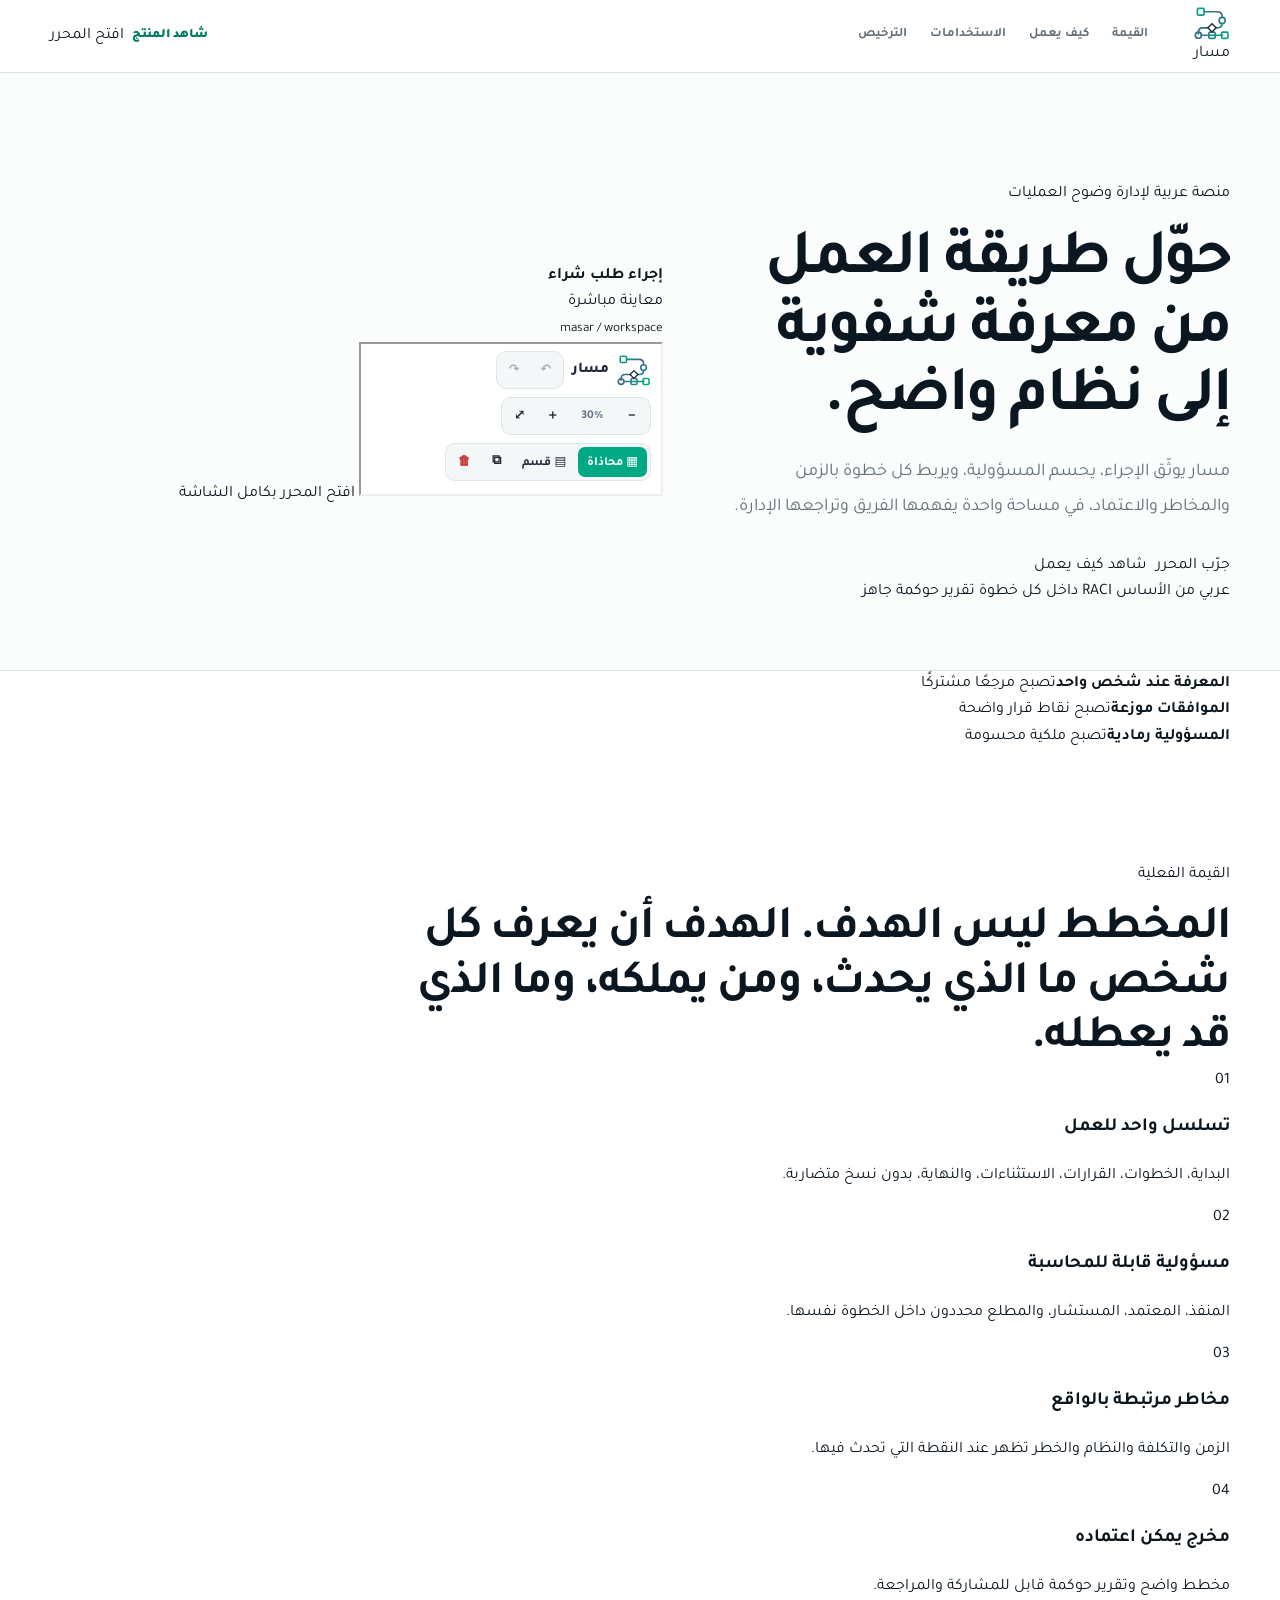
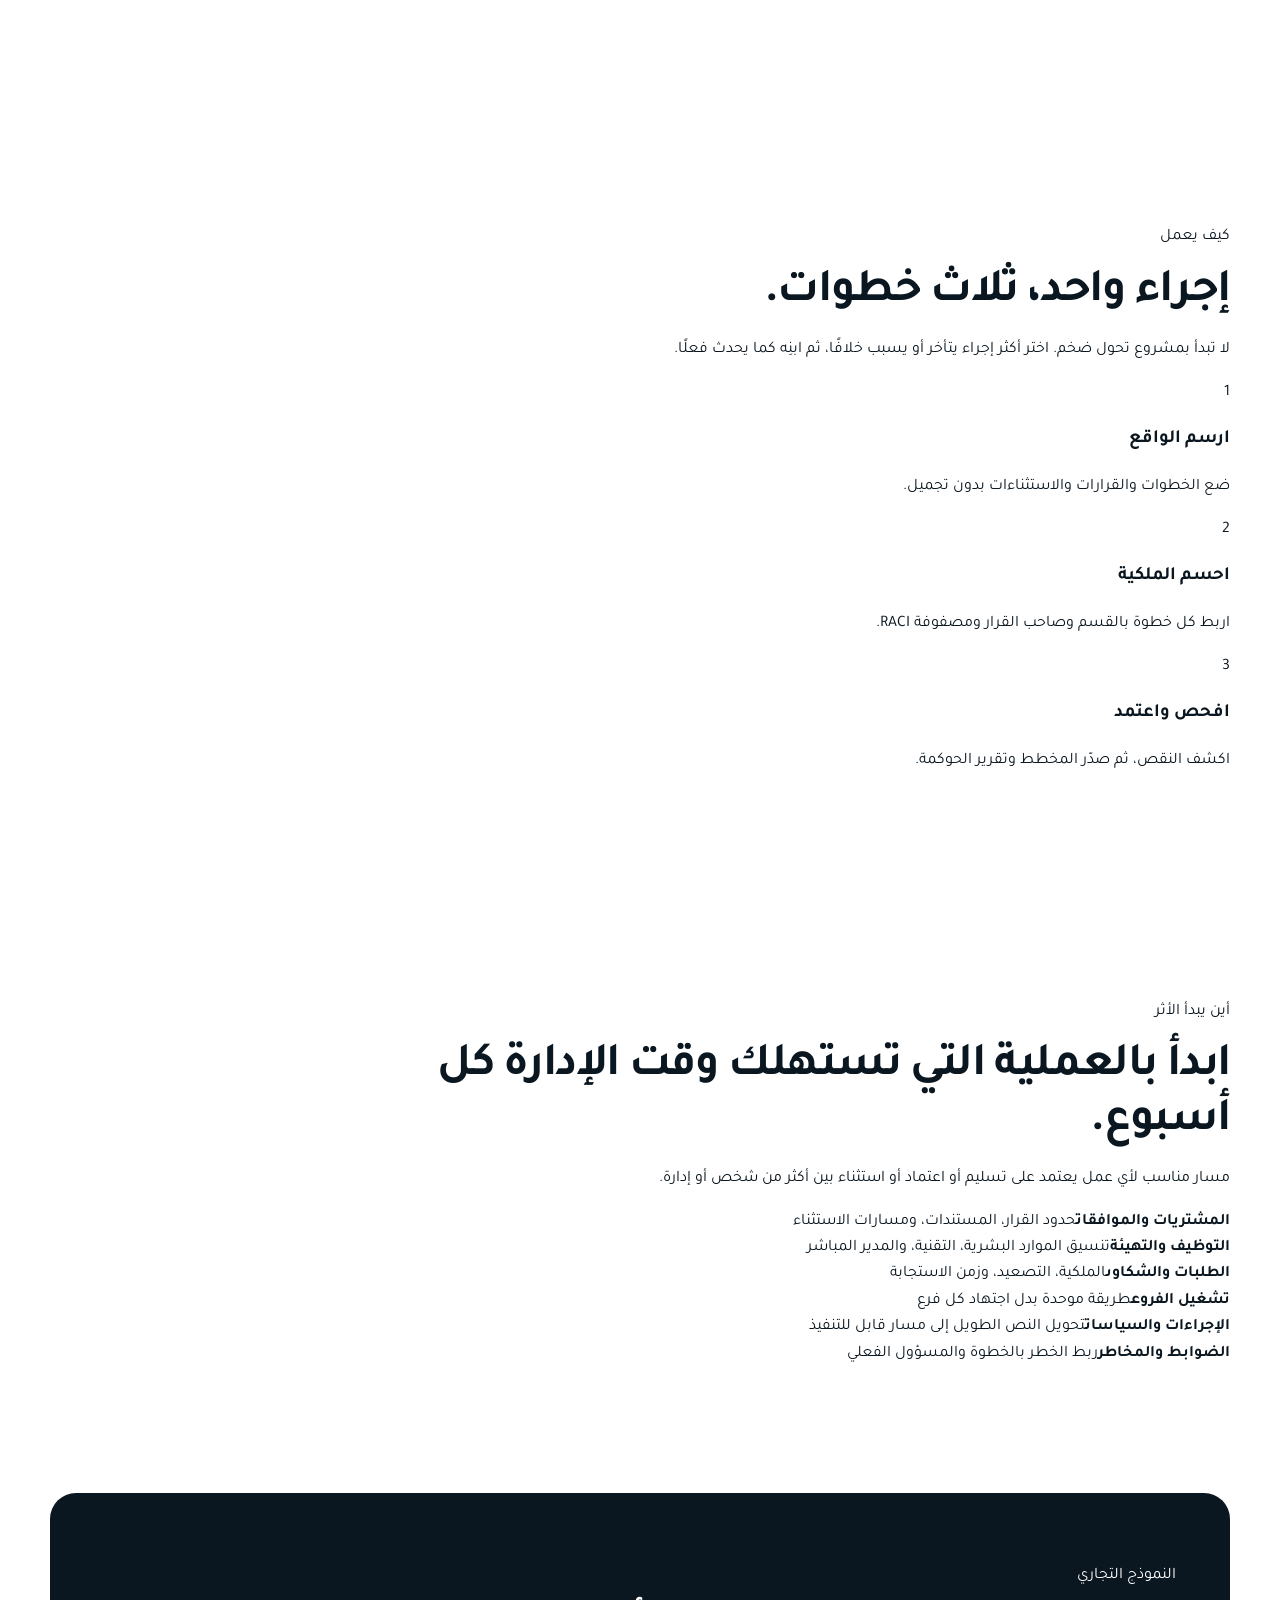
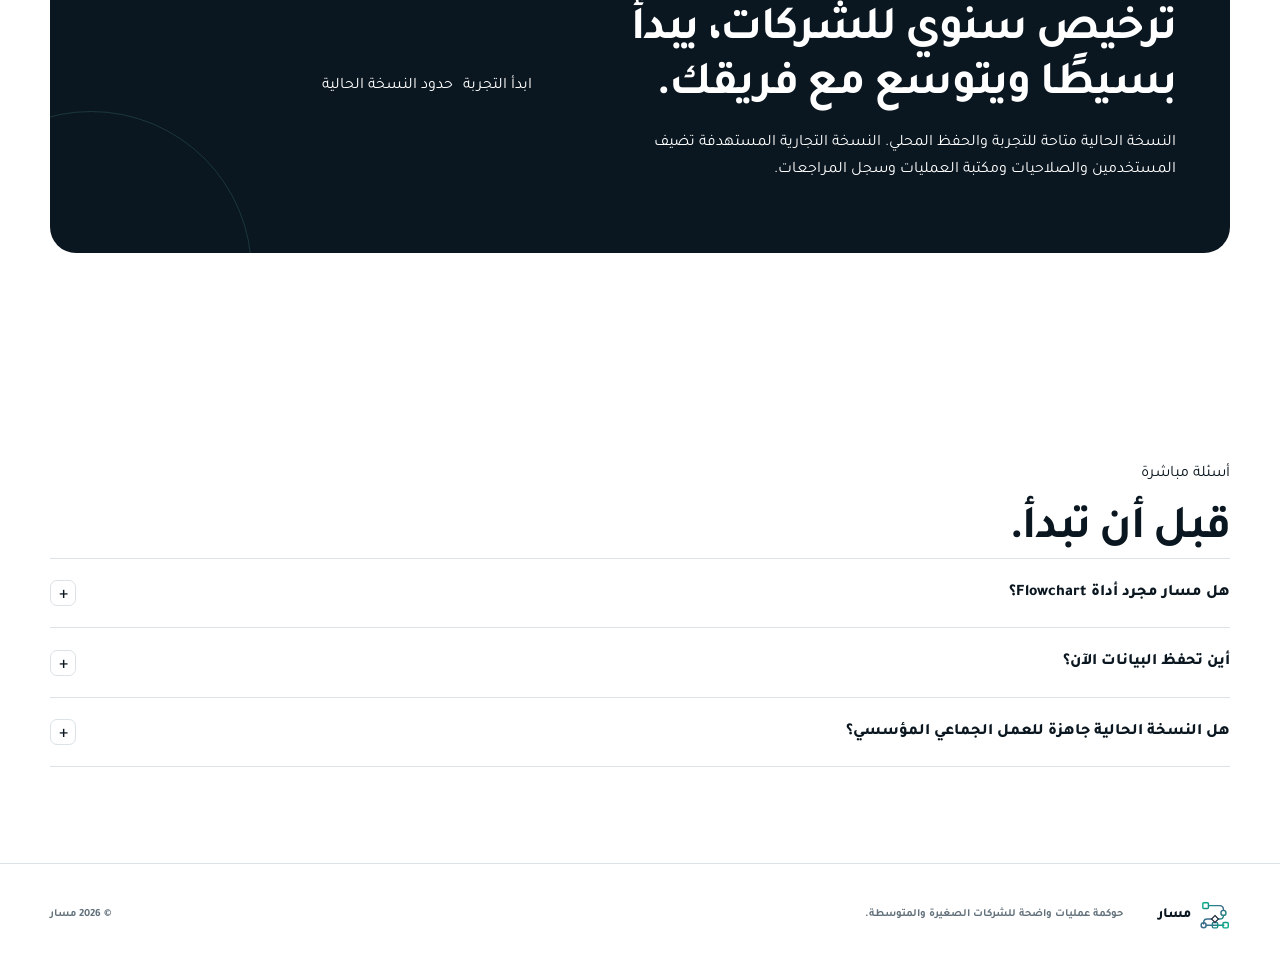
==== commit ffd08547: "Replace landing page with concise product-first layout" ====
--- a/index.html
+++ b/index.html
@@ -3,64 +3,43 @@
 <head>
   <meta charset="utf-8">
   <meta name="viewport" content="width=device-width,initial-scale=1">
-  <meta name="theme-color" content="#0b1720">
-  <meta name="description" content="مسار منصة عربية تساعد الشركات الصغيرة والمتوسطة على توثيق إجراءاتها، حسم المسؤوليات، كشف نقاط التعطل، وإنتاج تقارير حوكمة واضحة.">
+  <meta name="theme-color" content="#f7f8f5">
+  <meta name="description" content="مسار منصة عربية لتوثيق العمليات، حسم المسؤوليات، وربط كل خطوة بالزمن والمخاطر والاعتمادات.">
   <meta name="robots" content="index,follow">
   <meta property="og:type" content="website">
   <meta property="og:locale" content="ar_SA">
-  <meta property="og:title" content="مسار، حوّل طريقة العمل إلى أصل تشغيلي واضح">
-  <meta property="og:description" content="ارسم الإجراء كما يحدث فعلًا، اربط المسؤوليات والمخاطر، واكشف أين يتعطل العمل قبل أن تتوسع المشكلة.">
+  <meta property="og:title" content="مسار، حوّل طريقة العمل إلى نظام واضح">
+  <meta property="og:description" content="وثّق الإجراءات، احسم المسؤوليات، واكشف نقاط التعطل في مخطط واحد قابل للمراجعة.">
   <meta property="og:url" content="https://mansour-cyber.github.io/Masar-Live/">
   <meta property="og:image" content="https://mansour-cyber.github.io/Masar-Live/brand/masar-symbol.svg">
-  <title>مسار | توثيق العمليات والحوكمة للشركات الصغيرة والمتوسطة</title>
+  <title>مسار | توثيق العمليات والحوكمة</title>
   <link rel="canonical" href="https://mansour-cyber.github.io/Masar-Live/">
   <link rel="icon" href="./brand/masar-symbol.svg" type="image/svg+xml">
   <link rel="preconnect" href="https://fonts.googleapis.com">
   <link rel="preconnect" href="https://fonts.gstatic.com" crossorigin>
   <link href="https://fonts.googleapis.com/css2?family=Tajawal:wght@400;500;600;700;800&display=swap" rel="stylesheet">
   <link rel="stylesheet" href="./assets/landing.css">
-  <script type="application/ld+json">
-  {
-    "@context":"https://schema.org",
-    "@type":"SoftwareApplication",
-    "name":"مسار",
-    "applicationCategory":"BusinessApplication",
-    "operatingSystem":"Web",
-    "inLanguage":"ar",
-    "description":"منصة عربية لتوثيق العمليات والإجراءات وربطها بالأقسام والمسؤوليات والمخاطر والتقارير.",
-    "url":"https://mansour-cyber.github.io/Masar-Live/app/"
-  }
-  </script>
 </head>
 <body>
   <a class="skip-link" href="#main">تجاوز إلى المحتوى</a>
 
-  <div class="launch-bar">
-    <div class="container launch-inner">
-      <span><strong>نسخة الإطلاق متاحة الآن</strong>، اختبر مسار على إجراء حقيقي من شركتك.</span>
-      <a href="./app/">فتح المحرر <span aria-hidden="true">←</span></a>
-    </div>
-  </div>
-
   <header class="site-header">
     <div class="container nav">
-      <a class="wordmark" href="./" aria-label="مسار، الصفحة الرئيسية">
+      <a class="brand" href="./" aria-label="مسار، الصفحة الرئيسية">
         <img src="./brand/masar-symbol.svg" alt="">
         <span>مسار</span>
       </a>
 
       <nav class="nav-links" data-nav-links aria-label="التنقل الرئيسي">
-        <a href="#why">لماذا مسار</a>
-        <a href="#diagnosis">شخّص وضعك</a>
-        <a href="#how">كيف يعمل</a>
-        <a href="#product">المنتج</a>
+        <a href="#value">القيمة</a>
+        <a href="#workflow">كيف يعمل</a>
+        <a href="#use-cases">الاستخدامات</a>
         <a href="#license">الترخيص</a>
-        <a href="#faq">الأسئلة</a>
       </nav>
 
       <div class="nav-actions">
-        <a class="btn btn-quiet" href="#product">شاهد المنتج</a>
-        <a class="btn btn-primary" href="./app/">ابدأ التجربة</a>
+        <a class="text-link" href="#product">شاهد المنتج</a>
+        <a class="button button-primary" href="./app/">افتح المحرر</a>
         <button class="menu-toggle" type="button" aria-label="فتح القائمة" aria-expanded="false" data-menu-toggle>☰</button>
       </div>
     </div>
@@ -68,332 +47,155 @@
 
   <main id="main">
     <section class="hero">
-      <div class="hero-grid-pattern" aria-hidden="true"></div>
       <div class="container hero-grid">
         <div class="hero-copy">
-          <p class="eyebrow">تشغيل أوضح، مسؤولية محسومة، حوكمة قابلة للمراجعة</p>
-          <h1>العمل لا يتعطل بسبب نقص الجهد. يتعطل لأن <span>طريقة العمل غير واضحة.</span></h1>
-          <p class="lead">مسار يحوّل الإجراءات المبعثرة بين الموظفين والرسائل والملفات إلى تدفق واحد يوضح الخطوات، المالك، الاعتماد، المخاطر، والزمن.</p>
+          <p class="overline">منصة عربية لإدارة وضوح العمليات</p>
+          <h1>حوّل طريقة العمل من معرفة شفوية إلى نظام واضح.</h1>
+          <p class="lead">مسار يوثّق الإجراء، يحسم المسؤولية، ويربط كل خطوة بالزمن والمخاطر والاعتماد، في مساحة واحدة يفهمها الفريق وتراجعها الإدارة.</p>
           <div class="hero-actions">
-            <a class="btn btn-primary btn-lg" href="./app/">ابنِ أول مسار الآن</a>
-            <a class="btn btn-secondary btn-lg" href="#diagnosis">شخّص المشكلة خلال دقيقة</a>
-          </div>
-          <div class="proof-row" aria-label="مزايا سريعة">
-            <span>واجهة عربية بالكامل</span>
-            <span>لا يحتاج تثبيت</span>
-            <span>الحفظ محلي حاليًا</span>
-            <span>تقرير حوكمة قابل للتصدير</span>
-          </div>
-        </div>
-
-        <div class="hero-product" aria-label="معاينة فعلية لمحرر مسار">
-          <div class="hero-product-head">
+            <a class="button button-primary button-large" href="./app/">جرّب المحرر</a>
+            <a class="button button-secondary button-large" href="#workflow">شاهد كيف يعمل</a>
+          </div>
+          <div class="hero-notes" aria-label="مزايا مختصرة">
+            <span>عربي من الأساس</span>
+            <span>RACI داخل كل خطوة</span>
+            <span>تقرير حوكمة جاهز</span>
+          </div>
+        </div>
+
+        <div class="product-stage" id="product" aria-label="معاينة مباشرة لمحرر مسار">
+          <div class="stage-head">
             <div>
-              <span class="status-dot"></span>
-              <strong>مسار طلب شراء</strong>
+              <span class="stage-mark"></span>
+              <strong>إجراء طلب شراء</strong>
             </div>
-            <span class="live-label">منتج فعلي</span>
-          </div>
-          <div class="product-shell">
-            <div class="shell-bar">
-              <span class="shell-dot"></span><span class="shell-dot"></span><span class="shell-dot"></span>
-              <span class="shell-url">masar / workspace</span>
+            <span>معاينة مباشرة</span>
+          </div>
+          <div class="stage-browser">
+            <div class="browser-bar">
+              <span></span><span></span><span></span>
+              <small>masar / workspace</small>
             </div>
             <iframe src="./app/" title="معاينة محرر مسار" loading="eager" tabindex="-1"></iframe>
-            <div class="preview-overlay"><a class="btn btn-dark" href="./app/">افتح المحرر بكامل الشاشة</a></div>
-          </div>
-          <div class="hero-result-row">
-            <div><span>الخطوات</span><strong>موثقة</strong></div>
-            <div><span>المسؤوليات</span><strong>محسومة</strong></div>
-            <div><span>المخاطر</span><strong>ظاهرة</strong></div>
-          </div>
-        </div>
-      </div>
-    </section>
-
-    <section class="audience-strip" aria-label="الإدارات المستفيدة">
-      <div class="container audience-row">
-        <span class="audience-title">مصمم للعمل بين الإدارات</span>
-        <span>التشغيل</span><span>الجودة</span><span>الموارد البشرية</span><span>المالية</span><span>خدمة العملاء</span><span>الامتثال</span>
-      </div>
-    </section>
-
-    <section class="section" id="why">
+            <a class="stage-open" href="./app/">افتح المحرر بكامل الشاشة</a>
+          </div>
+        </div>
+      </div>
+    </section>
+
+    <section class="signal-strip" aria-label="المشكلة التي يحلها مسار">
+      <div class="container signal-grid">
+        <div><strong>المعرفة عند شخص واحد</strong><span>تصبح مرجعًا مشتركًا</span></div>
+        <div><strong>الموافقات موزعة</strong><span>تصبح نقاط قرار واضحة</span></div>
+        <div><strong>المسؤولية رمادية</strong><span>تصبح ملكية محسومة</span></div>
+      </div>
+    </section>
+
+    <section class="section" id="value">
+      <div class="container split-section">
+        <div class="section-intro">
+          <p class="overline">القيمة الفعلية</p>
+          <h2>المخطط ليس الهدف. الهدف أن يعرف كل شخص ما الذي يحدث، ومن يملكه، وما الذي قد يعطله.</h2>
+        </div>
+        <div class="value-list">
+          <article>
+            <span>01</span>
+            <div><h3>تسلسل واحد للعمل</h3><p>البداية، الخطوات، القرارات، الاستثناءات، والنهاية، بدون نسخ متضاربة.</p></div>
+          </article>
+          <article>
+            <span>02</span>
+            <div><h3>مسؤولية قابلة للمحاسبة</h3><p>المنفذ، المعتمد، المستشار، والمطلع محددون داخل الخطوة نفسها.</p></div>
+          </article>
+          <article>
+            <span>03</span>
+            <div><h3>مخاطر مرتبطة بالواقع</h3><p>الزمن والتكلفة والنظام والخطر تظهر عند النقطة التي تحدث فيها.</p></div>
+          </article>
+          <article>
+            <span>04</span>
+            <div><h3>مخرج يمكن اعتماده</h3><p>مخطط واضح وتقرير حوكمة قابل للمشاركة والمراجعة.</p></div>
+          </article>
+        </div>
+      </div>
+    </section>
+
+    <section class="section workflow-section" id="workflow">
       <div class="container">
-        <div class="section-head reveal">
-          <div>
-            <p class="kicker">المشكلة التي تكلفك كل يوم</p>
-            <h2>عندما تكون العملية في رأس شخص، شركتك لا تملك عملية. تملك نقطة اعتماد خطرة.</h2>
-          </div>
-          <p class="desc">التأخير والتكرار وتضارب المسؤوليات ليست مشاكل منفصلة. غالبًا هي نتيجة واحدة، لا يوجد مرجع تشغيلي يشرح كيف ينتقل العمل من البداية إلى النهاية.</p>
-        </div>
-
-        <div class="cost-grid">
-          <article class="cost-card reveal">
-            <span class="cost-index">01</span>
-            <h3>الموافقات تتحول إلى مطاردة</h3>
-            <p>لا أحد يعرف من يملك القرار، وما المطلوب قبل انتقال الطلب للمرحلة التالية.</p>
-            <span class="cost-impact">الأثر، تأخير وتراكم</span>
-          </article>
-          <article class="cost-card reveal">
-            <span class="cost-index">02</span>
-            <h3>كل موظف ينفذ بطريقته</h3>
-            <p>نفس الخدمة تخرج بنتائج مختلفة لأن الإجراء قائم على الخبرة الشخصية.</p>
-            <span class="cost-impact">الأثر، تفاوت وأخطاء</span>
-          </article>
-          <article class="cost-card reveal">
-            <span class="cost-index">03</span>
-            <h3>المسؤولية تظهر بعد المشكلة</h3>
-            <p>تبدأ الأسئلة بعد التعطل، بدل أن تكون الملكية والاعتمادات محددة مسبقًا.</p>
-            <span class="cost-impact">الأثر، خلافات وتصعيد</span>
-          </article>
-          <article class="cost-card reveal">
-            <span class="cost-index">04</span>
-            <h3>النمو يضاعف الفوضى</h3>
-            <p>كل فرع أو موظف جديد يضيف نسخة مختلفة من طريقة العمل نفسها.</p>
-            <span class="cost-impact">الأثر، توسع غير منضبط</span>
-          </article>
-        </div>
-      </div>
-    </section>
-
-    <section class="section section-dark" id="diagnosis">
-      <div class="container diagnosis-grid">
-        <div class="diagnosis-copy reveal">
-          <p class="kicker kicker-light">تشخيص تشغيلي سريع</p>
-          <h2>هل شركتك تحتاج مسار الآن؟</h2>
-          <p>حدد العبارات التي تحدث فعلًا في شركتك. النتيجة ليست تقريرًا استشاريًا، لكنها تكشف إن كانت المشكلة عرضية أو أصبحت نمط تشغيل.</p>
-          <div class="diagnosis-result" data-diagnosis-result aria-live="polite">
-            <span>النتيجة الحالية</span>
-            <strong>لم تبدأ التشخيص بعد</strong>
-            <p>اختر أي عبارة تنطبق على واقع العمل.</p>
-          </div>
-        </div>
-
-        <div class="diagnosis-list reveal" data-diagnosis-list>
-          <button type="button" class="diagnosis-item" aria-pressed="false">
-            <span class="check-box" aria-hidden="true"></span>
-            <span><strong>إجراء مهم يعتمد على موظف واحد</strong><small>غيابه يوقف العمل أو يفتح باب الاجتهاد.</small></span>
-          </button>
-          <button type="button" class="diagnosis-item" aria-pressed="false">
-            <span class="check-box" aria-hidden="true"></span>
-            <span><strong>الموافقات موزعة بين البريد وواتساب</strong><small>لا يوجد سجل واحد يوضح القرار وسياقه.</small></span>
-          </button>
-          <button type="button" class="diagnosis-item" aria-pressed="false">
-            <span class="check-box" aria-hidden="true"></span>
-            <span><strong>نفس الأخطاء تتكرر</strong><small>المعالجة تحدث كل مرة، لكن أصل الخلل لا يتغير.</small></span>
-          </button>
-          <button type="button" class="diagnosis-item" aria-pressed="false">
-            <span class="check-box" aria-hidden="true"></span>
-            <span><strong>تدريب الموظف الجديد طويل ومربك</strong><small>المعرفة تنتقل شفهيًا ولا يوجد مرجع واضح.</small></span>
-          </button>
-          <button type="button" class="diagnosis-item" aria-pressed="false">
-            <span class="check-box" aria-hidden="true"></span>
-            <span><strong>الأدوار تتداخل بين الإدارات</strong><small>التسليمات والاعتمادات وحدود القرار غير محسومة.</small></span>
-          </button>
-          <button type="button" class="diagnosis-item" aria-pressed="false">
-            <span class="check-box" aria-hidden="true"></span>
-            <span><strong>التقارير تبدأ بجمع المعلومات</strong><small>وقت المراجعة يضيع في اكتشاف كيف تعمل العملية أصلًا.</small></span>
-          </button>
-        </div>
-      </div>
-    </section>
-
-    <section class="section" id="how">
-      <div class="container">
-        <div class="section-head reveal">
-          <div>
-            <p class="kicker">من الواقع إلى أصل تشغيلي</p>
-            <h2>لا تبدأ بمشروع تحول ضخم. ابدأ بإجراء واحد يؤلمك.</h2>
-          </div>
-          <p class="desc">مسار مصمم ليجعل التوثيق عمليًا، ليس تمرينًا نظريًا. ابنِ الواقع كما يحدث، ثم أضف المسؤولية والحوكمة، وبعدها حسّن ما ظهر أمامك.</p>
-        </div>
-
-        <div class="steps">
-          <article class="step reveal" data-step="01">
-            <span class="step-time">10 دقائق</span>
-            <h3>ارسم الإجراء كما يحدث فعلًا</h3>
-            <p>ابدأ من الطلب، أضف الخطوات والقرارات والاستثناءات حتى تصل للنهاية.</p>
-          </article>
-          <article class="step reveal" data-step="02">
-            <span class="step-time">حسم الملكية</span>
-            <h3>اربط كل خطوة بصاحبها</h3>
-            <p>حدد القسم، المنفذ، المعتمد، المستشار، والمطلع باستخدام RACI.</p>
-          </article>
-          <article class="step reveal" data-step="03">
-            <span class="step-time">كشف التعطل</span>
-            <h3>أظهر الزمن والتكلفة والمخاطر</h3>
-            <p>لا تدفن المخاطر في ملف منفصل، اربطها بالنقطة التي تحدث عندها.</p>
-          </article>
-          <article class="step reveal" data-step="04">
-            <span class="step-time">قرار واضح</span>
-            <h3>افحص وصدّر وراجع</h3>
-            <p>اكتشف النقص، ثم صدّر مخططًا وتقرير حوكمة يمكن مناقشته واعتماده.</p>
-          </article>
-        </div>
-      </div>
-    </section>
-
-    <section class="section section-soft">
-      <div class="container outcome-grid">
-        <div class="outcome-copy reveal">
-          <p class="kicker">النتيجة التي تشتريها</p>
-          <h2>أنت لا تشتري رسمة. أنت تشتري وضوحًا تشغيليًا.</h2>
-          <p>الرسم مجرد وسيلة. القيمة الحقيقية أن يستطيع المدير والموظف والمراجع النظر إلى نفس الإجراء وفهم ما يحدث ومن يملك كل قرار.</p>
-          <a class="text-link" href="./app/">جرّب ذلك على إجراء حقيقي <span aria-hidden="true">←</span></a>
-        </div>
-        <div class="outcome-list reveal">
-          <div class="outcome-row"><span>قبل</span><p>“اسأل فلان، هو يعرف الطريقة.”</p><strong>بعد</strong><p>مرجع واحد يشرح التسلسل والملكية.</p></div>
-          <div class="outcome-row"><span>قبل</span><p>الموافقة تنتظر بلا تفسير.</p><strong>بعد</strong><p>القرار وصاحبه وشروطه ظاهرة.</p></div>
-          <div class="outcome-row"><span>قبل</span><p>الخطأ يتكرر ثم يُعالج يدويًا.</p><strong>بعد</strong><p>نقطة الخلل مرتبطة بالخطوة والمخاطر.</p></div>
-          <div class="outcome-row"><span>قبل</span><p>كل فرع يبني طريقته الخاصة.</p><strong>بعد</strong><p>إجراء موحد قابل للتطوير والمراجعة.</p></div>
-        </div>
-      </div>
-    </section>
-
-    <section class="section" id="capabilities">
-      <div class="container">
-        <div class="section-head reveal">
-          <div>
-            <p class="kicker">قدرات مبنية للعمل الحقيقي</p>
-            <h2>كل عنصر في مسار يجيب عن سؤال إداري مباشر.</h2>
-          </div>
-          <p class="desc">من ينفذ؟ من يعتمد؟ ما النظام المستخدم؟ أين المخاطر؟ كم يستغرق؟ وما الذي يمنع المسار من الوصول إلى نهايته؟</p>
-        </div>
-
-        <div class="capability-grid">
-          <article class="capability reveal"><div class="icon-box"><svg viewBox="0 0 24 24" aria-hidden="true"><rect x="3" y="3" width="6" height="6" rx="1"/><rect x="15" y="15" width="6" height="6" rx="1"/><path d="M9 6h5a4 4 0 0 1 4 4v5"/></svg></div><h3>محرر تدفق عربي</h3><p>ابنِ العمليات والقرارات والاستثناءات في واجهة RTL مصممة للمستخدم العربي.</p><span>السؤال، ماذا يحدث؟</span></article>
-          <article class="capability reveal"><div class="icon-box"><svg viewBox="0 0 24 24" aria-hidden="true"><rect x="3" y="4" width="18" height="16" rx="2"/><path d="M3 9h18M9 9v11"/></svg></div><h3>أقسام ومسارات سباحة</h3><p>قسّم الإجراء حسب الإدارات حتى تظهر نقاط التسليم والاعتماد بوضوح.</p><span>السؤال، أين ينتقل العمل؟</span></article>
-          <article class="capability reveal"><div class="icon-box"><svg viewBox="0 0 24 24" aria-hidden="true"><circle cx="8" cy="8" r="3"/><circle cx="17" cy="7" r="2"/><path d="M3 20c0-3 2-6 5-6s5 3 5 6M14 14c3 0 5 2 5 5"/></svg></div><h3>مصفوفة RACI</h3><p>حدد المنفذ والمعتمد والمستشار والمطلع لكل خطوة، بدون مسؤولية رمادية.</p><span>السؤال، من يملكها؟</span></article>
-          <article class="capability reveal"><div class="icon-box"><svg viewBox="0 0 24 24" aria-hidden="true"><path d="M12 3 3 20h18L12 3Z"/><path d="M12 9v5M12 17h.01"/></svg></div><h3>مخاطر وزمن وتكلفة</h3><p>اربط الأثر التشغيلي بالخطوة نفسها بدل دفنه في جداول منفصلة.</p><span>السؤال، أين نخسر؟</span></article>
-          <article class="capability reveal"><div class="icon-box"><svg viewBox="0 0 24 24" aria-hidden="true"><path d="m5 12 4 4L19 6"/><circle cx="12" cy="12" r="9"/></svg></div><h3>فحص سلامة العملية</h3><p>اكشف العناصر المعلقة، نقص المسؤوليات، والطرق التي لا تصل إلى نهاية.</p><span>السؤال، ما الناقص؟</span></article>
-          <article class="capability reveal"><div class="icon-box"><svg viewBox="0 0 24 24" aria-hidden="true"><path d="M5 3h10l4 4v14H5z"/><path d="M15 3v5h5M8 13h8M8 17h6"/></svg></div><h3>تقرير حوكمة</h3><p>حوّل الرسم إلى مخرج مفهوم للإدارة والمراجعة والتسليم والتدقيق.</p><span>السؤال، ماذا نعتمد؟</span></article>
-        </div>
-      </div>
-    </section>
-
-    <section class="section product-section" id="product">
-      <div class="container">
-        <div class="section-head reveal">
-          <div>
-            <p class="kicker">المنتج أمامك، لا صورة دعائية</p>
-            <h2>اختبر مسار على أكثر إجراء يرهق فريقك.</h2>
-          </div>
-          <p class="desc">افتح خصائص أي خطوة، أضف قسمًا، اربط المسؤوليات، ثم شغّل الفحص. المعاينة أدناه هي المنتج الفعلي وليست نموذجًا مصورًا.</p>
-        </div>
-
-        <div class="product-proof reveal">
-          <div class="product-frame">
-            <div class="shell-bar"><span class="shell-dot"></span><span class="shell-dot"></span><span class="shell-dot"></span><span class="shell-url">live product</span></div>
-            <iframe src="./app/" title="تجربة مباشرة لمحرر مسار" loading="lazy"></iframe>
-          </div>
-          <aside class="product-side">
-            <p class="kicker kicker-light">ابدأ بهذا الاختبار</p>
-            <h3>اختر إجراءً يتكرر، يتأخر، أو يسبب خلافًا بين إدارتين.</h3>
-            <p>لا تستخدم مثالًا مثاليًا. ابنِ الواقع كما هو، وستعرف بسرعة أين ينقص التسلسل وأين تتداخل المسؤولية.</p>
-            <ul>
-              <li>لا يتطلب تثبيت برنامج.</li>
-              <li>الحفظ محلي داخل المتصفح في النسخة الحالية.</li>
-              <li>استيراد وتصدير ملف المشروع بصيغة JSON.</li>
-              <li>تصدير المخطط وتقرير الحوكمة.</li>
-            </ul>
-            <a class="btn btn-primary btn-lg" href="./app/">ابدأ بمسار فارغ</a>
-          </aside>
-        </div>
-      </div>
-    </section>
-
-    <section class="section" id="uses">
-      <div class="container">
-        <div class="section-head reveal">
-          <div>
-            <p class="kicker">حالات استخدام تدفع ثمنها الشركات يوميًا</p>
-            <h2>حيث يوجد تسليم أو اعتماد أو استثناء، يوجد مسار يستحق التوثيق.</h2>
-          </div>
-          <p class="desc">ابدأ بالعملية الأعلى احتكاكًا، ثم ابنِ مكتبة عمليات شركتك تدريجيًا بدل محاولة توثيق كل شيء دفعة واحدة.</p>
-        </div>
-
-        <div class="use-grid">
-          <article class="use-card reveal"><span class="tag">التشغيل</span><h3>تشغيل الفروع والخدمات</h3><p>وحّد خطوات التنفيذ والاستثناءات بدل اختلاف الطريقة من فرع إلى آخر.</p><a href="./app/">ابدأ بهذا المسار ←</a></article>
-          <article class="use-card reveal"><span class="tag">خدمة العملاء</span><h3>معالجة الطلبات والشكاوى</h3><p>اعرف أين ينتقل الطلب، ومن يملك القرار، ومتى يصبح التأخير تصعيدًا.</p><a href="./app/">ابدأ بهذا المسار ←</a></article>
-          <article class="use-card reveal"><span class="tag">الموارد البشرية</span><h3>التوظيف والتهيئة والمغادرة</h3><p>اربط الموارد البشرية وتقنية المعلومات والمدير المباشر في مسار واحد.</p><a href="./app/">ابدأ بهذا المسار ←</a></article>
-          <article class="use-card reveal"><span class="tag">المالية</span><h3>المشتريات والموافقات</h3><p>وثّق حدود القرار ومسارات الاستثناء والمستندات المطلوبة لكل مرحلة.</p><a href="./app/">ابدأ بهذا المسار ←</a></article>
-          <article class="use-card reveal"><span class="tag">الجودة</span><h3>الإجراءات والسياسات</h3><p>حوّل النصوص الطويلة إلى تدفق عملي يمكن مراجعته وتحديثه.</p><a href="./app/">ابدأ بهذا المسار ←</a></article>
-          <article class="use-card reveal"><span class="tag">الامتثال</span><h3>الضوابط والمخاطر</h3><p>اربط الخطر بالخطوة والمسؤول بدل تقييم عام منفصل عن التنفيذ.</p><a href="./app/">ابدأ بهذا المسار ←</a></article>
+        <div class="section-heading compact">
+          <p class="overline">كيف يعمل</p>
+          <h2>إجراء واحد، ثلاث خطوات.</h2>
+          <p>لا تبدأ بمشروع تحول ضخم. اختر أكثر إجراء يتأخر أو يسبب خلافًا، ثم ابنِه كما يحدث فعلًا.</p>
+        </div>
+        <div class="workflow-grid">
+          <article>
+            <span class="workflow-number">1</span>
+            <h3>ارسم الواقع</h3>
+            <p>ضع الخطوات والقرارات والاستثناءات بدون تجميل.</p>
+          </article>
+          <article>
+            <span class="workflow-number">2</span>
+            <h3>احسم الملكية</h3>
+            <p>اربط كل خطوة بالقسم وصاحب القرار ومصفوفة RACI.</p>
+          </article>
+          <article>
+            <span class="workflow-number">3</span>
+            <h3>افحص واعتمد</h3>
+            <p>اكشف النقص، ثم صدّر المخطط وتقرير الحوكمة.</p>
+          </article>
+        </div>
+      </div>
+    </section>
+
+    <section class="section" id="use-cases">
+      <div class="container use-layout">
+        <div class="section-intro narrow">
+          <p class="overline">أين يبدأ الأثر</p>
+          <h2>ابدأ بالعملية التي تستهلك وقت الإدارة كل أسبوع.</h2>
+          <p>مسار مناسب لأي عمل يعتمد على تسليم أو اعتماد أو استثناء بين أكثر من شخص أو إدارة.</p>
+        </div>
+        <div class="use-table">
+          <div><strong>المشتريات والموافقات</strong><span>حدود القرار، المستندات، ومسارات الاستثناء</span></div>
+          <div><strong>التوظيف والتهيئة</strong><span>تنسيق الموارد البشرية، التقنية، والمدير المباشر</span></div>
+          <div><strong>الطلبات والشكاوى</strong><span>الملكية، التصعيد، وزمن الاستجابة</span></div>
+          <div><strong>تشغيل الفروع</strong><span>طريقة موحدة بدل اجتهاد كل فرع</span></div>
+          <div><strong>الإجراءات والسياسات</strong><span>تحويل النص الطويل إلى مسار قابل للتنفيذ</span></div>
+          <div><strong>الضوابط والمخاطر</strong><span>ربط الخطر بالخطوة والمسؤول الفعلي</span></div>
         </div>
       </div>
     </section>
 
     <section class="section license-section" id="license">
-      <div class="container license-panel reveal">
-        <div class="license-copy">
-          <span class="license-badge">النموذج التجاري المخطط</span>
-          <h2>ترخيص سنوي واضح، بدل مشروع استشاري مفتوح لا ينتهي.</h2>
-          <p>النسخة الحالية متاحة للتجربة والحفظ المحلي. عند الإطلاق التجاري، سيُطرح مسار للشركات باشتراك سنوي يتدرج حسب حجم الفريق واحتياجات الحوكمة والتعاون.</p>
-          <div class="license-actions">
-            <a class="btn btn-primary btn-lg" href="./app/">ابدأ التجربة الحالية</a>
-            <a class="btn btn-dark-outline btn-lg" href="#faq">اعرف حدود النسخة الحالية</a>
-          </div>
-        </div>
-        <div class="license-includes">
-          <p>النسخة التجارية المستهدفة</p>
-          <ul>
-            <li><span>01</span><strong>مساحة عمل خاصة بالشركة</strong></li>
-            <li><span>02</span><strong>مستخدمون وصلاحيات واعتمادات</strong></li>
-            <li><span>03</span><strong>مكتبة مركزية للعمليات</strong></li>
-            <li><span>04</span><strong>سجل تغييرات ومراجعات</strong></li>
-            <li><span>05</span><strong>تحديثات ودعم ضمن الترخيص</strong></li>
-          </ul>
-          <small>هذه قدرات مستهدفة للنسخة التجارية وليست جميعها متاحة في نسخة الإطلاق الحالية.</small>
-        </div>
-      </div>
-    </section>
-
-    <section class="section section-soft" id="faq">
-      <div class="container faq">
-        <div class="reveal">
-          <p class="kicker">أسئلة قبل التجربة</p>
-          <h2>الجواب المباشر، بدون كلام تسويقي فارغ.</h2>
-        </div>
-        <div class="faq-list reveal">
+      <div class="container license-panel">
+        <div>
+          <p class="overline light">النموذج التجاري</p>
+          <h2>ترخيص سنوي للشركات، يبدأ بسيطًا ويتوسع مع فريقك.</h2>
+          <p>النسخة الحالية متاحة للتجربة والحفظ المحلي. النسخة التجارية المستهدفة تضيف المستخدمين والصلاحيات ومكتبة العمليات وسجل المراجعات.</p>
+        </div>
+        <div class="license-actions">
+          <a class="button button-primary button-large" href="./app/">ابدأ التجربة</a>
+          <a class="button button-dark button-large" href="#faq">حدود النسخة الحالية</a>
+        </div>
+      </div>
+    </section>
+
+    <section class="section faq-section" id="faq">
+      <div class="container faq-layout">
+        <div>
+          <p class="overline">أسئلة مباشرة</p>
+          <h2>قبل أن تبدأ.</h2>
+        </div>
+        <div class="faq-list">
           <div class="faq-item">
-            <button class="faq-question" type="button" aria-expanded="false"><span>هل مسار مجرد أداة رسم Flowchart؟</span><span>+</span></button>
-            <div class="faq-answer">لا. الرسم هو الواجهة البصرية، لكن القيمة الأساسية هي ربط كل خطوة بالقسم والمالك وRACI والنظام والزمن والتكلفة والمخاطر، ثم فحص المسار وتصدير تقرير الحوكمة.</div>
+            <button class="faq-question" type="button" aria-expanded="false"><span>هل مسار مجرد أداة Flowchart؟</span><span>+</span></button>
+            <div class="faq-answer">لا. الرسم هو الواجهة، لكن القيمة في ربط كل خطوة بالقسم والمالك وRACI والزمن والتكلفة والمخاطر، ثم فحص المسار وتصدير تقرير الحوكمة.</div>
           </div>
           <div class="faq-item">
-            <button class="faq-question" type="button" aria-expanded="false"><span>هل يناسب شركة صغيرة لا تملك إدارة جودة؟</span><span>+</span></button>
-            <div class="faq-answer">نعم. مدير التشغيل أو الموارد البشرية أو خدمة العملاء يستطيع البدء بإجراء واحد متكرر أو متعثر، بدون تأسيس برنامج حوكمة كامل من اليوم الأول.</div>
+            <button class="faq-question" type="button" aria-expanded="false"><span>أين تحفظ البيانات الآن؟</span><span>+</span></button>
+            <div class="faq-answer">الحفظ يعمل محليًا داخل المتصفح في النسخة الحالية، ويمكن تصدير ملف JSON كنسخة احتياطية وفتحه لاحقًا.</div>
           </div>
           <div class="faq-item">
-            <button class="faq-question" type="button" aria-expanded="false"><span>أين تحفظ بياناتي في النسخة الحالية؟</span><span>+</span></button>
-            <div class="faq-answer">الحفظ والجلسات تعمل محليًا داخل متصفحك في النسخة الحالية. يمكنك تصدير ملف JSON كنسخة احتياطية وفتحه لاحقًا.</div>
-          </div>
-          <div class="faq-item">
-            <button class="faq-question" type="button" aria-expanded="false"><span>هل أستطيع مشاركة النتائج مع الإدارة؟</span><span>+</span></button>
-            <div class="faq-answer">نعم. يمكنك تصدير المخطط بصيغ PNG وSVG، وتصدير تقرير حوكمة يعرض الأقسام والمسؤوليات والزمن والتكلفة والمخاطر.</div>
-          </div>
-          <div class="faq-item">
-            <button class="faq-question" type="button" aria-expanded="false"><span>هل النسخة الحالية جاهزة للاستخدام المؤسسي الجماعي؟</span><span>+</span></button>
-            <div class="faq-answer">لا، وليس من الصحيح ادعاء ذلك. النسخة الحالية Local-first ومناسبة للتجربة وبناء العمليات وتصديرها. المستخدمون والتعاون السحابي والصلاحيات ضمن النسخة التجارية المستهدفة.</div>
-          </div>
-          <div class="faq-item">
-            <button class="faq-question" type="button" aria-expanded="false"><span>كيف سيكون تسعير مسار؟</span><span>+</span></button>
-            <div class="faq-answer">النموذج المخطط هو ترخيص سنوي للشركات، يتدرج حسب عدد المستخدمين وخصائص التعاون والحوكمة. لم تُعلن أسعار نهائية بعد، والنسخة الحالية متاحة للتجربة.</div>
-          </div>
-        </div>
-      </div>
-    </section>
-
-    <section class="final-cta">
-      <div class="container cta-box reveal">
-        <div>
-          <p class="kicker kicker-light">لا تبدأ من الشكل، ابدأ من الجرح</p>
-          <h2>خذ أكثر إجراء يستهلك وقت فريقك، وابنه الآن كما يحدث فعلًا.</h2>
-          <p>خلال جلسة واحدة ستعرف هل المشكلة في التسلسل، المسؤولية، الاعتماد، أو غياب المعلومات.</p>
-        </div>
-        <div class="cta-actions">
-          <a class="btn btn-primary btn-lg" href="./app/">ابدأ التجربة المجانية</a>
-          <a class="btn btn-dark-outline btn-lg" href="#diagnosis">أعد التشخيص</a>
+            <button class="faq-question" type="button" aria-expanded="false"><span>هل النسخة الحالية جاهزة للعمل الجماعي المؤسسي؟</span><span>+</span></button>
+            <div class="faq-answer">لا. النسخة الحالية مناسبة للتجربة وبناء العمليات وتصديرها. المستخدمون والصلاحيات والتعاون السحابي ضمن النسخة التجارية المستهدفة.</div>
+          </div>
         </div>
       </div>
     </section>
@@ -401,16 +203,11 @@
 
   <footer class="site-footer">
     <div class="container footer-grid">
-      <a class="footer-brand" href="./"><img src="./brand/masar-symbol.svg" alt=""><span>مسار</span></a>
-      <div class="footer-links"><a href="#why">لماذا مسار</a><a href="#product">المنتج</a><a href="#license">الترخيص</a><a href="#faq">الأسئلة</a></div>
-      <div class="footer-note">نسخة إطلاق تجريبية، الحفظ محلي في المتصفح، © <span data-year></span> مسار</div>
+      <a class="brand footer-brand" href="./"><img src="./brand/masar-symbol.svg" alt=""><span>مسار</span></a>
+      <p>حوكمة عمليات واضحة للشركات الصغيرة والمتوسطة.</p>
+      <span>© <span data-year></span> مسار</span>
     </div>
   </footer>
-
-  <div class="mobile-cta" data-mobile-cta>
-    <span>حوّل إجراءك إلى مسار واضح</span>
-    <a class="btn btn-primary" href="./app/">ابدأ الآن</a>
-  </div>
 
   <script src="./assets/landing.js"></script>
 </body>
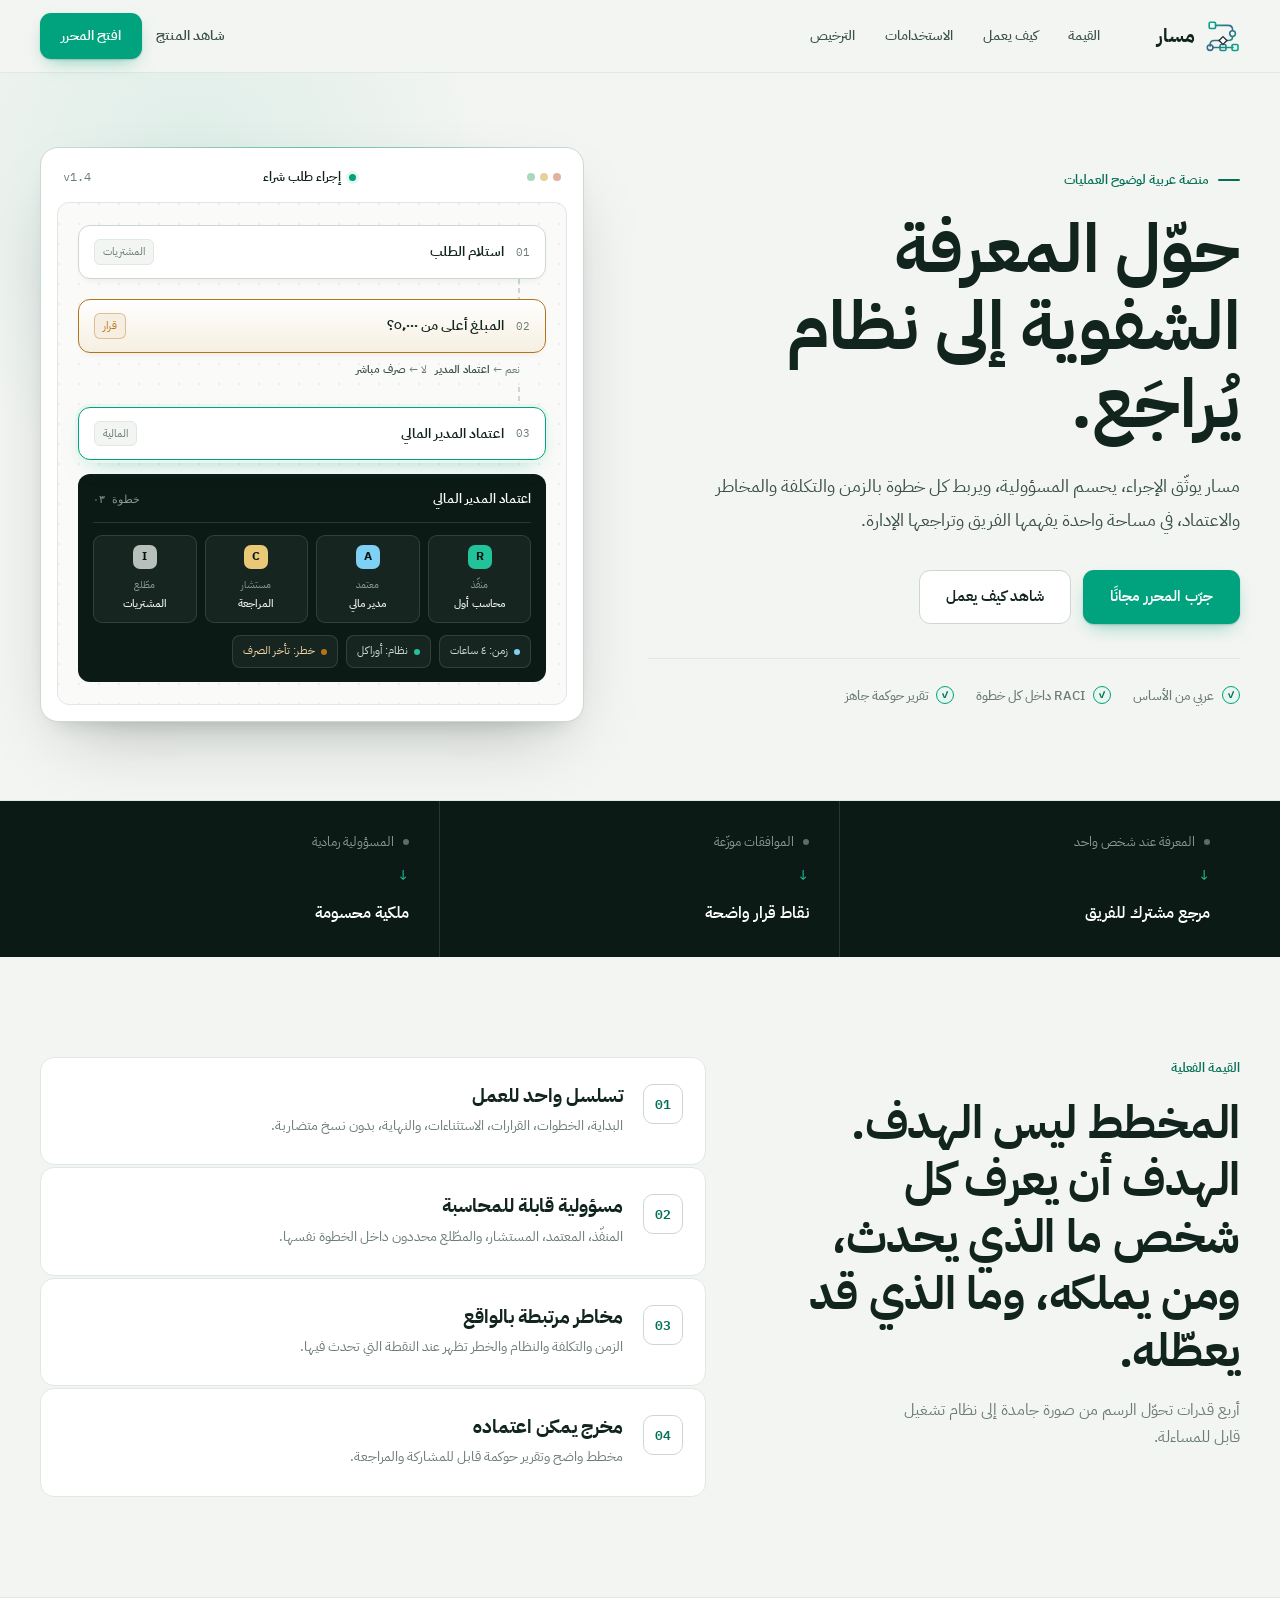
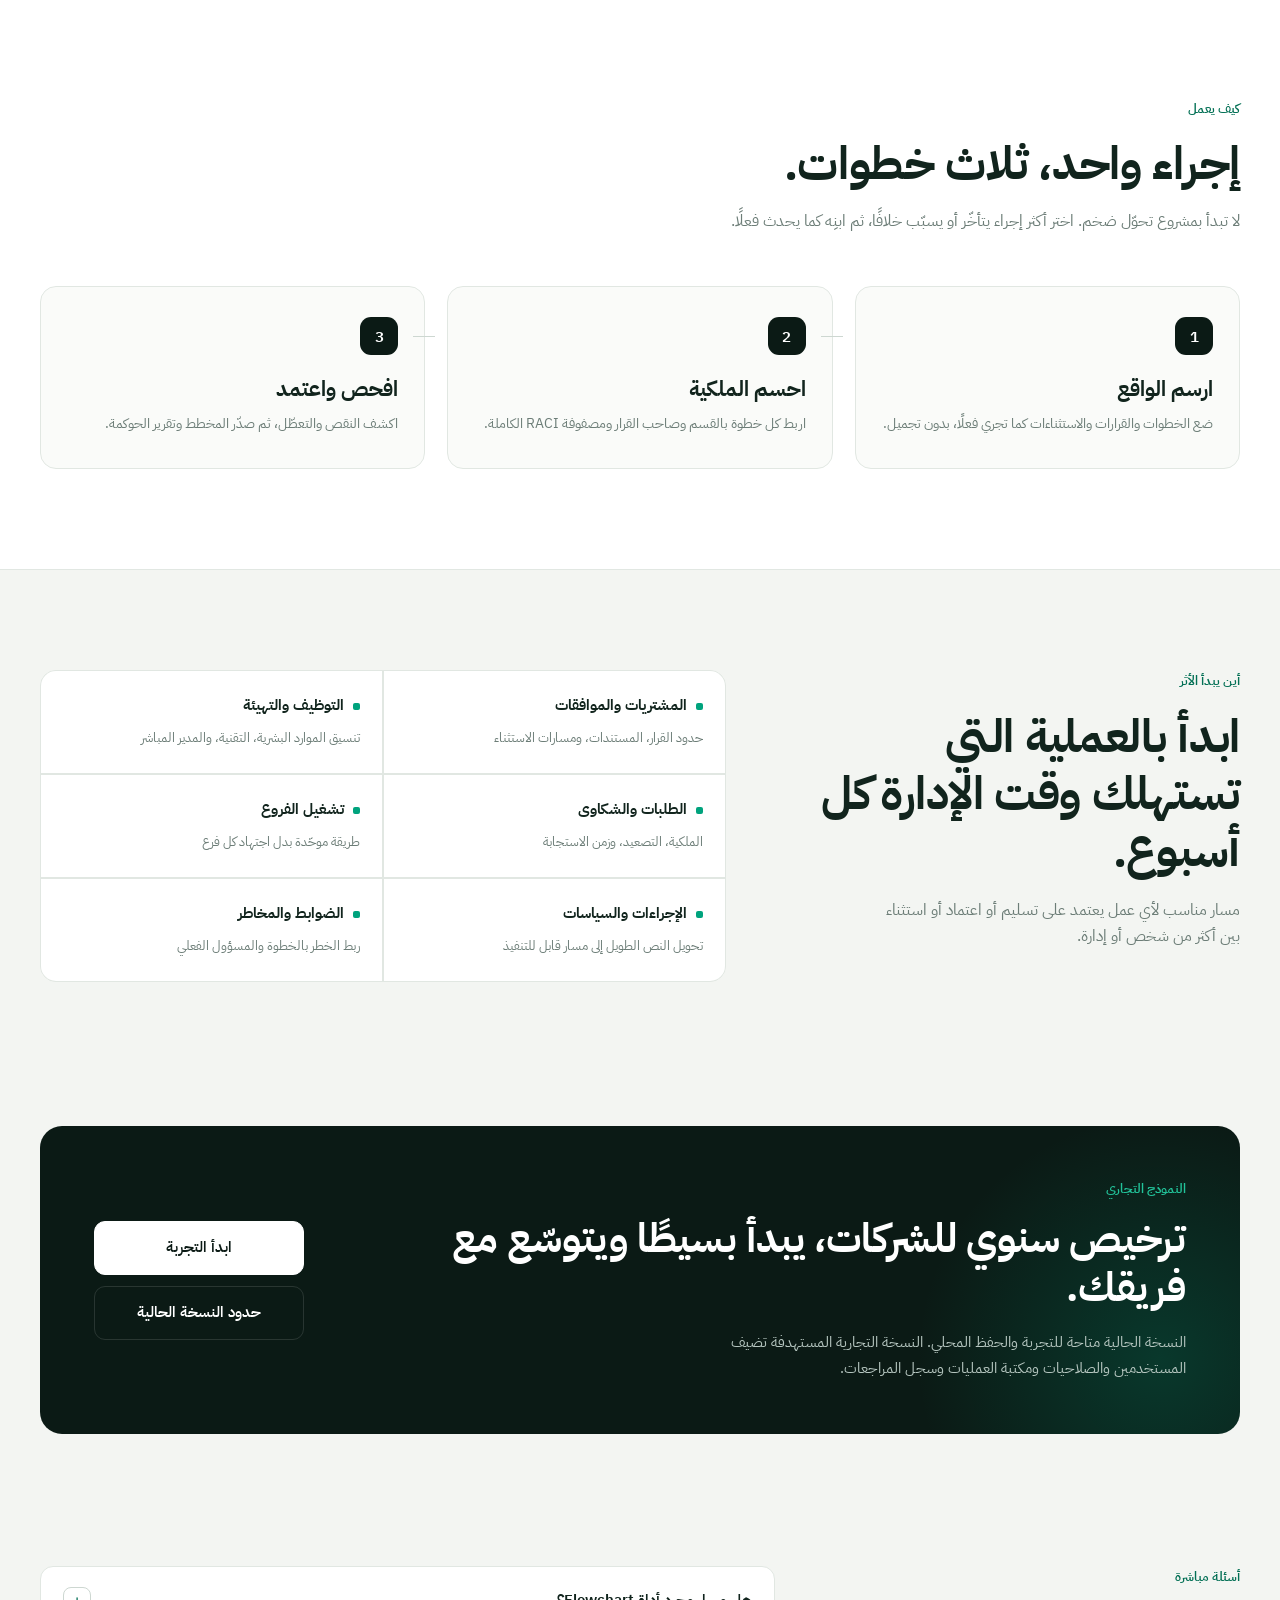
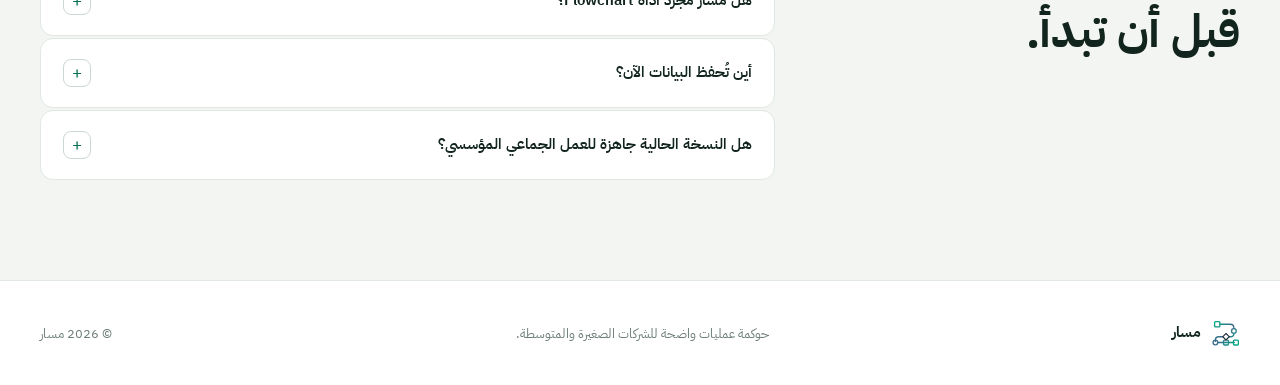
==== commit 9638e12c: "تطوير هوية الواجهة برؤية تصميمية احترافية - استبدال معاينة الـ iframe بمحاكاة مصمّمة لعقدة إجراء مع " ====
--- a/index.html
+++ b/index.html
@@ -3,8 +3,8 @@
 <head>
   <meta charset="utf-8">
   <meta name="viewport" content="width=device-width,initial-scale=1">
-  <meta name="theme-color" content="#f7f8f5">
-  <meta name="description" content="مسار منصة عربية لتوثيق العمليات، حسم المسؤوليات، وربط كل خطوة بالزمن والمخاطر والاعتمادات.">
+  <meta name="theme-color" content="#0b1a15">
+  <meta name="description" content="مسار منصة عربية لتوثيق العمليات، حسم المسؤوليات، وربط كل خطوة بالزمن والمخاطر والاعتمادات في مخطط واحد قابل للمراجعة.">
   <meta name="robots" content="index,follow">
   <meta property="og:type" content="website">
   <meta property="og:locale" content="ar_SA">
@@ -17,7 +17,7 @@
   <link rel="icon" href="./brand/masar-symbol.svg" type="image/svg+xml">
   <link rel="preconnect" href="https://fonts.googleapis.com">
   <link rel="preconnect" href="https://fonts.gstatic.com" crossorigin>
-  <link href="https://fonts.googleapis.com/css2?family=Tajawal:wght@400;500;600;700;800&display=swap" rel="stylesheet">
+  <link href="https://fonts.googleapis.com/css2?family=IBM+Plex+Sans+Arabic:wght@400;500;600;700&family=IBM+Plex+Mono:wght@500;600&display=swap" rel="stylesheet">
   <link rel="stylesheet" href="./assets/landing.css">
 </head>
 <body>
@@ -49,11 +49,11 @@
     <section class="hero">
       <div class="container hero-grid">
         <div class="hero-copy">
-          <p class="overline">منصة عربية لإدارة وضوح العمليات</p>
-          <h1>حوّل طريقة العمل من معرفة شفوية إلى نظام واضح.</h1>
-          <p class="lead">مسار يوثّق الإجراء، يحسم المسؤولية، ويربط كل خطوة بالزمن والمخاطر والاعتماد، في مساحة واحدة يفهمها الفريق وتراجعها الإدارة.</p>
+          <p class="overline">منصة عربية لوضوح العمليات</p>
+          <h1>حوّل المعرفة الشفوية إلى نظام يُراجَع.</h1>
+          <p class="lead">مسار يوثّق الإجراء، يحسم المسؤولية، ويربط كل خطوة بالزمن والتكلفة والمخاطر والاعتماد، في مساحة واحدة يفهمها الفريق وتراجعها الإدارة.</p>
           <div class="hero-actions">
-            <a class="button button-primary button-large" href="./app/">جرّب المحرر</a>
+            <a class="button button-primary button-large" href="./app/">جرّب المحرر مجانًا</a>
             <a class="button button-secondary button-large" href="#workflow">شاهد كيف يعمل</a>
           </div>
           <div class="hero-notes" aria-label="مزايا مختصرة">
@@ -63,55 +63,98 @@
           </div>
         </div>
 
-        <div class="product-stage" id="product" aria-label="معاينة مباشرة لمحرر مسار">
-          <div class="stage-head">
-            <div>
-              <span class="stage-mark"></span>
-              <strong>إجراء طلب شراء</strong>
+        <div class="workspace" id="product" aria-label="معاينة مصمّمة لمحرر مسار">
+          <div class="ws-bar">
+            <span class="dot" aria-hidden="true"><i></i><i></i><i></i></span>
+            <span class="ws-title"><span class="live"></span> إجراء طلب شراء</span>
+            <span class="mono">v1.4</span>
+          </div>
+          <div class="ws-canvas">
+            <div class="flow">
+              <div class="node">
+                <span class="idx mono">01</span>
+                <span class="n-label">استلام الطلب</span>
+                <span class="n-dept">المشتريات</span>
+              </div>
+              <div class="connector" aria-hidden="true"></div>
+              <div class="node decision">
+                <span class="idx mono">02</span>
+                <span class="n-label">المبلغ أعلى من ٥٬٠٠٠؟</span>
+                <span class="n-dept">قرار</span>
+              </div>
+              <div class="branch" aria-hidden="true"><span>نعم ← <b>اعتماد المدير</b></span><span>لا ← <b>صرف مباشر</b></span></div>
+              <div class="connector" aria-hidden="true"></div>
+              <div class="node active">
+                <span class="idx mono">03</span>
+                <span class="n-label">اعتماد المدير المالي</span>
+                <span class="n-dept">المالية</span>
+              </div>
             </div>
-            <span>معاينة مباشرة</span>
-          </div>
-          <div class="stage-browser">
-            <div class="browser-bar">
-              <span></span><span></span><span></span>
-              <small>masar / workspace</small>
+
+            <div class="inspector" aria-label="تفاصيل الخطوة المحددة">
+              <div class="insp-head">
+                <b>اعتماد المدير المالي</b>
+                <span class="mono">خطوة ٠٣</span>
+              </div>
+              <div class="raci">
+                <div class="r"><span class="tag">R</span><span>منفّذ</span><em>محاسب أول</em></div>
+                <div class="r"><span class="tag">A</span><span>معتمد</span><em>مدير مالي</em></div>
+                <div class="r"><span class="tag">C</span><span>مستشار</span><em>المراجعة</em></div>
+                <div class="r"><span class="tag">I</span><span>مطّلع</span><em>المشتريات</em></div>
+              </div>
+              <div class="meta-row">
+                <span class="m time"><span class="k"></span> زمن: ٤ ساعات</span>
+                <span class="m cost"><span class="k"></span> نظام: أوراكل</span>
+                <span class="m risk"><span class="k"></span> خطر: تأخر الصرف</span>
+              </div>
             </div>
-            <iframe src="./app/" title="معاينة محرر مسار" loading="eager" tabindex="-1"></iframe>
-            <a class="stage-open" href="./app/">افتح المحرر بكامل الشاشة</a>
-          </div>
-        </div>
-      </div>
-    </section>
-
-    <section class="signal-strip" aria-label="المشكلة التي يحلها مسار">
-      <div class="container signal-grid">
-        <div><strong>المعرفة عند شخص واحد</strong><span>تصبح مرجعًا مشتركًا</span></div>
-        <div><strong>الموافقات موزعة</strong><span>تصبح نقاط قرار واضحة</span></div>
-        <div><strong>المسؤولية رمادية</strong><span>تصبح ملكية محسومة</span></div>
+          </div>
+        </div>
+      </div>
+    </section>
+
+    <section class="signal" aria-label="المشكلة التي يحلها مسار">
+      <div class="container">
+        <div class="cell">
+          <span class="from">المعرفة عند شخص واحد</span>
+          <span class="arrow" aria-hidden="true">↓</span>
+          <span class="to">مرجع مشترك للفريق</span>
+        </div>
+        <div class="cell">
+          <span class="from">الموافقات موزّعة</span>
+          <span class="arrow" aria-hidden="true">↓</span>
+          <span class="to">نقاط قرار واضحة</span>
+        </div>
+        <div class="cell">
+          <span class="from">المسؤولية رمادية</span>
+          <span class="arrow" aria-hidden="true">↓</span>
+          <span class="to">ملكية محسومة</span>
+        </div>
       </div>
     </section>
 
     <section class="section" id="value">
       <div class="container split-section">
         <div class="section-intro">
-          <p class="overline">القيمة الفعلية</p>
-          <h2>المخطط ليس الهدف. الهدف أن يعرف كل شخص ما الذي يحدث، ومن يملكه، وما الذي قد يعطله.</h2>
+          <p class="eyebrow">القيمة الفعلية</p>
+          <h2>المخطط ليس الهدف. الهدف أن يعرف كل شخص ما الذي يحدث، ومن يملكه، وما الذي قد يعطّله.</h2>
+          <p>أربع قدرات تحوّل الرسم من صورة جامدة إلى نظام تشغيل قابل للمساءلة.</p>
         </div>
         <div class="value-list">
           <article>
-            <span>01</span>
+            <span class="num mono">01</span>
             <div><h3>تسلسل واحد للعمل</h3><p>البداية، الخطوات، القرارات، الاستثناءات، والنهاية، بدون نسخ متضاربة.</p></div>
           </article>
           <article>
-            <span>02</span>
-            <div><h3>مسؤولية قابلة للمحاسبة</h3><p>المنفذ، المعتمد، المستشار، والمطلع محددون داخل الخطوة نفسها.</p></div>
-          </article>
-          <article>
-            <span>03</span>
+            <span class="num mono">02</span>
+            <div><h3>مسؤولية قابلة للمحاسبة</h3><p>المنفّذ، المعتمد، المستشار، والمطّلع محددون داخل الخطوة نفسها.</p></div>
+          </article>
+          <article>
+            <span class="num mono">03</span>
             <div><h3>مخاطر مرتبطة بالواقع</h3><p>الزمن والتكلفة والنظام والخطر تظهر عند النقطة التي تحدث فيها.</p></div>
           </article>
           <article>
-            <span>04</span>
+            <span class="num mono">04</span>
             <div><h3>مخرج يمكن اعتماده</h3><p>مخطط واضح وتقرير حوكمة قابل للمشاركة والمراجعة.</p></div>
           </article>
         </div>
@@ -120,26 +163,29 @@
 
     <section class="section workflow-section" id="workflow">
       <div class="container">
-        <div class="section-heading compact">
-          <p class="overline">كيف يعمل</p>
+        <div class="section-heading">
+          <p class="eyebrow">كيف يعمل</p>
           <h2>إجراء واحد، ثلاث خطوات.</h2>
-          <p>لا تبدأ بمشروع تحول ضخم. اختر أكثر إجراء يتأخر أو يسبب خلافًا، ثم ابنِه كما يحدث فعلًا.</p>
+          <p>لا تبدأ بمشروع تحوّل ضخم. اختر أكثر إجراء يتأخّر أو يسبّب خلافًا، ثم ابنِه كما يحدث فعلًا.</p>
         </div>
         <div class="workflow-grid">
           <article>
-            <span class="workflow-number">1</span>
+            <span class="thread" aria-hidden="true"></span>
+            <span class="step-num mono">1</span>
             <h3>ارسم الواقع</h3>
-            <p>ضع الخطوات والقرارات والاستثناءات بدون تجميل.</p>
-          </article>
-          <article>
-            <span class="workflow-number">2</span>
+            <p>ضع الخطوات والقرارات والاستثناءات كما تجري فعلًا، بدون تجميل.</p>
+          </article>
+          <article>
+            <span class="thread" aria-hidden="true"></span>
+            <span class="step-num mono">2</span>
             <h3>احسم الملكية</h3>
-            <p>اربط كل خطوة بالقسم وصاحب القرار ومصفوفة RACI.</p>
-          </article>
-          <article>
-            <span class="workflow-number">3</span>
+            <p>اربط كل خطوة بالقسم وصاحب القرار ومصفوفة RACI الكاملة.</p>
+          </article>
+          <article>
+            <span class="thread" aria-hidden="true"></span>
+            <span class="step-num mono">3</span>
             <h3>افحص واعتمد</h3>
-            <p>اكشف النقص، ثم صدّر المخطط وتقرير الحوكمة.</p>
+            <p>اكشف النقص والتعطّل، ثم صدّر المخطط وتقرير الحوكمة.</p>
           </article>
         </div>
       </div>
@@ -147,32 +193,34 @@
 
     <section class="section" id="use-cases">
       <div class="container use-layout">
-        <div class="section-intro narrow">
-          <p class="overline">أين يبدأ الأثر</p>
+        <div class="section-intro">
+          <p class="eyebrow">أين يبدأ الأثر</p>
           <h2>ابدأ بالعملية التي تستهلك وقت الإدارة كل أسبوع.</h2>
           <p>مسار مناسب لأي عمل يعتمد على تسليم أو اعتماد أو استثناء بين أكثر من شخص أو إدارة.</p>
         </div>
-        <div class="use-table">
+        <div class="use-grid">
           <div><strong>المشتريات والموافقات</strong><span>حدود القرار، المستندات، ومسارات الاستثناء</span></div>
           <div><strong>التوظيف والتهيئة</strong><span>تنسيق الموارد البشرية، التقنية، والمدير المباشر</span></div>
           <div><strong>الطلبات والشكاوى</strong><span>الملكية، التصعيد، وزمن الاستجابة</span></div>
-          <div><strong>تشغيل الفروع</strong><span>طريقة موحدة بدل اجتهاد كل فرع</span></div>
+          <div><strong>تشغيل الفروع</strong><span>طريقة موحّدة بدل اجتهاد كل فرع</span></div>
           <div><strong>الإجراءات والسياسات</strong><span>تحويل النص الطويل إلى مسار قابل للتنفيذ</span></div>
           <div><strong>الضوابط والمخاطر</strong><span>ربط الخطر بالخطوة والمسؤول الفعلي</span></div>
         </div>
       </div>
     </section>
 
-    <section class="section license-section" id="license">
-      <div class="container license-panel">
-        <div>
-          <p class="overline light">النموذج التجاري</p>
-          <h2>ترخيص سنوي للشركات، يبدأ بسيطًا ويتوسع مع فريقك.</h2>
-          <p>النسخة الحالية متاحة للتجربة والحفظ المحلي. النسخة التجارية المستهدفة تضيف المستخدمين والصلاحيات ومكتبة العمليات وسجل المراجعات.</p>
-        </div>
-        <div class="license-actions">
-          <a class="button button-primary button-large" href="./app/">ابدأ التجربة</a>
-          <a class="button button-dark button-large" href="#faq">حدود النسخة الحالية</a>
+    <section class="license-section" id="license">
+      <div class="container">
+        <div class="license-panel">
+          <div>
+            <p class="eyebrow">النموذج التجاري</p>
+            <h2>ترخيص سنوي للشركات، يبدأ بسيطًا ويتوسّع مع فريقك.</h2>
+            <p>النسخة الحالية متاحة للتجربة والحفظ المحلي. النسخة التجارية المستهدفة تضيف المستخدمين والصلاحيات ومكتبة العمليات وسجل المراجعات.</p>
+          </div>
+          <div class="license-actions">
+            <a class="button button-light button-large" href="./app/">ابدأ التجربة</a>
+            <a class="button button-ghost button-large" href="#faq">حدود النسخة الحالية</a>
+          </div>
         </div>
       </div>
     </section>
@@ -180,21 +228,21 @@
     <section class="section faq-section" id="faq">
       <div class="container faq-layout">
         <div>
-          <p class="overline">أسئلة مباشرة</p>
+          <p class="eyebrow">أسئلة مباشرة</p>
           <h2>قبل أن تبدأ.</h2>
         </div>
         <div class="faq-list">
           <div class="faq-item">
-            <button class="faq-question" type="button" aria-expanded="false"><span>هل مسار مجرد أداة Flowchart؟</span><span>+</span></button>
-            <div class="faq-answer">لا. الرسم هو الواجهة، لكن القيمة في ربط كل خطوة بالقسم والمالك وRACI والزمن والتكلفة والمخاطر، ثم فحص المسار وتصدير تقرير الحوكمة.</div>
+            <button class="faq-question" type="button" aria-expanded="false"><span>هل مسار مجرد أداة Flowchart؟</span><span class="ic" aria-hidden="true">+</span></button>
+            <div class="faq-answer"><div>لا. الرسم هو الواجهة، لكن القيمة في ربط كل خطوة بالقسم والمالك وRACI والزمن والتكلفة والمخاطر، ثم فحص المسار وتصدير تقرير الحوكمة.</div></div>
           </div>
           <div class="faq-item">
-            <button class="faq-question" type="button" aria-expanded="false"><span>أين تحفظ البيانات الآن؟</span><span>+</span></button>
-            <div class="faq-answer">الحفظ يعمل محليًا داخل المتصفح في النسخة الحالية، ويمكن تصدير ملف JSON كنسخة احتياطية وفتحه لاحقًا.</div>
+            <button class="faq-question" type="button" aria-expanded="false"><span>أين تُحفظ البيانات الآن؟</span><span class="ic" aria-hidden="true">+</span></button>
+            <div class="faq-answer"><div>الحفظ يعمل محليًا داخل المتصفح في النسخة الحالية، ويمكن تصدير ملف JSON كنسخة احتياطية وفتحه لاحقًا.</div></div>
           </div>
           <div class="faq-item">
-            <button class="faq-question" type="button" aria-expanded="false"><span>هل النسخة الحالية جاهزة للعمل الجماعي المؤسسي؟</span><span>+</span></button>
-            <div class="faq-answer">لا. النسخة الحالية مناسبة للتجربة وبناء العمليات وتصديرها. المستخدمون والصلاحيات والتعاون السحابي ضمن النسخة التجارية المستهدفة.</div>
+            <button class="faq-question" type="button" aria-expanded="false"><span>هل النسخة الحالية جاهزة للعمل الجماعي المؤسسي؟</span><span class="ic" aria-hidden="true">+</span></button>
+            <div class="faq-answer"><div>لا. النسخة الحالية مناسبة للتجربة وبناء العمليات وتصديرها. المستخدمون والصلاحيات والتعاون السحابي ضمن النسخة التجارية المستهدفة.</div></div>
           </div>
         </div>
       </div>
--- a/assets/landing.css
+++ b/assets/landing.css
@@ -1,247 +1,262 @@
+/* ============================================================
+   مسار — نظام تصميم صفحة الهبوط
+   الاتجاه: أداة أنظمة عربية، ثقة تقنية هادئة، طباعة عربية أولاً
+   ============================================================ */
 :root{
-  --ink:#0b1720;
-  --ink-2:#24333d;
-  --muted:#62717b;
-  --line:#dbe3e6;
-  --soft:#f4f7f7;
-  --soft-2:#eaf4f1;
-  --brand:#00a984;
-  --brand-dark:#007b61;
-  --brand-light:#73e0c4;
-  --white:#fff;
-  --danger:#b42318;
-  --warning:#b54708;
-  --shadow:0 26px 80px rgba(11,23,32,.16);
-  --radius:22px;
-  --container:1180px;
-}
+  /* الأسطح */
+  --canvas:#f3f5f2;        /* خلفية الصفحة، أبيض دافئ بميل أخضر خفيف */
+  --paper:#ffffff;         /* البطاقات */
+  --paper-2:#fafbf9;       /* سطح ثانوي */
+  --ink:#0b1a15;           /* حبر أخضر شبه أسود، للأسطح الداكنة */
+  --ink-2:#0f231c;
+
+  /* النص */
+  --text:#11241d;
+  --text-soft:#3b504a;
+  --muted:#6c7d77;
+  --muted-2:#8b9a94;
+
+  /* الحدود */
+  --line:#e1e7e2;
+  --line-2:#cdd7d1;
+  --line-ink:rgba(255,255,255,.12);
+
+  /* العلامة */
+  --brand:#00a37d;         /* زمرّدي أساسي */
+  --brand-ink:#037055;     /* نسخة آمنة للنص على فاتح */
+  --brand-bright:#22c39a;  /* لمعان على داكن */
+  --brand-wash:#e8f6f0;
+  --amber:#b6741a;         /* إشارة مخاطر/انتباه فقط */
+  --amber-wash:#f6efe1;
+
+  --container:1200px;
+  --ease:cubic-bezier(.32,.72,0,1);
+  --radius:14px;
+}
+
 *{box-sizing:border-box}
-html{scroll-behavior:smooth}
-body{margin:0;background:#fff;color:var(--ink);font-family:Tajawal,system-ui,-apple-system,BlinkMacSystemFont,"Segoe UI",sans-serif;line-height:1.65;text-rendering:optimizeLegibility;-webkit-font-smoothing:antialiased}
+html{scroll-behavior:smooth;-webkit-text-size-adjust:100%}
+body{
+  margin:0;background:var(--canvas);color:var(--text);
+  font-family:"IBM Plex Sans Arabic",Tajawal,system-ui,-apple-system,"Segoe UI",sans-serif;
+  line-height:1.7;font-weight:400;
+  -webkit-font-smoothing:antialiased;text-rendering:optimizeLegibility;
+}
 a{color:inherit;text-decoration:none}
 button{font:inherit}
 img,svg{display:block;max-width:100%}
-.container{width:min(var(--container),calc(100% - 40px));margin-inline:auto}
-.skip-link{position:fixed;top:10px;inset-inline-start:10px;background:var(--ink);color:#fff;padding:8px 12px;border-radius:8px;transform:translateY(-150%);z-index:300}
-.skip-link:focus{transform:translateY(0)}
-
-.launch-bar{background:var(--ink);color:#d6e0e4;font-size:12px}
-.launch-inner{min-height:36px;display:flex;align-items:center;justify-content:center;gap:16px;text-align:center}
-.launch-inner strong{color:#fff}
-.launch-inner a{color:var(--brand-light);font-weight:800;white-space:nowrap}
-.launch-inner a:hover{text-decoration:underline}
-.site-header{position:sticky;top:0;z-index:100;background:rgba(255,255,255,.94);border-bottom:1px solid rgba(219,227,230,.9);backdrop-filter:blur(16px)}
-.nav{height:72px;display:flex;align-items:center;gap:28px}
-.wordmark{display:flex;align-items:center;gap:10px;font-size:19px;font-weight:800;letter-spacing:-.3px;white-space:nowrap}
-.wordmark img{width:38px;height:38px}
-.nav-links{display:flex;align-items:center;gap:23px;margin-inline-start:18px;color:var(--muted);font-size:13px;font-weight:700}
-.nav-links a{padding:7px 0;border-bottom:2px solid transparent}
-.nav-links a:hover,.nav-links a:focus-visible{color:var(--ink);border-color:var(--brand)}
-.nav-actions{display:flex;align-items:center;gap:8px;margin-inline-start:auto}
-.menu-toggle{display:none;border:1px solid var(--line);background:#fff;border-radius:10px;width:42px;height:42px;color:var(--ink);font-size:21px;cursor:pointer}
-
-.btn{display:inline-flex;align-items:center;justify-content:center;gap:8px;min-height:46px;padding:0 19px;border-radius:10px;border:1px solid transparent;font-weight:800;font-size:14px;cursor:pointer;transition:transform .16s ease,background .16s ease,border-color .16s ease,box-shadow .16s ease}
-.btn:hover{transform:translateY(-1px)}
-.btn:focus-visible,.diagnosis-item:focus-visible,.faq-question:focus-visible{outline:3px solid rgba(0,169,132,.25);outline-offset:3px}
-.btn-primary{background:var(--brand);color:#fff;box-shadow:0 11px 28px rgba(0,169,132,.22)}
-.btn-primary:hover{background:var(--brand-dark)}
-.btn-dark{background:var(--ink);color:#fff}
-.btn-dark:hover{background:#132731}
-.btn-secondary{background:#fff;border-color:#cfd9dd;color:var(--ink)}
-.btn-secondary:hover{border-color:#94a6ae;background:#fbfcfc}
-.btn-quiet{color:var(--ink);background:transparent;padding-inline:12px}
-.btn-dark-outline{color:#fff;border-color:rgba(255,255,255,.28);background:transparent}
-.btn-dark-outline:hover{background:rgba(255,255,255,.08);border-color:rgba(255,255,255,.5)}
-.btn-lg{min-height:54px;padding-inline:24px;font-size:15px}
-
-.hero{position:relative;padding:92px 0 64px;overflow:hidden;background:#fbfcfc;border-bottom:1px solid var(--line)}
-.hero-grid-pattern{position:absolute;inset:0;pointer-events:none;opacity:.36;background-image:linear-gradient(rgba(11,23,32,.045) 1px,transparent 1px),linear-gradient(90deg,rgba(11,23,32,.045) 1px,transparent 1px);background-size:44px 44px;mask-image:linear-gradient(to bottom,#000,transparent 85%)}
-.hero-grid{position:relative;display:grid;grid-template-columns:minmax(0,.9fr) minmax(540px,1.1fr);gap:65px;align-items:center}
-.hero-copy{position:relative;z-index:1}
-.eyebrow{display:inline-flex;align-items:center;gap:8px;margin:0;color:var(--brand-dark);font-size:12px;font-weight:900}
-.eyebrow:before{content:"";width:28px;height:2px;background:var(--brand)}
-h1{font-size:clamp(44px,5vw,68px);line-height:1.07;letter-spacing:-2.5px;margin:22px 0 20px;max-width:780px}
-h1 span{color:var(--brand-dark)}
-.hero .lead{font-size:18px;line-height:1.95;color:var(--muted);max-width:650px;margin:0}
-.hero-actions{display:flex;align-items:center;gap:10px;margin-top:28px;flex-wrap:wrap}
-.proof-row{display:flex;align-items:center;gap:17px;flex-wrap:wrap;margin-top:27px;color:var(--muted);font-size:11px;font-weight:700}
-.proof-row span{display:inline-flex;align-items:center;gap:7px}
-.proof-row span:before{content:"✓";display:grid;place-items:center;width:18px;height:18px;border-radius:50%;background:#e2f5ef;color:var(--brand-dark);font-size:10px;font-weight:900}
-.hero-product{position:relative;border:1px solid #ced9dd;border-radius:24px;background:#fff;box-shadow:var(--shadow);padding:14px}
-.hero-product:before{content:"";position:absolute;width:130px;height:130px;top:-32px;inset-inline-end:-32px;border:1px solid rgba(0,169,132,.18);border-radius:50%;z-index:-1}
-.hero-product-head{min-height:44px;display:flex;align-items:center;justify-content:space-between;padding:0 5px 12px;font-size:12px}
-.hero-product-head>div{display:flex;align-items:center;gap:8px}
-.status-dot{width:8px;height:8px;border-radius:50%;background:var(--brand);box-shadow:0 0 0 5px rgba(0,169,132,.12)}
-.live-label{border:1px solid var(--line);border-radius:99px;padding:4px 8px;color:var(--muted);font-size:10px;font-weight:800}
-.product-shell{position:relative;border:1px solid #d3dde0;background:#fff;border-radius:14px;overflow:hidden;min-height:505px}
-.shell-bar{height:42px;display:flex;align-items:center;gap:7px;padding:0 14px;background:#f5f8f8;border-bottom:1px solid var(--line)}
-.shell-dot{width:8px;height:8px;border-radius:50%;background:#c5ced2}
-.shell-url{margin-inline:auto;background:#e8eeef;color:#6a7880;border-radius:6px;padding:4px 35px;font-size:9px;font-weight:700;direction:ltr}
-.product-shell iframe{display:block;width:100%;height:462px;border:0;pointer-events:none;background:#eef3f4}
-.preview-overlay{position:absolute;inset:42px 0 0;background:linear-gradient(to bottom,transparent 67%,rgba(11,23,32,.15));display:flex;align-items:flex-end;justify-content:center;padding:22px}
-.preview-overlay .btn{box-shadow:0 13px 34px rgba(11,23,32,.25)}
-.hero-result-row{display:grid;grid-template-columns:repeat(3,1fr);gap:8px;padding-top:12px}
-.hero-result-row div{border:1px solid var(--line);border-radius:10px;padding:9px 11px;background:#fbfcfc}
-.hero-result-row span,.hero-result-row strong{display:block}
-.hero-result-row span{color:var(--muted);font-size:9px;font-weight:700}
-.hero-result-row strong{font-size:12px;margin-top:2px}
-
-.audience-strip{border-bottom:1px solid var(--line);background:#fff}
-.audience-row{min-height:68px;display:flex;align-items:center;justify-content:space-between;gap:22px;color:#75838a;font-size:12px;font-weight:700;white-space:nowrap;overflow-x:auto}
-.audience-title{color:var(--ink);font-weight:900;padding-inline-end:24px;border-inline-end:1px solid var(--line)}
-
-.section{padding:96px 0}
-.section-soft{background:var(--soft);border-block:1px solid var(--line)}
-.section-dark{background:var(--ink);color:#fff}
-.section-head{display:grid;grid-template-columns:minmax(0,.9fr) minmax(320px,.55fr);gap:72px;align-items:end;margin-bottom:45px}
-.kicker{color:var(--brand-dark);font-size:11px;font-weight:900;letter-spacing:.3px;margin:0 0 10px}
-.kicker-light{color:var(--brand-light)}
-h2{font-size:clamp(32px,4vw,47px);line-height:1.16;letter-spacing:-1.4px;margin:0;max-width:820px}
-.section-head .desc{color:var(--muted);font-size:15px;line-height:1.9;margin:0}
-
-.cost-grid{display:grid;grid-template-columns:repeat(4,1fr);gap:12px}
-.cost-card{display:flex;flex-direction:column;border:1px solid var(--line);background:#fff;border-radius:16px;padding:22px;min-height:260px;transition:transform .18s ease,border-color .18s ease,box-shadow .18s ease}
-.cost-card:hover{transform:translateY(-4px);border-color:#b9c8cd;box-shadow:0 18px 40px rgba(11,23,32,.08)}
-.cost-index{font-family:ui-monospace,SFMono-Regular,Menlo,monospace;color:var(--brand-dark);font-size:11px;font-weight:900;margin-bottom:35px}
-.cost-card h3{font-size:20px;line-height:1.45;margin:0 0 10px}
-.cost-card p{font-size:13px;color:var(--muted);line-height:1.8;margin:0}
-.cost-impact{margin-top:auto;padding-top:20px;color:var(--danger);font-size:11px;font-weight:800}
-
-.diagnosis-grid{display:grid;grid-template-columns:minmax(300px,.7fr) minmax(520px,1.15fr);gap:75px;align-items:start}
-.diagnosis-copy{position:sticky;top:112px}
-.diagnosis-copy h2{max-width:560px}
-.diagnosis-copy>p:not(.kicker){color:#bdc8ce;font-size:15px;line-height:1.9;max-width:560px}
-.diagnosis-result{margin-top:32px;border:1px solid rgba(255,255,255,.14);border-radius:16px;padding:20px;background:rgba(255,255,255,.035)}
-.diagnosis-result span,.diagnosis-result strong,.diagnosis-result p{display:block}
-.diagnosis-result span{color:#97a7af;font-size:10px;font-weight:800;margin-bottom:5px}
-.diagnosis-result strong{font-size:20px}
-.diagnosis-result p{color:#bdc8ce;font-size:12px;line-height:1.7;margin:7px 0 0}
-.diagnosis-result[data-level="low"]{border-color:rgba(115,224,196,.35)}
-.diagnosis-result[data-level="medium"]{border-color:rgba(245,158,11,.45)}
-.diagnosis-result[data-level="high"]{border-color:rgba(248,113,113,.48)}
-.diagnosis-list{display:grid;gap:10px}
-.diagnosis-item{width:100%;display:grid;grid-template-columns:28px 1fr;gap:14px;align-items:start;text-align:start;border:1px solid rgba(255,255,255,.13);border-radius:14px;padding:18px;background:rgba(255,255,255,.025);color:#fff;cursor:pointer;transition:background .16s ease,border-color .16s ease,transform .16s ease}
-.diagnosis-item:hover{background:rgba(255,255,255,.055);transform:translateX(-2px)}
-.diagnosis-item[aria-pressed="true"]{border-color:rgba(115,224,196,.6);background:rgba(0,169,132,.13)}
-.check-box{width:22px;height:22px;border:1px solid #72828a;border-radius:6px;display:grid;place-items:center;margin-top:2px}
-.diagnosis-item[aria-pressed="true"] .check-box{background:var(--brand);border-color:var(--brand)}
-.diagnosis-item[aria-pressed="true"] .check-box:before{content:"✓";font-size:12px;font-weight:900}
-.diagnosis-item strong,.diagnosis-item small{display:block}
-.diagnosis-item strong{font-size:15px}
-.diagnosis-item small{color:#aebbc2;font-size:12px;line-height:1.7;margin-top:3px}
-
-.steps{display:grid;grid-template-columns:repeat(4,1fr);gap:14px}
-.step{position:relative;border-top:3px solid var(--line);padding:28px 3px 0}
-.step:before{content:attr(data-step);position:absolute;top:-17px;inset-inline-start:0;width:32px;height:32px;border-radius:50%;display:grid;place-items:center;background:#fff;border:2px solid var(--brand);color:var(--brand-dark);font-family:ui-monospace,SFMono-Regular,Menlo,monospace;font-size:11px;font-weight:900}
-.step-time{display:inline-flex;margin-bottom:12px;color:var(--brand-dark);background:var(--soft-2);border-radius:6px;padding:3px 7px;font-size:9px;font-weight:900}
-.step h3{font-size:19px;margin:0 0 8px}
-.step p{color:var(--muted);font-size:13px;line-height:1.8;margin:0}
-
-.outcome-grid{display:grid;grid-template-columns:minmax(0,.7fr) minmax(500px,1.1fr);gap:70px;align-items:center}
-.outcome-copy>p:not(.kicker){color:var(--muted);font-size:15px;line-height:1.9;margin:18px 0 20px}
-.text-link{display:inline-flex;align-items:center;gap:7px;color:var(--brand-dark);font-size:13px;font-weight:900}
-.text-link:hover{text-decoration:underline}
-.outcome-list{border:1px solid var(--line);border-radius:18px;background:#fff;overflow:hidden}
-.outcome-row{display:grid;grid-template-columns:48px 1fr 48px 1fr;gap:13px;align-items:center;padding:20px;border-bottom:1px solid var(--line)}
-.outcome-row:last-child{border-bottom:0}
-.outcome-row span,.outcome-row strong{font-size:10px;font-weight:900;text-align:center;border-radius:5px;padding:3px 5px}
-.outcome-row span{background:#fde9e7;color:var(--danger)}
-.outcome-row strong{background:#e1f5ed;color:var(--brand-dark)}
-.outcome-row p{font-size:12px;line-height:1.6;margin:0;color:var(--ink-2)}
-
-.capability-grid{display:grid;grid-template-columns:repeat(3,1fr);gap:12px}
-.capability{border:1px solid var(--line);background:#fff;border-radius:16px;padding:23px;min-height:236px;display:flex;flex-direction:column}
-.icon-box{width:40px;height:40px;border-radius:10px;display:grid;place-items:center;background:var(--soft-2);color:var(--brand-dark);margin-bottom:24px}
-.icon-box svg{width:21px;height:21px;stroke:currentColor;fill:none;stroke-width:1.8}
-.capability h3{font-size:19px;margin:0 0 8px}
-.capability p{font-size:13px;color:var(--muted);line-height:1.8;margin:0}
-.capability>span{margin-top:auto;padding-top:18px;color:var(--brand-dark);font-size:10px;font-weight:900}
-
-.product-section{padding-top:30px}
-.product-proof{display:grid;grid-template-columns:minmax(0,1.25fr) minmax(320px,.58fr);gap:26px;align-items:stretch}
-.product-frame{border:1px solid #cfd9dd;border-radius:18px;overflow:hidden;box-shadow:0 20px 55px rgba(11,23,32,.13);background:#fff}
-.product-frame .shell-bar{height:43px}
-.product-frame iframe{display:block;width:100%;height:610px;border:0;background:#eef3f4}
-.product-side{display:flex;flex-direction:column;border:1px solid #172b36;border-radius:18px;padding:29px;background:var(--ink);color:#fff}
-.product-side h3{font-size:29px;line-height:1.3;margin:0 0 14px}
-.product-side p{color:#c2cdd2;font-size:13px;line-height:1.9;margin:0}
-.product-side ul{list-style:none;padding:0;margin:29px 0;display:grid;gap:13px}
-.product-side li{display:flex;align-items:flex-start;gap:9px;font-size:12px;font-weight:700}
-.product-side li:before{content:"✓";color:var(--brand-light);font-weight:900}
-.product-side .btn{margin-top:auto}
-
-.use-grid{display:grid;grid-template-columns:repeat(3,1fr);gap:12px}
-.use-card{display:flex;flex-direction:column;border:1px solid var(--line);border-radius:15px;padding:21px;background:#fff;min-height:220px}
-.use-card .tag{display:inline-flex;align-self:flex-start;color:var(--brand-dark);background:var(--soft-2);border-radius:6px;padding:3px 7px;font-size:9px;font-weight:900;margin-bottom:18px}
-.use-card h3{font-size:18px;margin:0 0 8px}
-.use-card p{font-size:13px;color:var(--muted);margin:0;line-height:1.8}
-.use-card a{margin-top:auto;padding-top:18px;color:var(--brand-dark);font-size:11px;font-weight:900}
-.use-card a:hover{text-decoration:underline}
-
-.license-section{padding-top:30px}
-.license-panel{display:grid;grid-template-columns:minmax(0,1.1fr) minmax(400px,.8fr);gap:55px;background:var(--ink);color:#fff;border-radius:26px;padding:54px;overflow:hidden;position:relative}
-.license-panel:after{content:"";position:absolute;width:320px;height:320px;border:1px solid rgba(115,224,196,.16);border-radius:50%;inset-inline-end:-120px;bottom:-180px}
-.license-copy,.license-includes{position:relative;z-index:1}
-.license-badge{display:inline-flex;border:1px solid rgba(115,224,196,.35);background:rgba(0,169,132,.1);color:var(--brand-light);border-radius:99px;padding:5px 9px;font-size:9px;font-weight:900;margin-bottom:19px}
-.license-copy p{color:#bdc9ce;line-height:1.9;max-width:690px}
-.license-actions{display:flex;align-items:center;gap:10px;flex-wrap:wrap;margin-top:26px}
-.license-includes{border:1px solid rgba(255,255,255,.14);border-radius:17px;padding:22px;background:rgba(255,255,255,.035)}
-.license-includes>p{margin:0 0 16px;color:#9cacb4;font-size:10px;font-weight:900}
-.license-includes ul{list-style:none;margin:0;padding:0;display:grid}
-.license-includes li{display:grid;grid-template-columns:32px 1fr;gap:10px;padding:13px 0;border-bottom:1px solid rgba(255,255,255,.1)}
-.license-includes li:last-child{border-bottom:0}
-.license-includes li span{color:var(--brand-light);font-family:ui-monospace,SFMono-Regular,Menlo,monospace;font-size:10px;font-weight:900}
-.license-includes li strong{font-size:13px}
-.license-includes small{display:block;color:#8fa0a8;font-size:10px;line-height:1.7;margin-top:17px}
-
-.faq{display:grid;grid-template-columns:.62fr 1fr;gap:72px;align-items:start}
-.faq-list{border-top:1px solid var(--line)}
-.faq-item{border-bottom:1px solid var(--line)}
-.faq-question{width:100%;display:flex;align-items:center;justify-content:space-between;gap:20px;border:0;background:transparent;color:var(--ink);padding:21px 0;text-align:start;font-weight:800;cursor:pointer}
-.faq-question span:last-child{width:26px;height:26px;border:1px solid var(--line);border-radius:7px;display:grid;place-items:center;font-size:18px;font-weight:500;transition:transform .15s ease}
-.faq-answer{display:none;color:var(--muted);font-size:13px;line-height:1.9;padding:0 0 21px;max-width:760px}
-.faq-item.open .faq-answer{display:block}
-.faq-item.open .faq-question span:last-child{transform:rotate(45deg)}
-
-.final-cta{padding:0 0 90px}
-.cta-box{display:grid;grid-template-columns:1fr auto;gap:40px;align-items:center;background:var(--ink);color:#fff;border-radius:24px;padding:48px 52px}
-.cta-box h2{max-width:820px}
-.cta-box p:not(.kicker){color:#bdc8ce;font-size:14px;max-width:720px;margin:14px 0 0;line-height:1.85}
-.cta-actions{display:flex;align-items:center;justify-content:flex-end;gap:10px;flex-wrap:wrap}
-
-.site-footer{border-top:1px solid var(--line);padding:31px 0 40px}
-.footer-grid{display:grid;grid-template-columns:auto 1fr auto;align-items:center;gap:35px;color:var(--muted);font-size:11px;font-weight:600}
-.footer-brand{display:flex;align-items:center;gap:9px;color:var(--ink);font-size:14px;font-weight:800}
-.footer-brand img{width:30px;height:30px}
-.footer-links{display:flex;justify-content:center;gap:20px}
-.footer-links a:hover{color:var(--ink)}
-.footer-note{text-align:end;max-width:460px;line-height:1.7}
-.mobile-cta{display:none}
-
-.reveal{opacity:0;transform:translateY(16px);transition:opacity .55s ease,transform .55s ease}
-.reveal.visible{opacity:1;transform:none}
-
-@media (max-width:1080px){
-  .hero-grid{grid-template-columns:1fr;gap:48px}.hero-copy{text-align:center}.eyebrow{justify-content:center}.hero .lead{margin-inline:auto}.hero-actions,.proof-row{justify-content:center}.hero-product{max-width:880px;margin-inline:auto;width:100%}
-  .cost-grid{grid-template-columns:repeat(2,1fr)}.capability-grid,.use-grid{grid-template-columns:repeat(2,1fr)}
-  .diagnosis-grid{grid-template-columns:1fr;gap:40px}.diagnosis-copy{position:static}.diagnosis-copy>p:not(.kicker){max-width:760px}
-  .section-head{grid-template-columns:1fr;gap:18px}.section-head .desc{max-width:760px}
-  .outcome-grid{grid-template-columns:1fr;gap:36px}.product-proof{grid-template-columns:1fr}.product-side{min-height:390px}
-  .license-panel{grid-template-columns:1fr}.faq{grid-template-columns:1fr;gap:28px}.cta-box{grid-template-columns:1fr}.cta-actions{justify-content:flex-start}
-}
-@media (max-width:840px){
-  .launch-inner{justify-content:space-between;text-align:start}
-  .nav-links{position:fixed;top:108px;inset-inline:20px;display:none;flex-direction:column;align-items:stretch;gap:0;margin:0;background:#fff;border:1px solid var(--line);border-radius:14px;box-shadow:var(--shadow);padding:9px}.nav-links.open{display:flex}.nav-links a{padding:13px 12px;border-bottom:1px solid #edf0f1}.nav-links a:last-child{border-bottom:0}.menu-toggle{display:grid;place-items:center}.nav-actions .btn-quiet{display:none}
-  .steps{grid-template-columns:repeat(2,1fr);row-gap:45px}.outcome-row{grid-template-columns:44px 1fr}.outcome-row strong{grid-column:1}.outcome-row p:last-child{grid-column:2}
-  .license-panel{padding:38px}.footer-grid{grid-template-columns:1fr}.footer-links{justify-content:flex-start;flex-wrap:wrap}.footer-note{text-align:start}
+h1,h2,h3{font-weight:700;line-height:1.22;margin:0}
+::selection{background:var(--brand);color:#fff}
+
+.container{width:min(var(--container),calc(100% - 44px));margin-inline:auto}
+.mono{font-family:"IBM Plex Mono",ui-monospace,SFMono-Regular,Menlo,monospace;font-feature-settings:"tnum"}
+
+.skip-link{position:fixed;top:12px;inset-inline-start:12px;z-index:300;background:var(--ink);color:#fff;padding:9px 14px;border-radius:9px;transform:translateY(-160%);font-weight:600;font-size:13px}
+.skip-link:focus{transform:none}
+
+/* ---------- الترويسة ---------- */
+.site-header{position:sticky;top:0;z-index:100;background:color-mix(in srgb,var(--canvas) 88%,transparent);border-bottom:1px solid var(--line);backdrop-filter:blur(18px) saturate(1.4)}
+.nav{height:72px;display:flex;align-items:center;gap:30px}
+.brand{display:inline-flex;align-items:center;gap:11px;font-size:19px;font-weight:700;white-space:nowrap}
+.brand img{width:34px;height:34px}
+.nav-links{display:flex;align-items:center;gap:4px;margin-inline-start:14px;font-size:13.5px;font-weight:500}
+.nav-links a{padding:9px 13px;border-radius:9px;color:var(--text-soft);transition:background .18s var(--ease),color .18s var(--ease)}
+.nav-links a:hover,.nav-links a:focus-visible{color:var(--text);background:color-mix(in srgb,var(--ink) 6%,transparent)}
+.nav-actions{margin-inline-start:auto;display:flex;align-items:center;gap:10px}
+.text-link{font-size:13.5px;font-weight:600;color:var(--text-soft);padding:9px 4px}
+.text-link:hover{color:var(--text)}
+.menu-toggle{display:none;width:44px;height:44px;border:1px solid var(--line-2);background:var(--paper);border-radius:11px;color:var(--text);font-size:19px;cursor:pointer}
+
+/* ---------- الأزرار ---------- */
+.button{position:relative;display:inline-flex;align-items:center;justify-content:center;gap:8px;min-height:46px;padding:0 20px;border:1px solid transparent;border-radius:11px;font-size:14px;font-weight:600;cursor:pointer;transition:transform .16s var(--ease),background .18s var(--ease),border-color .18s var(--ease),box-shadow .18s var(--ease)}
+.button-primary{background:var(--brand);color:#fff;box-shadow:0 1px 2px rgba(11,26,21,.18),0 8px 20px -8px rgba(0,163,125,.55)}
+.button-primary:hover{background:#009873;transform:translateY(-1px);box-shadow:0 2px 4px rgba(11,26,21,.2),0 14px 30px -10px rgba(0,163,125,.6)}
+.button-primary:active{transform:translateY(0);box-shadow:0 1px 2px rgba(11,26,21,.2)}
+.button-secondary{background:var(--paper);border-color:var(--line-2);color:var(--text)}
+.button-secondary:hover{border-color:var(--text-soft);transform:translateY(-1px)}
+.button-secondary:active{transform:translateY(0)}
+.button-ghost{background:transparent;border-color:var(--line-ink);color:#fff}
+.button-ghost:hover{background:rgba(255,255,255,.08)}
+.button-light{background:#fff;color:var(--ink);border-color:#fff}
+.button-light:hover{transform:translateY(-1px);box-shadow:0 12px 28px -12px rgba(0,0,0,.5)}
+.button-large{min-height:54px;padding-inline:26px;font-size:15px}
+.button:focus-visible,.menu-toggle:focus-visible,.faq-question:focus-visible{outline:none;box-shadow:0 0 0 3px var(--canvas),0 0 0 5px var(--brand)}
+.button-ghost:focus-visible,.button-light:focus-visible{box-shadow:0 0 0 3px var(--ink),0 0 0 5px var(--brand-bright)}
+
+/* ---------- البطل ---------- */
+.hero{padding:74px 0 78px;position:relative;overflow:hidden;border-bottom:1px solid var(--line)}
+.hero:before{content:"";position:absolute;inset-inline-end:-10%;top:-30%;width:640px;height:640px;background:radial-gradient(circle,rgba(0,163,125,.09),transparent 68%);pointer-events:none}
+.hero-grid{position:relative;display:grid;grid-template-columns:minmax(0,1fr) minmax(500px,.92fr);gap:64px;align-items:center}
+.overline{display:inline-flex;align-items:center;gap:9px;margin:0 0 20px;color:var(--brand-ink);font-size:12.5px;font-weight:600}
+.overline:before{content:"";width:22px;height:1.5px;background:currentColor;border-radius:2px}
+h1{font-size:clamp(42px,5.4vw,68px);line-height:1.14;max-width:12ch}
+.lead{max-width:52ch;margin:26px 0 0;color:var(--text-soft);font-size:18px;line-height:1.85}
+.hero-actions{display:flex;gap:12px;flex-wrap:wrap;margin-top:34px}
+.hero-notes{display:flex;gap:10px 22px;flex-wrap:wrap;margin-top:34px;padding-top:26px;border-top:1px solid var(--line);color:var(--muted);font-size:12.5px;font-weight:500}
+.hero-notes span{display:inline-flex;align-items:center;gap:8px}
+.hero-notes span:before{content:"✓";flex:none;width:16px;height:16px;display:grid;place-items:center;border-radius:50%;background:var(--brand-wash);border:1px solid var(--brand);color:var(--brand-ink);font-size:9px;font-weight:800;line-height:1}
+
+/* ---------- محاكاة مساحة العمل (بديل الـ iframe) ---------- */
+.workspace{position:relative;background:var(--paper);border:1px solid var(--line-2);border-radius:18px;padding:16px;box-shadow:0 1px 0 rgba(255,255,255,.9) inset,0 30px 70px -30px rgba(11,26,21,.34),0 12px 24px -16px rgba(11,26,21,.2)}
+.workspace:before{content:"";position:absolute;inset-inline:34px;top:-1px;height:1px;background:linear-gradient(90deg,transparent,var(--brand),transparent);opacity:.5}
+.ws-bar{display:flex;align-items:center;justify-content:space-between;padding:2px 6px 14px;font-size:11.5px;color:var(--muted)}
+.ws-bar .dot{display:inline-flex;gap:5px;align-items:center}
+.ws-bar .dot i{width:8px;height:8px;border-radius:50%;background:var(--line-2)}
+.ws-bar .dot i:nth-child(1){background:#e4b1a0}.ws-bar .dot i:nth-child(2){background:#e6d19a}.ws-bar .dot i:nth-child(3){background:#a9d8bf}
+.ws-title{display:flex;align-items:center;gap:8px;color:var(--text);font-weight:600;font-size:13px}
+.ws-title .live{width:7px;height:7px;border-radius:50%;background:var(--brand);box-shadow:0 0 0 3px var(--brand-wash)}
+.ws-canvas{position:relative;background:
+    radial-gradient(circle at 1px 1px,rgba(11,26,21,.06) 1px,transparent 0) 0 0/20px 20px,
+    var(--paper-2);
+  border:1px solid var(--line);border-radius:12px;padding:22px 20px;overflow:hidden}
+.flow{display:grid;gap:0;position:relative}
+.node{position:relative;background:var(--paper);border:1px solid var(--line-2);border-radius:12px;padding:13px 15px;display:flex;align-items:center;gap:12px;box-shadow:0 4px 10px -6px rgba(11,26,21,.14)}
+.node .idx{font-size:11px;color:var(--muted)}
+.node .n-label{font-weight:600;font-size:14px}
+.node .n-dept{margin-inline-start:auto;font-size:10.5px;color:var(--muted);background:var(--canvas);border:1px solid var(--line);border-radius:6px;padding:3px 8px}
+.node.decision{border-color:var(--amber);background:linear-gradient(0deg,var(--amber-wash),var(--paper))}
+.node.decision .n-dept{color:var(--amber);border-color:color-mix(in srgb,var(--amber) 40%,transparent);background:var(--amber-wash)}
+.node.active{border-color:var(--brand);box-shadow:0 0 0 3px var(--brand-wash),0 10px 24px -12px rgba(0,163,125,.5)}
+.connector{width:2px;height:20px;margin-inline-start:26px;background:repeating-linear-gradient(var(--line-2) 0 5px,transparent 5px 9px)}
+.branch{display:flex;gap:8px;margin:8px 0 8px 0;padding-inline-start:26px;font-size:10.5px;color:var(--muted)}
+.branch b{color:var(--text-soft);font-weight:600}
+
+/* بطاقة الفاحص/المفتّش */
+.inspector{margin-top:14px;background:var(--ink);border-radius:12px;padding:14px 15px;color:#dfeae5}
+.insp-head{display:flex;align-items:center;justify-content:space-between;font-size:11px;color:var(--muted-2);padding-bottom:11px;margin-bottom:12px;border-bottom:1px solid var(--line-ink)}
+.insp-head b{color:#fff;font-weight:600;font-size:13px}
+.raci{display:grid;grid-template-columns:repeat(4,1fr);gap:8px;margin-bottom:12px}
+.raci .r{background:rgba(255,255,255,.05);border:1px solid var(--line-ink);border-radius:9px;padding:9px 8px;text-align:center}
+.raci .r .tag{width:24px;height:24px;margin:0 auto 7px;display:grid;place-items:center;border-radius:7px;font-weight:700;font-size:12px;color:#04140f}
+.raci .r:nth-child(1) .tag{background:var(--brand-bright)}
+.raci .r:nth-child(2) .tag{background:#7fd0f5}
+.raci .r:nth-child(3) .tag{background:#e9c877}
+.raci .r:nth-child(4) .tag{background:#b8c0bc}
+.raci .r span{font-size:10px;color:var(--muted-2);display:block}
+.raci .r em{font-size:11px;color:#eef4f1;font-style:normal;font-weight:500;display:block;margin-top:2px}
+.meta-row{display:flex;gap:8px;flex-wrap:wrap}
+.meta-row .m{display:inline-flex;align-items:center;gap:6px;font-size:11px;background:rgba(255,255,255,.05);border:1px solid var(--line-ink);border-radius:8px;padding:6px 10px;color:#cfded7}
+.meta-row .m .k{width:6px;height:6px;border-radius:50%}
+.meta-row .m.time .k{background:#7fd0f5}
+.meta-row .m.cost .k{background:var(--brand-bright)}
+.meta-row .m.risk{color:#f3d6a3}.meta-row .m.risk .k{background:var(--amber)}
+
+/* ---------- شريط الإشارة ---------- */
+.signal{background:var(--ink);color:#fff;position:relative}
+.signal .container{display:grid;grid-template-columns:repeat(3,1fr)}
+.signal .cell{padding:30px 30px;border-inline-start:1px solid var(--line-ink)}
+.signal .cell:first-child{border-inline-start:0}
+.signal .from{display:flex;align-items:center;gap:9px;color:var(--muted-2);font-size:12.5px}
+.signal .from:before{content:"";width:6px;height:6px;border-radius:50%;background:#5a6d66}
+.signal .arrow{display:block;margin:11px 0;color:var(--brand-bright);font-size:15px}
+.signal .to{color:#fff;font-size:16px;font-weight:600}
+
+/* ---------- الأقسام العامة ---------- */
+.section{padding:100px 0}
+.eyebrow{color:var(--brand-ink);font-size:12.5px;font-weight:600;margin:0 0 16px}
+.section h2{font-size:clamp(30px,3.6vw,46px);line-height:1.24;letter-spacing:-.3px}
+
+/* القيمة */
+.split-section{display:grid;grid-template-columns:minmax(0,.82fr) minmax(480px,1.18fr);gap:72px;align-items:start}
+.section-intro{position:sticky;top:100px}
+.section-intro p:not(.eyebrow){color:var(--muted);font-size:15.5px;margin-top:18px;max-width:36ch}
+.value-list{display:grid;gap:2px}
+.value-list article{position:relative;display:grid;grid-template-columns:auto 1fr;gap:20px;padding:26px 22px;background:var(--paper);border:1px solid var(--line);border-radius:14px;transition:border-color .2s var(--ease),transform .2s var(--ease),box-shadow .2s var(--ease)}
+.value-list article:hover{border-color:var(--line-2);transform:translateX(-3px);box-shadow:0 14px 30px -22px rgba(11,26,21,.35)}
+.value-list .num{width:40px;height:40px;display:grid;place-items:center;border:1px solid var(--line-2);border-radius:10px;color:var(--brand-ink);font-size:13px;font-weight:600}
+.value-list h3{font-size:19px;margin-bottom:7px}
+.value-list p{margin:0;color:var(--muted);font-size:13.5px;line-height:1.8}
+
+/* كيف يعمل */
+.workflow-section{background:var(--paper);border-block:1px solid var(--line)}
+.section-heading{max-width:60ch;margin-bottom:52px}
+.section-heading p:not(.eyebrow){color:var(--muted);font-size:15.5px;margin-top:16px}
+.workflow-grid{display:grid;grid-template-columns:repeat(3,1fr);gap:22px;counter-reset:step}
+.workflow-grid article{position:relative;padding:30px 26px 32px;background:var(--paper-2);border:1px solid var(--line);border-radius:16px;transition:transform .2s var(--ease),box-shadow .2s var(--ease)}
+.workflow-grid article:hover{transform:translateY(-3px);box-shadow:0 18px 40px -26px rgba(11,26,21,.4)}
+.step-num{display:inline-grid;place-items:center;width:38px;height:38px;border-radius:11px;background:var(--ink);color:#fff;font-family:"IBM Plex Mono",monospace;font-weight:600;font-size:15px}
+.workflow-grid h3{margin:22px 0 9px;font-size:21px}
+.workflow-grid p{margin:0;color:var(--muted);font-size:13.5px;line-height:1.8}
+.workflow-grid .thread{position:absolute;top:49px;inset-inline-start:-11px;width:22px;height:1px;background:var(--line-2)}
+.workflow-grid article:first-child .thread{display:none}
+
+/* الاستخدامات */
+.use-layout{display:grid;grid-template-columns:minmax(300px,.78fr) minmax(520px,1.22fr);gap:76px;align-items:start}
+.use-grid{display:grid;grid-template-columns:1fr 1fr;gap:2px;background:var(--line);border:1px solid var(--line);border-radius:16px;overflow:hidden}
+.use-grid div{background:var(--paper);padding:22px 22px;transition:background .18s var(--ease)}
+.use-grid div:hover{background:var(--paper-2)}
+.use-grid strong{display:block;font-size:14.5px;margin-bottom:6px}
+.use-grid strong:before{content:"";display:inline-block;width:7px;height:7px;border-radius:2px;background:var(--brand);margin-inline-end:9px;vertical-align:middle}
+.use-grid span{color:var(--muted);font-size:12.5px;line-height:1.7}
+
+/* الترخيص */
+.license-section{padding:44px 0}
+.license-panel{position:relative;display:grid;grid-template-columns:1.3fr auto;gap:48px;align-items:center;background:var(--ink);color:#fff;padding:52px 54px;border-radius:22px;overflow:hidden}
+.license-panel:before{content:"";position:absolute;inset-inline-start:-15%;bottom:-60%;width:520px;height:520px;background:radial-gradient(circle,rgba(0,163,125,.22),transparent 66%);pointer-events:none}
+.license-panel .eyebrow{color:var(--brand-bright);position:relative}
+.license-panel h2{position:relative;font-size:clamp(28px,3.2vw,40px)}
+.license-panel p:not(.eyebrow){position:relative;max-width:58ch;margin:16px 0 0;color:#b7c7c1;font-size:14.5px;line-height:1.85}
+.license-actions{position:relative;display:flex;flex-direction:column;gap:11px;min-width:210px}
+
+/* الأسئلة */
+.faq-section{padding-top:88px}
+.faq-layout{display:grid;grid-template-columns:.7fr 1.3fr;gap:70px;align-items:start}
+.faq-list{display:grid;gap:2px}
+.faq-item{background:var(--paper);border:1px solid var(--line);border-radius:13px;overflow:hidden;transition:border-color .2s var(--ease)}
+.faq-item.open{border-color:var(--line-2)}
+.faq-question{width:100%;display:flex;align-items:center;justify-content:space-between;gap:20px;padding:20px 22px;border:0;background:transparent;color:var(--text);text-align:start;font-weight:600;font-size:15px;cursor:pointer}
+.faq-question .ic{flex:none;width:28px;height:28px;display:grid;place-items:center;border:1px solid var(--line-2);border-radius:8px;font-size:17px;font-weight:400;color:var(--brand-ink);transition:transform .24s var(--ease),background .2s var(--ease)}
+.faq-item.open .ic{transform:rotate(45deg);background:var(--brand-wash);border-color:var(--brand)}
+.faq-answer{display:grid;grid-template-rows:0fr;transition:grid-template-rows .3s var(--ease)}
+.faq-item.open .faq-answer{grid-template-rows:1fr}
+.faq-answer>div{overflow:hidden;color:var(--muted);font-size:13.5px;line-height:1.85}
+.faq-item.open .faq-answer>div{padding:0 22px 22px}
+
+/* التذييل */
+.site-footer{border-top:1px solid var(--line);background:var(--paper);padding:38px 0}
+.footer-grid{display:grid;grid-template-columns:auto 1fr auto;gap:30px;align-items:center;color:var(--muted);font-size:12.5px}
+.footer-brand{font-size:15px;color:var(--text);font-weight:700}
+.footer-brand img{width:28px;height:28px}
+.footer-grid p{margin:0;text-align:center}
+
+/* ---------- استجابة ---------- */
+@media (max-width:1060px){
+  .hero-grid{grid-template-columns:1fr;gap:52px}
+  .split-section,.use-layout{grid-template-columns:1fr;gap:44px}
+  .section-intro{position:static}
+  .faq-layout{grid-template-columns:1fr;gap:30px}
+  .license-panel{grid-template-columns:1fr;padding:44px 40px}
+  .license-actions{flex-direction:row;flex-wrap:wrap}
+}
+@media (max-width:820px){
+  .nav-links{position:fixed;top:72px;inset-inline:16px;display:none;flex-direction:column;align-items:stretch;gap:2px;margin:0;padding:8px;background:var(--paper);border:1px solid var(--line-2);border-radius:14px;box-shadow:0 24px 60px -20px rgba(11,26,21,.3)}
+  .nav-links.open{display:flex}
+  .nav-links a{padding:13px 14px}
+  .menu-toggle{display:grid;place-items:center}
+  .nav-actions .text-link{display:none}
+  .signal .container{grid-template-columns:1fr}
+  .signal .cell{border-inline-start:0;border-top:1px solid var(--line-ink)}
+  .signal .cell:first-child{border-top:0}
+  .workflow-grid{grid-template-columns:1fr}
+  .workflow-grid .thread{display:none}
+  .use-grid{grid-template-columns:1fr}
 }
 @media (max-width:620px){
-  body{padding-bottom:74px}.container{width:min(100% - 28px,var(--container))}.site-header .container{width:calc(100% - 20px)}
-  .launch-bar{font-size:10px}.launch-inner{min-height:34px;gap:8px}.launch-inner span{max-width:75%}.nav{height:64px;gap:9px}.nav-links{top:98px}.wordmark{font-size:16px}.wordmark img{width:34px;height:34px}.nav-actions .btn-primary{display:none}.menu-toggle{width:40px;height:40px}
-  .hero{padding:58px 0 42px}h1{font-size:40px;letter-spacing:-1.4px}.hero .lead{font-size:15px}.hero-actions .btn{width:100%}.proof-row{gap:10px 14px}.hero-product{padding:9px;border-radius:17px}.product-shell{min-height:390px}.product-shell iframe{height:348px}.shell-url{padding-inline:13px}.preview-overlay{padding:15px}.hero-result-row div{padding:7px}.hero-result-row strong{font-size:10px}
-  .audience-row{justify-content:flex-start}.section{padding:70px 0}h2{font-size:32px}.cost-grid,.capability-grid,.use-grid,.steps{grid-template-columns:1fr}.cost-card,.capability{min-height:auto}.diagnosis-item{padding:15px}.diagnosis-copy h2{font-size:36px}
-  .step{margin-top:10px}.outcome-row{padding:16px}.product-frame iframe{height:490px}.product-side{padding:24px}.license-panel{border-radius:18px;padding:28px 22px}.license-actions .btn{width:100%}
-  .cta-box{border-radius:18px;padding:31px 23px}.cta-actions{width:100%}.cta-actions .btn{width:100%}.footer-grid{gap:18px}.footer-links{gap:13px}
-  .mobile-cta{position:fixed;display:flex;align-items:center;justify-content:space-between;gap:12px;inset-inline:10px;bottom:10px;z-index:120;background:rgba(11,23,32,.96);color:#fff;border:1px solid rgba(255,255,255,.12);border-radius:14px;padding:9px 10px 9px 14px;box-shadow:0 16px 45px rgba(11,23,32,.28);backdrop-filter:blur(12px);transition:transform .2s ease,opacity .2s ease}.mobile-cta.hidden{transform:translateY(130%);opacity:0}.mobile-cta span{font-size:11px;font-weight:800}.mobile-cta .btn{min-height:40px;padding-inline:14px;font-size:11px;white-space:nowrap}
-}
-@media (prefers-reduced-motion:reduce){html{scroll-behavior:auto}.reveal{opacity:1;transform:none;transition:none}.btn,.diagnosis-item,.mobile-cta{transition:none}}
+  .container{width:min(var(--container),calc(100% - 32px))}
+  .nav{height:62px;gap:8px}.nav-links{top:62px}
+  .brand{font-size:17px}.nav-actions .button{display:none}
+  .hero{padding:48px 0 54px}
+  .hero-actions .button{width:100%}
+  .workspace{padding:12px}
+  .raci{grid-template-columns:repeat(2,1fr)}
+  .section{padding:66px 0}
+  .license-panel{padding:34px 24px}
+  .license-actions{flex-direction:column}
+  .license-actions .button{width:100%}
+  .footer-grid{grid-template-columns:1fr;gap:16px;text-align:start}
+  .footer-grid p{text-align:start}
+}
+@media (prefers-reduced-motion:reduce){
+  html{scroll-behavior:auto}
+  *{transition:none!important}
+}
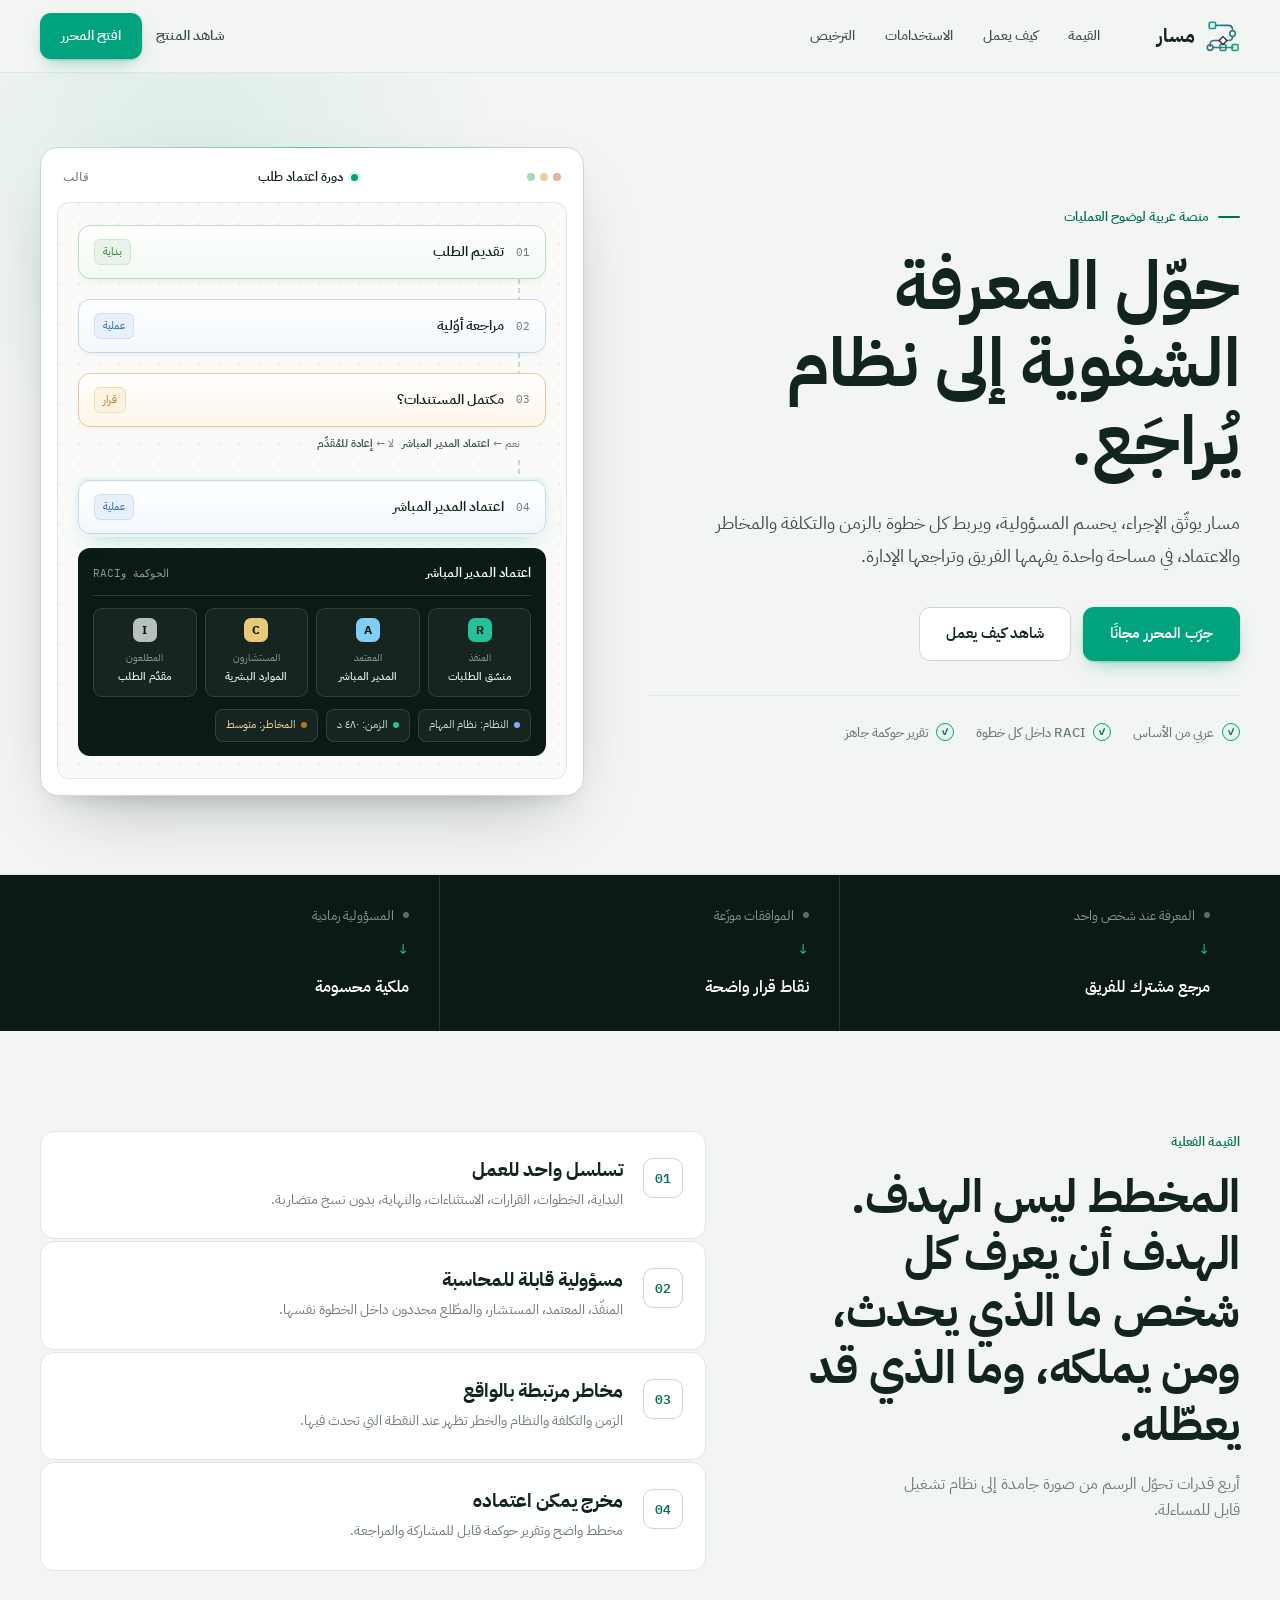
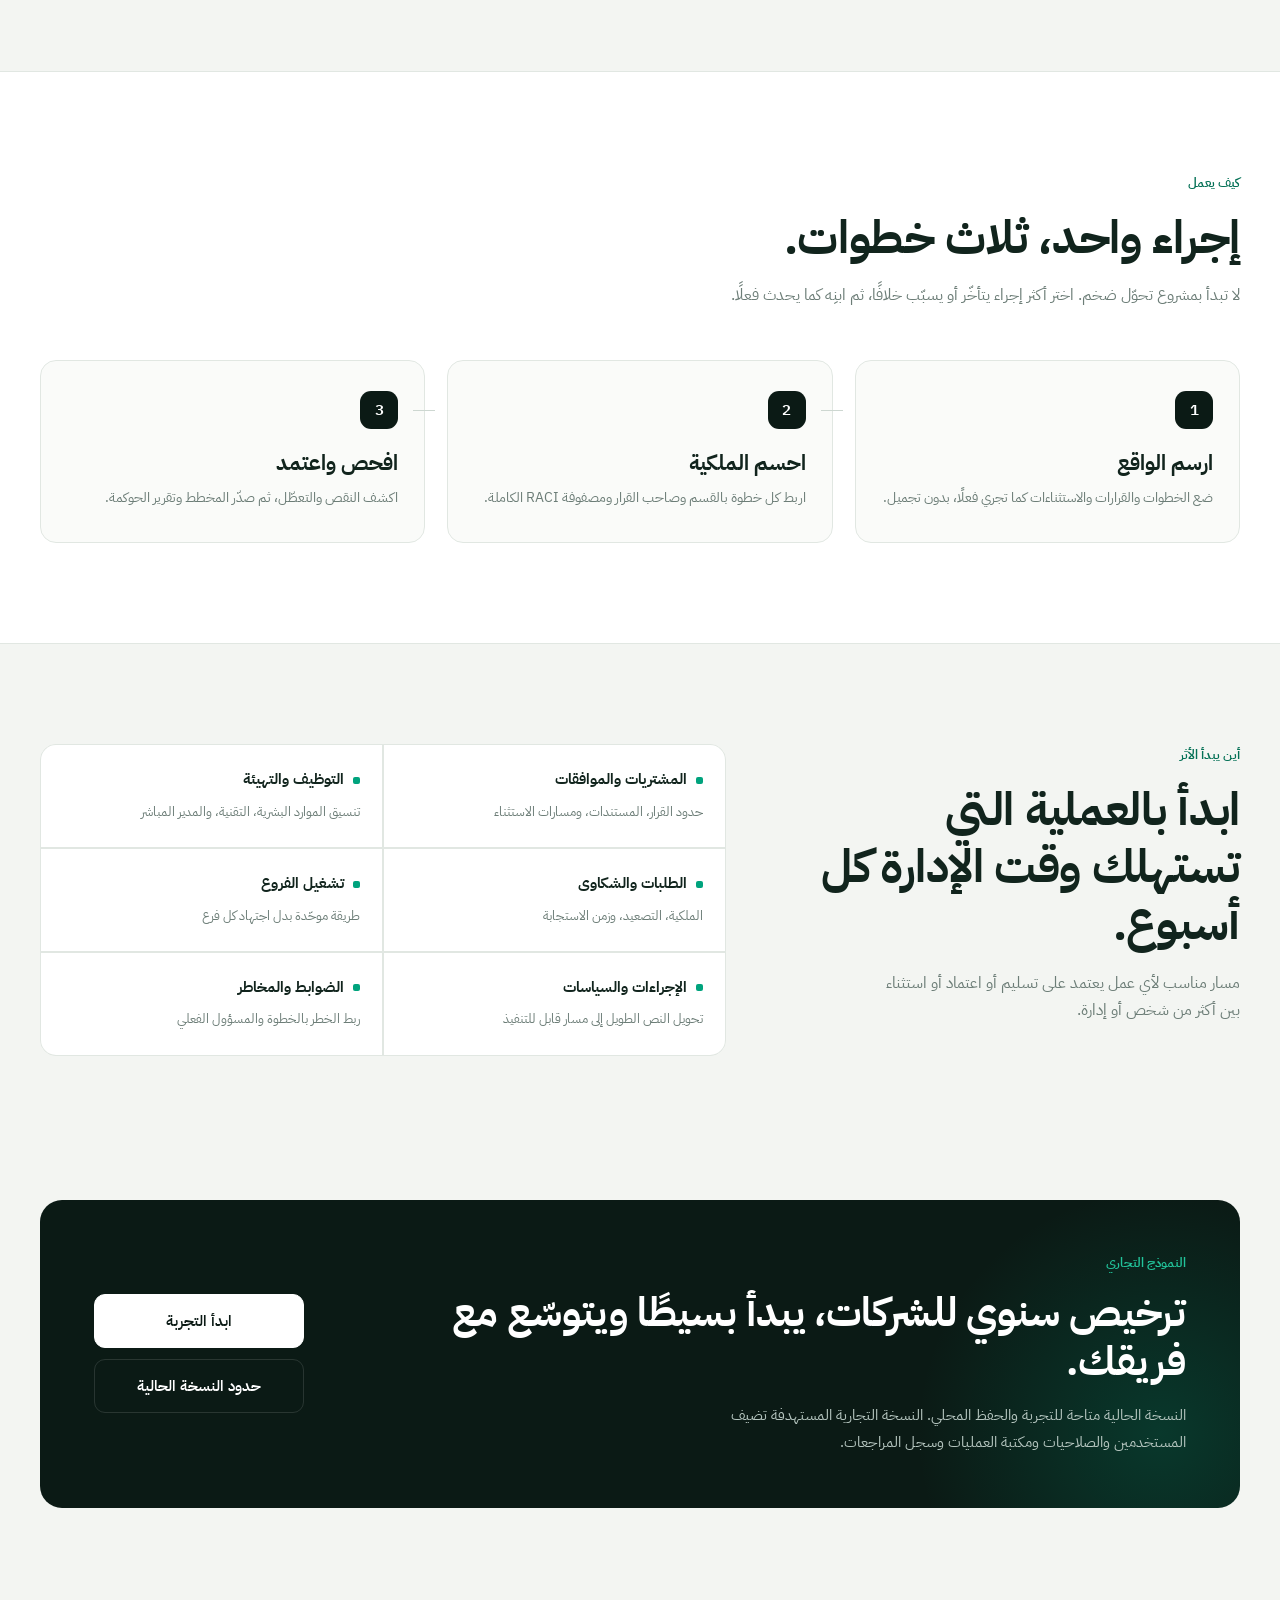
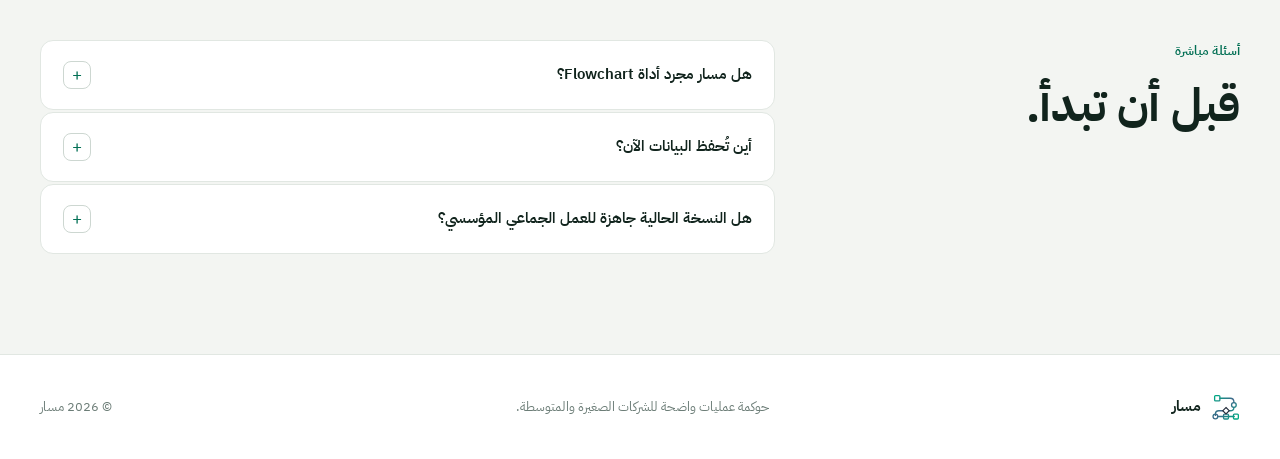
==== commit 6ae8c665: "مطابقة فلو البطل لقالب النظام الفعلي + طبقة حماية أساسية - إعادة بناء نموذج البطل ليعكس قالب "دورة ا" ====
--- a/index.html
+++ b/index.html
@@ -5,7 +5,21 @@
   <meta name="viewport" content="width=device-width,initial-scale=1">
   <meta name="theme-color" content="#0b1a15">
   <meta name="description" content="مسار منصة عربية لتوثيق العمليات، حسم المسؤوليات، وربط كل خطوة بالزمن والمخاطر والاعتمادات في مخطط واحد قابل للمراجعة.">
-  <meta name="robots" content="index,follow">
+  <meta name="robots" content="index,follow,noai,noimageai">
+  <meta name="googlebot" content="index,follow,noai,noimageai">
+  <meta name="CCBot" content="nofollow">
+  <meta name="GPTBot" content="noindex,nofollow">
+  <meta name="copyright" content="© مسار — جميع الحقوق محفوظة. يُمنع نسخ أو إعادة استخدام الكود أو الفكرة أو التصميم دون إذن خطّي.">
+  <!--
+    ================================================================
+    مسار (Masar) — برمجية مملوكة | Proprietary & Confidential
+    © جميع الحقوق محفوظة. هذا الكود مقدَّم للعرض والمعاينة فقط.
+    يُمنع منعًا باتًّا نسخه أو اشتقاقه أو إعادة نشره أو استخدامه
+    لتدريب نماذج ذكاء اصطناعي دون إذن خطّي مسبق من المالك.
+    Unauthorized copying, scraping, redistribution, or use of this
+    source or its concept for AI training is strictly prohibited.
+    ================================================================
+  -->
   <meta property="og:type" content="website">
   <meta property="og:locale" content="ar_SA">
   <meta property="og:title" content="مسار، حوّل طريقة العمل إلى نظام واضح">
@@ -63,49 +77,55 @@
           </div>
         </div>
 
-        <div class="workspace" id="product" aria-label="معاينة مصمّمة لمحرر مسار">
+        <div class="workspace" id="product" aria-label="معاينة من محرر مسار — قالب دورة اعتماد طلب">
           <div class="ws-bar">
             <span class="dot" aria-hidden="true"><i></i><i></i><i></i></span>
-            <span class="ws-title"><span class="live"></span> إجراء طلب شراء</span>
-            <span class="mono">v1.4</span>
+            <span class="ws-title"><span class="live"></span> دورة اعتماد طلب</span>
+            <span class="mono">قالب</span>
           </div>
           <div class="ws-canvas">
             <div class="flow">
-              <div class="node">
+              <div class="node green">
                 <span class="idx mono">01</span>
-                <span class="n-label">استلام الطلب</span>
-                <span class="n-dept">المشتريات</span>
+                <span class="n-label">تقديم الطلب</span>
+                <span class="n-type">بداية</span>
               </div>
               <div class="connector" aria-hidden="true"></div>
-              <div class="node decision">
+              <div class="node blue">
                 <span class="idx mono">02</span>
-                <span class="n-label">المبلغ أعلى من ٥٬٠٠٠؟</span>
-                <span class="n-dept">قرار</span>
-              </div>
-              <div class="branch" aria-hidden="true"><span>نعم ← <b>اعتماد المدير</b></span><span>لا ← <b>صرف مباشر</b></span></div>
+                <span class="n-label">مراجعة أوّلية</span>
+                <span class="n-type">عملية</span>
+              </div>
               <div class="connector" aria-hidden="true"></div>
-              <div class="node active">
+              <div class="node amber">
                 <span class="idx mono">03</span>
-                <span class="n-label">اعتماد المدير المالي</span>
-                <span class="n-dept">المالية</span>
+                <span class="n-label">مكتمل المستندات؟</span>
+                <span class="n-type">قرار</span>
+              </div>
+              <div class="branch" aria-hidden="true"><span>نعم ← <b>اعتماد المدير المباشر</b></span><span>لا ← <b>إعادة للمُقدِّم</b></span></div>
+              <div class="connector" aria-hidden="true"></div>
+              <div class="node blue active">
+                <span class="idx mono">04</span>
+                <span class="n-label">اعتماد المدير المباشر</span>
+                <span class="n-type">عملية</span>
               </div>
             </div>
 
-            <div class="inspector" aria-label="تفاصيل الخطوة المحددة">
+            <div class="inspector" aria-label="الحوكمة وRACI للخطوة المحددة">
               <div class="insp-head">
-                <b>اعتماد المدير المالي</b>
-                <span class="mono">خطوة ٠٣</span>
+                <b>اعتماد المدير المباشر</b>
+                <span class="mono">الحوكمة وRACI</span>
               </div>
               <div class="raci">
-                <div class="r"><span class="tag">R</span><span>منفّذ</span><em>محاسب أول</em></div>
-                <div class="r"><span class="tag">A</span><span>معتمد</span><em>مدير مالي</em></div>
-                <div class="r"><span class="tag">C</span><span>مستشار</span><em>المراجعة</em></div>
-                <div class="r"><span class="tag">I</span><span>مطّلع</span><em>المشتريات</em></div>
+                <div class="r"><span class="tag">R</span><span>المنفذ</span><em>منسّق الطلبات</em></div>
+                <div class="r"><span class="tag">A</span><span>المعتمد</span><em>المدير المباشر</em></div>
+                <div class="r"><span class="tag">C</span><span>المستشارون</span><em>الموارد البشرية</em></div>
+                <div class="r"><span class="tag">I</span><span>المطلعون</span><em>مقدّم الطلب</em></div>
               </div>
               <div class="meta-row">
-                <span class="m time"><span class="k"></span> زمن: ٤ ساعات</span>
-                <span class="m cost"><span class="k"></span> نظام: أوراكل</span>
-                <span class="m risk"><span class="k"></span> خطر: تأخر الصرف</span>
+                <span class="m sys"><span class="k"></span> النظام: نظام المهام</span>
+                <span class="m time"><span class="k"></span> الزمن: ٤٨٠ د</span>
+                <span class="m risk"><span class="k"></span> المخاطر: متوسط</span>
               </div>
             </div>
           </div>
--- a/assets/landing.css
+++ b/assets/landing.css
@@ -113,10 +113,15 @@
 .node{position:relative;background:var(--paper);border:1px solid var(--line-2);border-radius:12px;padding:13px 15px;display:flex;align-items:center;gap:12px;box-shadow:0 4px 10px -6px rgba(11,26,21,.14)}
 .node .idx{font-size:11px;color:var(--muted)}
 .node .n-label{font-weight:600;font-size:14px}
-.node .n-dept{margin-inline-start:auto;font-size:10.5px;color:var(--muted);background:var(--canvas);border:1px solid var(--line);border-radius:6px;padding:3px 8px}
-.node.decision{border-color:var(--amber);background:linear-gradient(0deg,var(--amber-wash),var(--paper))}
-.node.decision .n-dept{color:var(--amber);border-color:color-mix(in srgb,var(--amber) 40%,transparent);background:var(--amber-wash)}
-.node.active{border-color:var(--brand);box-shadow:0 0 0 3px var(--brand-wash),0 10px 24px -12px rgba(0,163,125,.5)}
+.node .n-type{margin-inline-start:auto;font-size:10.5px;color:var(--muted);background:var(--canvas);border:1px solid var(--line);border-radius:6px;padding:3px 8px}
+/* ألوان العقد مطابقة للوحة النظام في المحرر */
+.node.green{border-color:#bcdcbe;background:linear-gradient(0deg,#f2f9f3,#fff)}
+.node.green .n-type{color:#2e7d32;background:#e8f4e9;border-color:#cfe6d0}
+.node.blue{border-color:#c2d8ef;background:linear-gradient(0deg,#f3f8fd,#fff)}
+.node.blue .n-type{color:#2f6bb0;background:#e7f0fb;border-color:#cfe0f4}
+.node.amber{border-color:#ecca8f;background:linear-gradient(0deg,#fdf6e9,#fff)}
+.node.amber .n-type{color:#b6741a;background:#fdf3e1;border-color:#f0dcb3}
+.node.active{box-shadow:0 0 0 3px var(--brand-wash),0 10px 24px -12px rgba(0,163,125,.5)}
 .connector{width:2px;height:20px;margin-inline-start:26px;background:repeating-linear-gradient(var(--line-2) 0 5px,transparent 5px 9px)}
 .branch{display:flex;gap:8px;margin:8px 0 8px 0;padding-inline-start:26px;font-size:10.5px;color:var(--muted)}
 .branch b{color:var(--text-soft);font-weight:600}
@@ -137,8 +142,8 @@
 .meta-row{display:flex;gap:8px;flex-wrap:wrap}
 .meta-row .m{display:inline-flex;align-items:center;gap:6px;font-size:11px;background:rgba(255,255,255,.05);border:1px solid var(--line-ink);border-radius:8px;padding:6px 10px;color:#cfded7}
 .meta-row .m .k{width:6px;height:6px;border-radius:50%}
-.meta-row .m.time .k{background:#7fd0f5}
-.meta-row .m.cost .k{background:var(--brand-bright)}
+.meta-row .m.sys .k{background:#7fb0f5}
+.meta-row .m.time .k{background:var(--brand-bright)}
 .meta-row .m.risk{color:#f3d6a3}.meta-row .m.risk .k{background:var(--amber)}
 
 /* ---------- شريط الإشارة ---------- */
